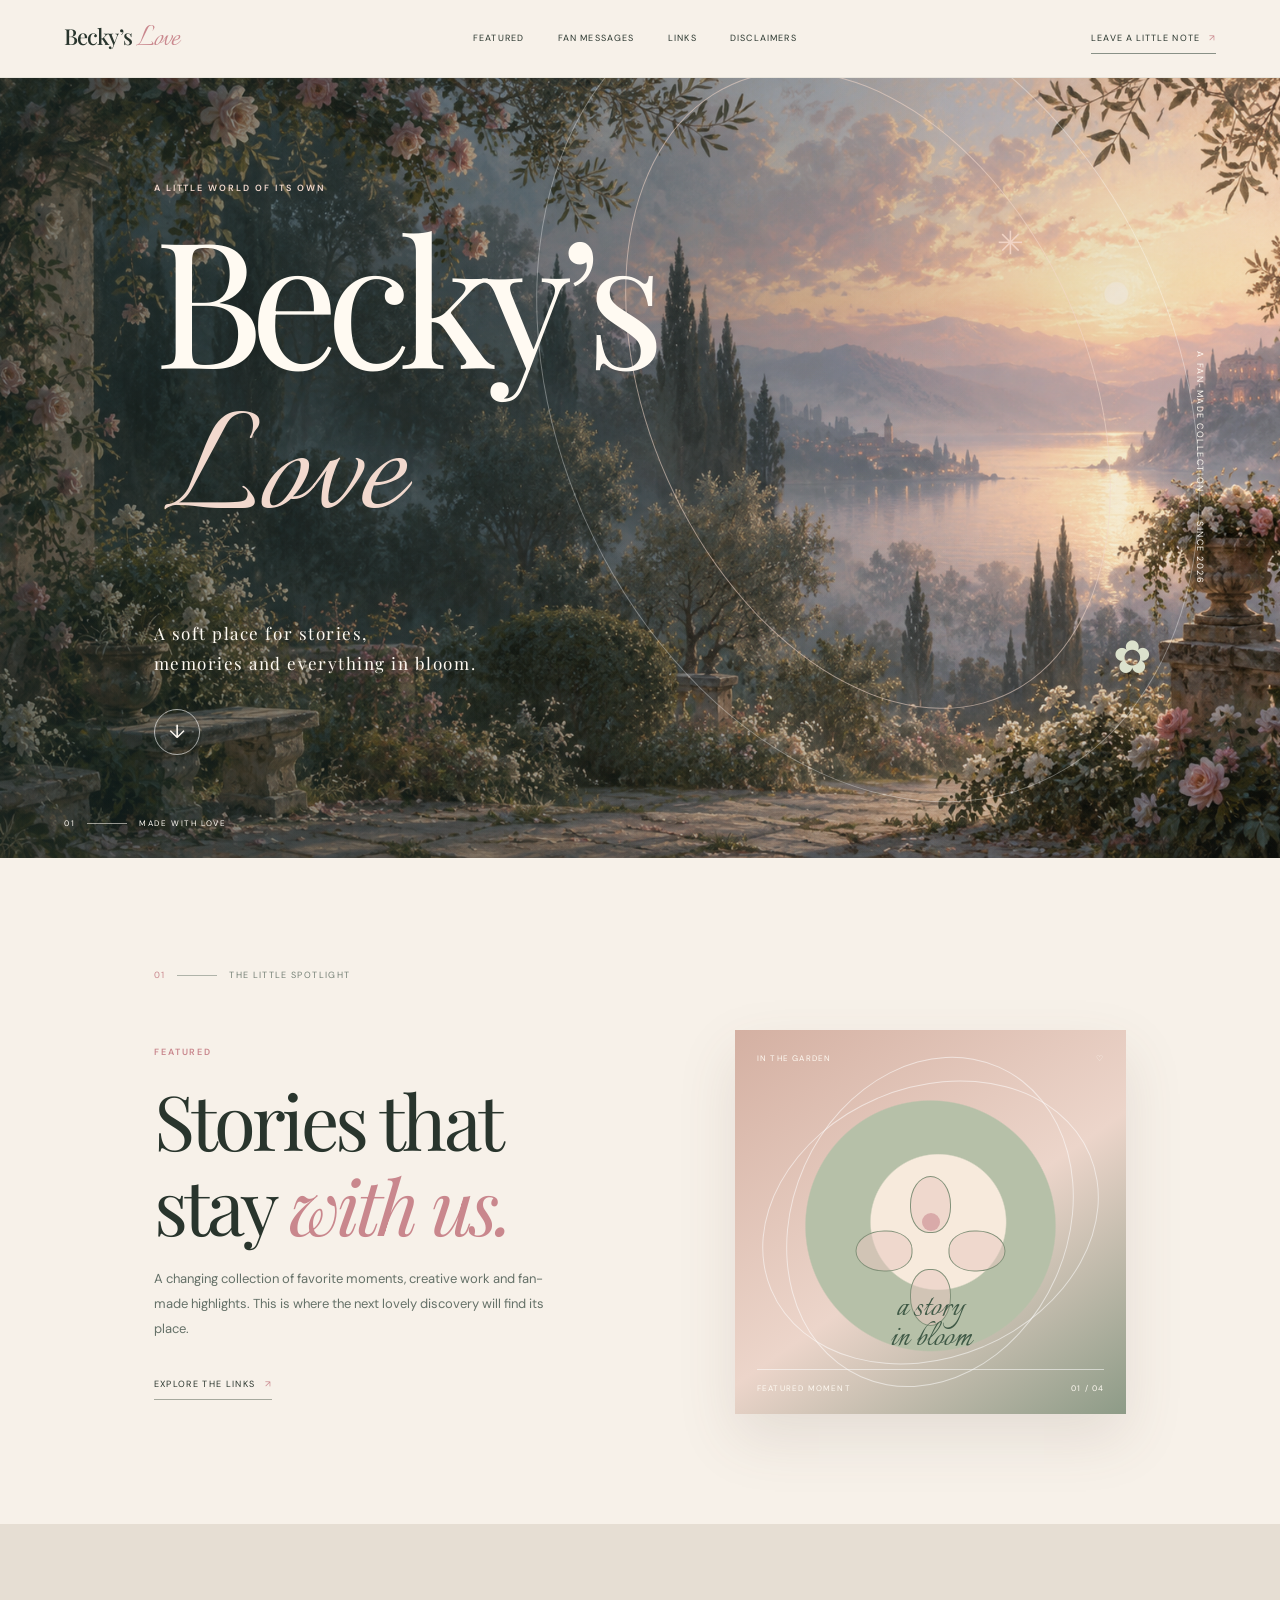
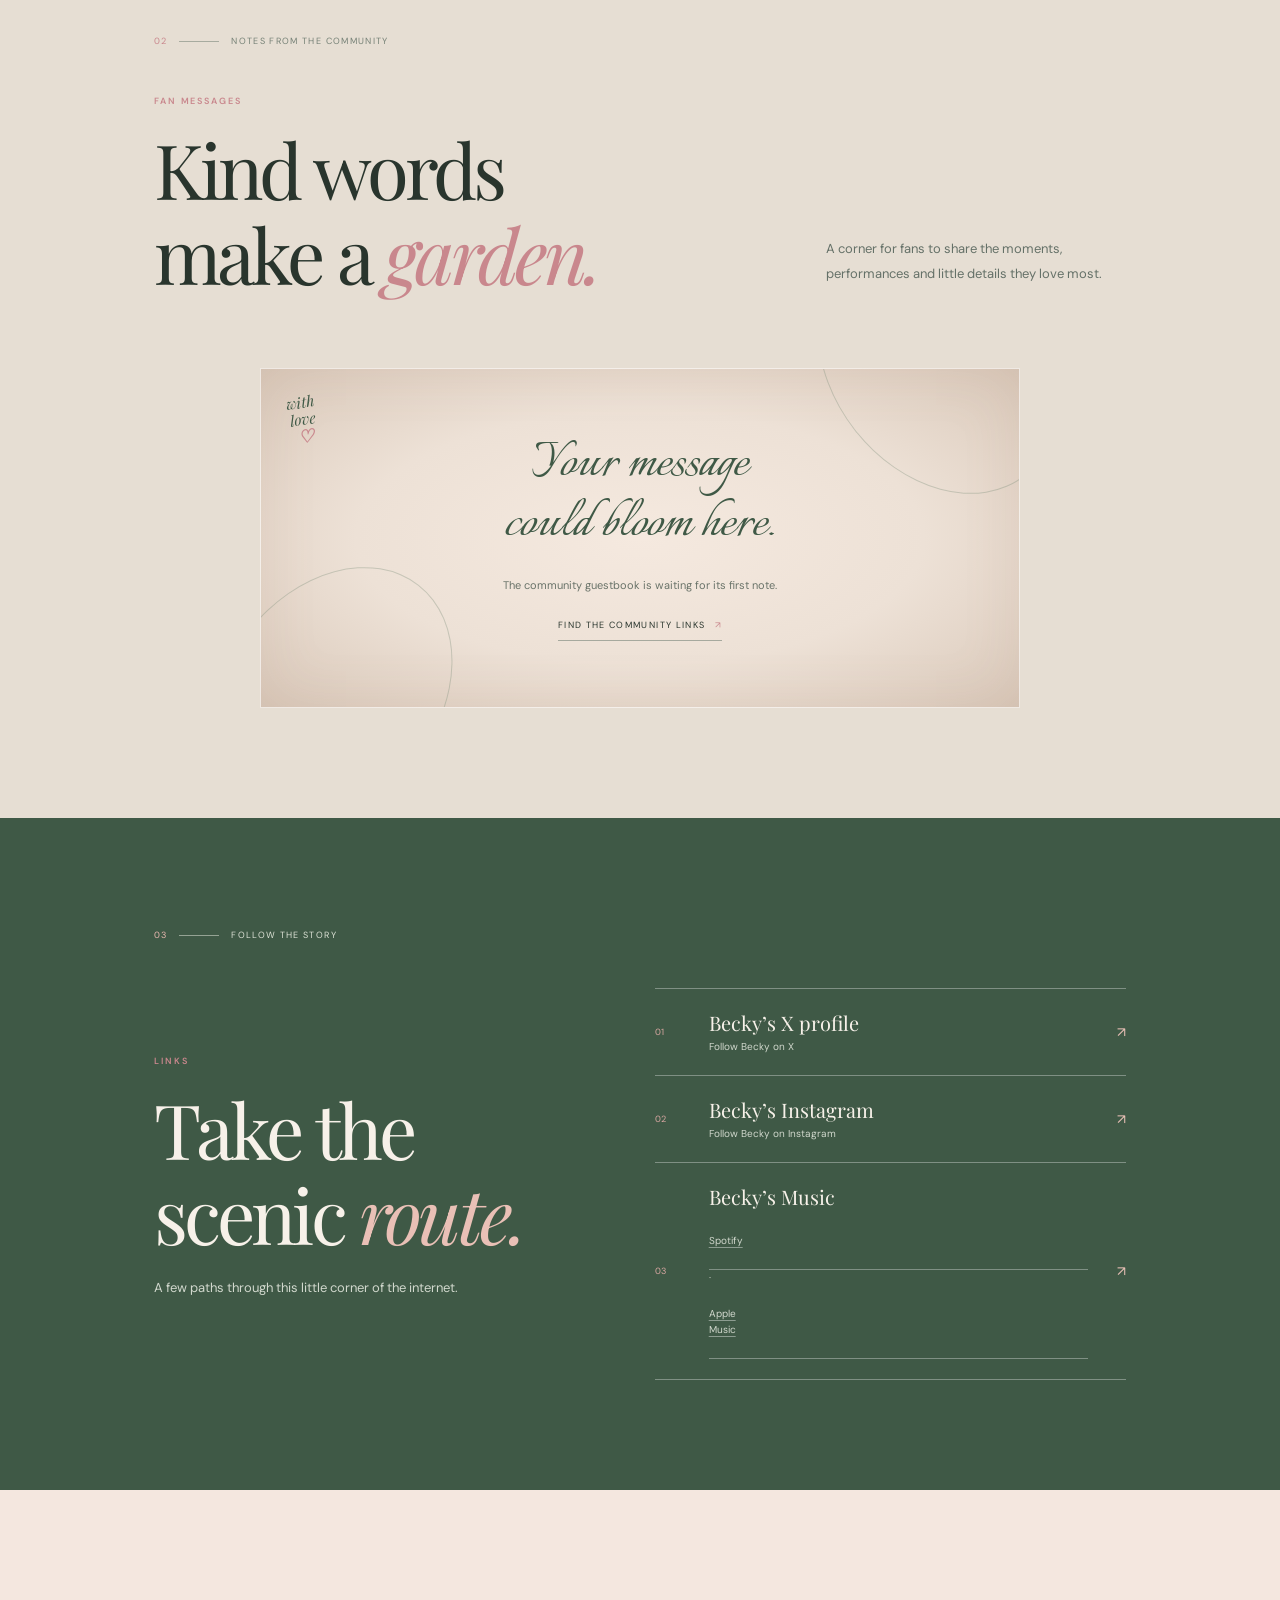
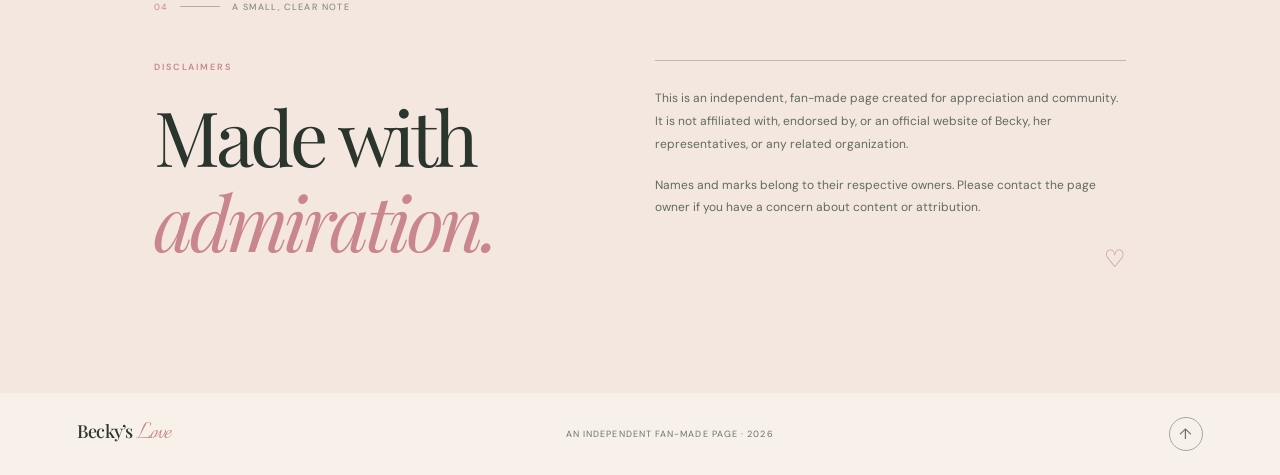
==== index.html @ cac10ea7 "Add Becky social and music links" ====
<!doctype html>
<html lang="en">
<head>
  <meta charset="utf-8">
  <meta name="viewport" content="width=device-width, initial-scale=1">
  <meta name="theme-color" content="#f7f1e9">
  <meta name="description" content="Becky’s Love — a fan-made space for stories, notes and lovely little discoveries.">
  <title>Becky’s Love — a little world of its own</title>
  <link rel="preconnect" href="https://fonts.googleapis.com">
  <link rel="preconnect" href="https://fonts.gstatic.com" crossorigin>
  <link href="https://fonts.googleapis.com/css2?family=DM+Sans:wght@400;500;600&family=Italianno&family=Playfair+Display:ital,wght@0,400;0,500;0,600;1,400;1,500&display=swap" rel="stylesheet">
  <link rel="stylesheet" href="styles.css">
</head>
<body>
  <header class="topbar">
    <a class="wordmark" href="#top" aria-label="Becky’s Love home">Becky’s <em>Love</em></a>
    <nav aria-label="Main navigation">
      <a href="#featured">Featured</a>
      <a href="#fan-messages">Fan Messages</a>
      <a href="#links">Links</a>
      <a href="#disclaimers">Disclaimers</a>
    </nav>
    <a class="top-note" href="#fan-messages">Leave a little note <span>↗</span></a>
  </header>

  <main id="top">
    <section class="hero" aria-labelledby="hero-title">
      <div class="hero-orbit orbit-one"></div><div class="hero-orbit orbit-two"></div>
      <div class="hero-spark spark-one">✳</div><div class="hero-spark spark-two">✿</div>
      <div class="hero-content">
        <p class="eyebrow">A little world of its own</p>
        <h1 id="hero-title">Becky’s<br><em>Love</em></h1>
        <p class="hero-line">A soft place for stories,<br>memories and everything in bloom.</p>
        <a class="circle-link" href="#featured" aria-label="Explore featured stories">↓</a>
      </div>
      <p class="hero-side">A fan-made collection <span>·</span> Since 2026</p>
      <div class="hero-bottom"><span>01</span><i></i><span>Made with Love</span></div>
    </section>

    <section class="featured section" id="featured">
      <div class="section-kicker"><span>01</span><i></i> The little spotlight</div>
      <div class="featured-layout">
        <div class="featured-copy">
          <p class="eyebrow">Featured</p>
          <h2>Stories that<br>stay <em>with us.</em></h2>
          <p class="body-copy">A changing collection of favorite moments, creative work and fan-made highlights. This is where the next lovely discovery will find its place.</p>
          <a class="under-link" href="#links">Explore the links <span>↗</span></a>
        </div>
        <article class="feature-card">
          <div class="feature-card-top"><span>In the garden</span><span>♡</span></div>
          <div class="flower-mark" aria-hidden="true"><i></i><i></i><i></i><i></i><b></b></div>
          <p class="feature-script">a story<br>in bloom</p>
          <div class="feature-card-foot"><span>Featured moment</span><span>01 / 04</span></div>
        </article>
      </div>
    </section>

    <section class="messages section" id="fan-messages">
      <div class="section-kicker"><span>02</span><i></i> Notes from the community</div>
      <div class="messages-heading">
        <div><p class="eyebrow">Fan Messages</p><h2>Kind words<br>make a <em>garden.</em></h2></div>
        <p class="body-copy">A corner for fans to share the moments, performances and little details they love most.</p>
      </div>
      <div class="message-board">
        <div class="message-stamp">with<br>love <b>♡</b></div>
        <p class="message-empty">Your message<br>could bloom here.</p>
        <p class="message-caption">The community guestbook is waiting for its first note.</p>
        <a class="message-link" href="#links">Find the community links <span>↗</span></a>
      </div>
    </section>

    <section class="links-section section" id="links">
      <div class="section-kicker"><span>03</span><i></i> Follow the story
      </div>
      <div class="links-layout">
        <div><p class="eyebrow">Links</p><h2>Take the<br>scenic <em>route.</em></h2><p class="body-copy">A few paths through this little corner of the internet.</p></div>
        <div class="link-list">
          <a href="https://x.com/AngelssBecky" target="_blank" rel="noopener noreferrer"><span class="link-number">01</span><span><b>Becky’s X profile</b><small>Follow Becky on X</small></span><i>↗</i></a>
          <a href="https://www.instagram.com/beccca/" target="_blank" rel="noopener noreferrer"><span class="link-number">02</span><span><b>Becky’s Instagram</b><small>Follow Becky on Instagram</small></span><i>↗</i></a>
          <div class="music-row"><span class="link-number">03</span><span><b>Becky’s Music</b><small class="music-links"><a href="https://open.spotify.com/artist/2ePmGYViXoQ3Ku4z7Pk78y" target="_blank" rel="noopener noreferrer">Spotify</a><span> · </span><a href="https://music.apple.com/us/artist/rebecca-armstrong/1895955953" target="_blank" rel="noopener noreferrer">Apple Music</a></small></span><i>↗</i></div>
        </div>
      </div>
    </section>

    <section class="disclaimers section" id="disclaimers">
      <div class="section-kicker"><span>04</span><i></i> A small, clear note</div>
      <div class="disclaimer-layout">
        <div><p class="eyebrow">Disclaimers</p><h2>Made with<br><em>admiration.</em></h2></div>
        <div class="disclaimer-copy">
          <p>This is an independent, fan-made page created for appreciation and community. It is not affiliated with, endorsed by, or an official website of Becky, her representatives, or any related organization.</p>
          <p>Names and marks belong to their respective owners. Please contact the page owner if you have a concern about content or attribution.</p>
          <span class="disclaimer-heart">♡</span>
        </div>
      </div>
    </section>
  </main>

  <footer><a class="wordmark" href="#top">Becky’s <em>Love</em></a><span>An independent fan-made page · 2026</span><a class="back-top" href="#top" aria-label="Back to top">↑</a></footer>
</body>
</html>
---- styles.css ----
:root{--cream:#f7f1e9;--paper:#eee6db;--ink:#29352d;--green:#3f5946;--rose:#c9878d;--blush:#e9c9c2;--blue:#6d8791;--serif:'Playfair Display',Georgia,serif;--sans:'DM Sans',Arial,sans-serif;--script:'Italianno',cursive}*{box-sizing:border-box}html{scroll-behavior:smooth;scroll-padding-top:82px}body{margin:0;background:var(--cream);color:var(--ink);font:14px/1.6 var(--sans)}a{color:inherit;text-decoration:none}.topbar{height:78px;padding:0 5vw;display:flex;align-items:center;justify-content:space-between;gap:24px;background:var(--cream);position:sticky;top:0;z-index:10;border-bottom:1px solid #3f594614}.wordmark{font:500 22px var(--serif);letter-spacing:-.04em;white-space:nowrap}.wordmark em{font:400 34px var(--script);color:var(--rose)}.topbar nav{display:flex;gap:clamp(14px,2.6vw,38px);text-transform:uppercase;letter-spacing:.13em;font-size:9px}.topbar nav a,.top-note,.under-link,.message-link{transition:color .2s}.topbar nav a:hover,.top-note:hover,.under-link:hover,.message-link:hover{color:var(--rose)}.top-note{text-transform:uppercase;letter-spacing:.12em;font-size:9px;border-bottom:1px solid #899187;padding:8px 0;white-space:nowrap}.top-note span,.under-link span,.message-link span{color:var(--rose);margin-left:6px}.hero{min-height:min(780px,calc(100svh - 78px));position:relative;overflow:hidden;display:flex;align-items:center;background:linear-gradient(125deg,#26353255,#26353208 80%),url("ethereal-garden.png") center/cover no-repeat;color:#fffaf2}.hero:after{content:"";position:absolute;inset:0;background:linear-gradient(90deg,#172b2a65,transparent 76%),linear-gradient(0deg,#2635322b,transparent 42%);pointer-events:none}.hero-content{position:relative;z-index:2;margin-left:12%;padding:80px 0}.eyebrow{margin:0;color:var(--rose);font-size:9px;font-weight:600;letter-spacing:.22em;text-transform:uppercase}.hero .eyebrow{color:#f2d9ce}.hero h1{font:400 clamp(86px,14vw,176px)/.78 var(--serif);letter-spacing:-.075em;margin:33px 0 32px}.hero h1 em{font:400 1em var(--script);letter-spacing:0;margin-left:.06em;color:#f2d9ce}.hero-line{font:400 17px/1.8 var(--serif);letter-spacing:.09em}.circle-link{margin-top:30px;width:46px;height:46px;border:1px solid #fff9;border-radius:50%;display:grid;place-items:center;font-size:19px;transition:background .2s,color .2s}.circle-link:hover{background:#fff;color:var(--green)}.hero-orbit{position:absolute;z-index:1;border:1px solid #fff5;border-radius:50%;transform:rotate(-24deg)}.orbit-one{width:min(52vw,620px);height:min(73vw,850px);right:8%;top:-14%}.orbit-two{width:min(38vw,440px);height:min(58vw,670px);right:15%;top:-3%;border-color:#f4d9ca8c}.hero-spark{position:absolute;z-index:2;color:#f1d3c4}.spark-one{right:20%;top:18%;font-size:32px}.spark-two{right:10%;bottom:21%;font-size:46px;color:#dbe1cc}.hero-side{position:absolute;z-index:2;right:5%;top:50%;writing-mode:vertical-rl;transform:translateY(-50%);font-size:9px;text-transform:uppercase;letter-spacing:.17em}.hero-side span{margin:9px 0}.hero-bottom{position:absolute;z-index:2;bottom:28px;left:5%;display:flex;align-items:center;gap:12px;font-size:8px;letter-spacing:.2em;text-transform:uppercase}.hero-bottom i,.section-kicker i{display:block;width:40px;height:1px;background:currentColor;opacity:.55}.section{padding:110px 12vw}.section-kicker{display:flex;align-items:center;gap:12px;color:#758176;font-size:9px;letter-spacing:.15em;text-transform:uppercase}.section-kicker span{color:var(--rose)}.featured{background:var(--cream)}.featured-layout{display:grid;grid-template-columns:1.1fr .9fr;gap:8vw;align-items:center;margin-top:48px}.featured-copy h2,.messages h2,.links-section h2,.disclaimers h2{font:400 clamp(42px,6.3vw,76px)/1.12 var(--serif);letter-spacing:-.05em;margin:18px 0 20px}.featured-copy h2 em,.messages h2 em,.links-section h2 em,.disclaimers h2 em{color:var(--rose);font-weight:400}.body-copy{max-width:390px;color:#657168;font-size:13px;line-height:1.9}.under-link,.message-link{display:inline-block;margin-top:22px;padding-bottom:8px;border-bottom:1px solid #a6a99e;text-transform:uppercase;letter-spacing:.15em;font-size:9px}.feature-card{aspect-ratio:1.02;position:relative;overflow:hidden;background:radial-gradient(circle at 52% 50%,#f7eadc 0 24%,transparent 24.5%),radial-gradient(ellipse at 50% 51%,#b6c0a8 0 45%,transparent 45.5%),linear-gradient(145deg,#d4b0a2,#ecd5ca 54%,#8d9b87);display:flex;align-items:center;justify-content:center;color:#fffaf2;box-shadow:0 24px 55px #64524920}.feature-card:before,.feature-card:after{content:"";position:absolute;border:1px solid #fff8;border-radius:50%;width:70%;height:88%;transform:rotate(24deg)}.feature-card:after{width:88%;height:70%;transform:rotate(-23deg)}.feature-card-top,.feature-card-foot{position:absolute;left:22px;right:22px;display:flex;justify-content:space-between;align-items:center;text-transform:uppercase;letter-spacing:.15em;font-size:8px}.feature-card-top{top:22px}.feature-card-foot{bottom:20px;border-top:1px solid #fff8;padding-top:12px}.flower-mark{position:absolute;width:104px;height:104px;display:grid;place-items:center}.flower-mark i{position:absolute;width:41px;height:57px;border:1px solid #83927a;border-radius:50% 50% 45% 45%;background:#e9c9c288;transform-origin:50% 100%}.flower-mark i:nth-child(1){transform:translateY(-18px)}.flower-mark i:nth-child(2){transform:rotate(90deg) translateY(-18px)}.flower-mark i:nth-child(3){transform:rotate(180deg) translateY(-18px)}.flower-mark i:nth-child(4){transform:rotate(270deg) translateY(-18px)}.flower-mark b{width:18px;height:18px;border-radius:50%;background:#c9878d}.feature-script{position:relative;z-index:1;text-align:center;font:38px/.8 var(--script);color:var(--green);transform:translateY(102px);margin:0}.messages{background:#e6ded3}.messages-heading{display:flex;justify-content:space-between;align-items:end;gap:30px;margin-top:45px}.messages-heading .body-copy{max-width:300px;margin-bottom:30px}.message-board{margin:52px auto 0;max-width:760px;min-height:340px;position:relative;overflow:hidden;display:flex;flex-direction:column;align-items:center;justify-content:center;text-align:center;padding:48px 24px;background:radial-gradient(ellipse at center,#f5e9df 0,#ede1d6 53%,#d9c8b9 100%);border:1px solid #fff9;box-shadow:inset 0 0 60px #a6816b1c}.message-board:before,.message-board:after{content:"";position:absolute;width:210px;height:280px;border:1px solid #80907c5c;border-radius:50%;transform:rotate(38deg)}.message-board:before{left:-35px;bottom:-130px}.message-board:after{right:-25px;top:-145px;transform:rotate(-38deg)}.message-stamp{position:absolute;left:28px;top:25px;font:italic 15px/1.1 var(--serif);color:var(--green);transform:rotate(-9deg)}.message-stamp b{display:block;text-align:center;color:var(--rose);font-size:18px}.message-empty{font:400 clamp(42px,6vw,62px)/.96 var(--script);color:var(--green);margin:0 0 12px}.message-caption{font-size:11px;color:#697369}.message-link{margin-top:12px}.links-section{background:var(--green);color:var(--cream)}.links-section .section-kicker{color:#dce1d5}.links-section .section-kicker span{color:#eab8b0}.links-layout{display:grid;grid-template-columns:.9fr 1.1fr;gap:9vw;align-items:center;margin-top:45px}.links-section h2 em{color:#e9c0b6}.links-section .body-copy{color:#d1d8cd}.link-list{border-top:1px solid #fff5}.link-list a{display:grid;grid-template-columns:42px 1fr 26px;align-items:center;gap:12px;padding:20px 0;border-bottom:1px solid #fff5;transition:padding .2s,color .2s}.link-list a:hover{padding-left:8px;color:#f0c5bb}.link-list .music-row{display:grid;grid-template-columns:42px 1fr 26px;align-items:center;gap:12px;padding:20px 0;border-bottom:1px solid #fff5}.link-list .music-row>i{font-style:normal;text-align:right;color:#e9c0b6}.music-links a{color:#d1d8cd;text-decoration:underline;text-decoration-color:#ffffff66;text-underline-offset:3px}.music-links a:hover{color:#f0c5bb}.link-number{font-size:9px;color:#d9a7a2}.link-list b,.link-list small{display:block}.link-list b{font:400 20px var(--serif)}.link-list small{margin-top:3px;color:#d1d8cd;font-size:10px}.link-list i{font-style:normal;text-align:right;color:#e9c0b6}.disclaimers{background:#f4e7df}.disclaimer-layout{display:grid;grid-template-columns:.9fr 1.1fr;gap:9vw;align-items:start;margin-top:46px}.disclaimer-copy{position:relative;padding:8px 0 44px;max-width:550px;border-top:1px solid #c8b8aa;color:#606b62;font-size:12px;line-height:1.9}.disclaimer-copy p{margin:18px 0}.disclaimer-heart{position:absolute;right:0;bottom:0;color:var(--rose);font-size:24px}footer{min-height:82px;padding:18px 6vw;display:flex;align-items:center;justify-content:space-between;gap:16px;color:#697369;font-size:9px;letter-spacing:.12em;text-transform:uppercase}footer .wordmark{font-size:18px;color:var(--ink);letter-spacing:-.04em;text-transform:none}footer .wordmark em{font-size:28px}.back-top{width:34px;height:34px;border:1px solid #a6a99e;border-radius:50%;display:grid;place-items:center;font-size:15px}
@media(max-width:800px){.topbar{height:auto;min-height:68px;padding:12px 6vw;flex-wrap:wrap;gap:9px 20px}.topbar nav{order:3;width:100%;justify-content:space-between;gap:8px;font-size:8px}.top-note{font-size:8px}.hero{min-height:670px;min-height:82svh}.hero-content{margin-left:8%;padding:70px 0}.hero h1{font-size:clamp(82px,20vw,136px)}.hero-line{font-size:14px}.hero-side{right:4%;font-size:8px}.orbit-one{width:70vw;height:100vw;right:2%;top:2%}.orbit-two{width:58vw;height:86vw;right:8%;top:9%}.spark-one{right:18%;top:18%}.spark-two{right:10%;bottom:18%}.section{padding:78px 8vw}.featured-layout,.links-layout,.disclaimer-layout{grid-template-columns:1fr;gap:40px}.featured-layout{margin-top:36px}.feature-card{width:min(100%,520px);justify-self:center}.messages-heading{display:block;margin-top:36px}.messages-heading .body-copy{margin-top:18px;margin-bottom:0}.message-board{margin-top:36px;min-height:300px}.links-layout{margin-top:36px}.disclaimer-layout{margin-top:32px}.disclaimer-copy{max-width:none}.featured-copy h2,.messages h2,.links-section h2,.disclaimers h2{font-size:clamp(44px,11vw,66px)}}
@media(max-width:430px){.wordmark{font-size:19px}.wordmark em{font-size:29px}.top-note{letter-spacing:.07em}.topbar nav{letter-spacing:.08em}.hero{min-height:620px}.hero h1{font-size:82px}.hero-content{margin-left:7%}.section{padding:68px 7vw}.section-kicker{font-size:8px}.feature-card-top,.feature-card-foot{left:16px;right:16px}.message-stamp{left:16px;top:16px}footer{padding:18px 7vw;flex-wrap:wrap}footer>span{order:3;width:100%;font-size:8px}}
@media(prefers-reduced-motion:reduce){html{scroll-behavior:auto}*{transition:none!important}}
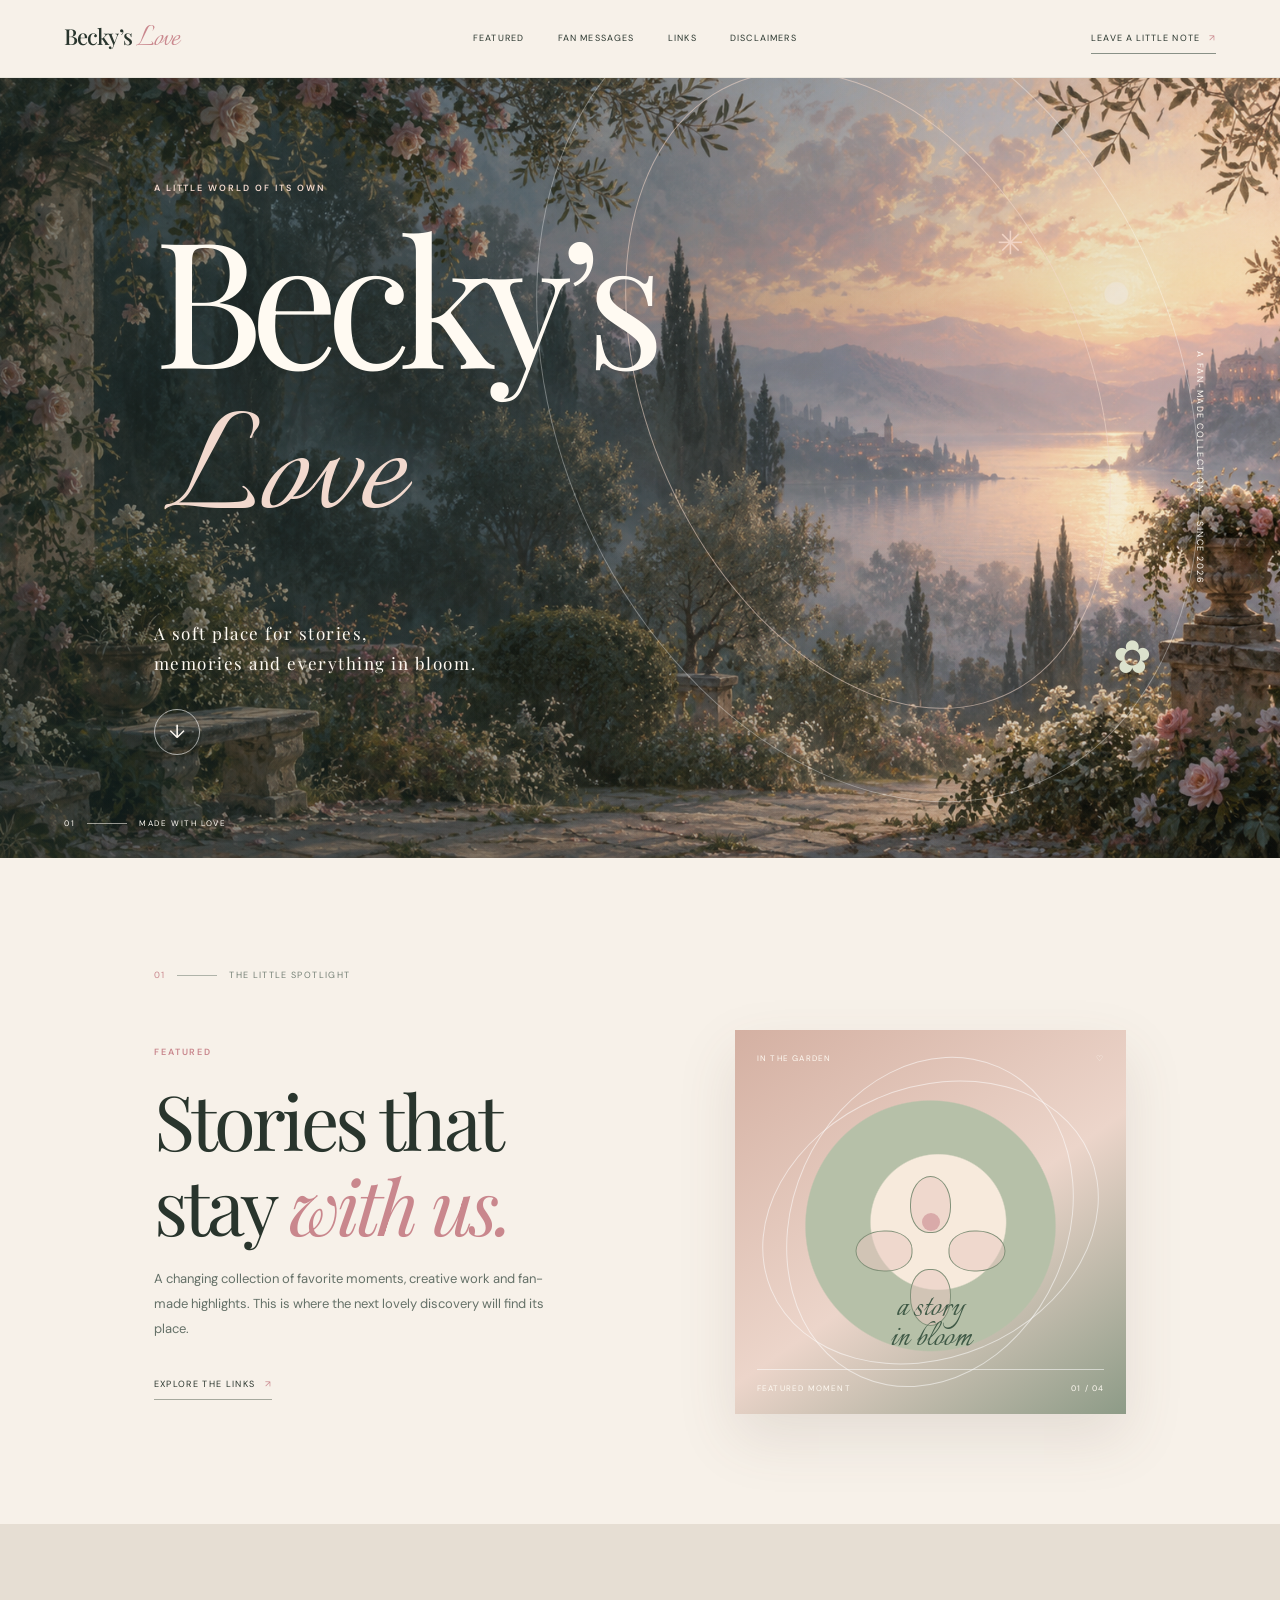
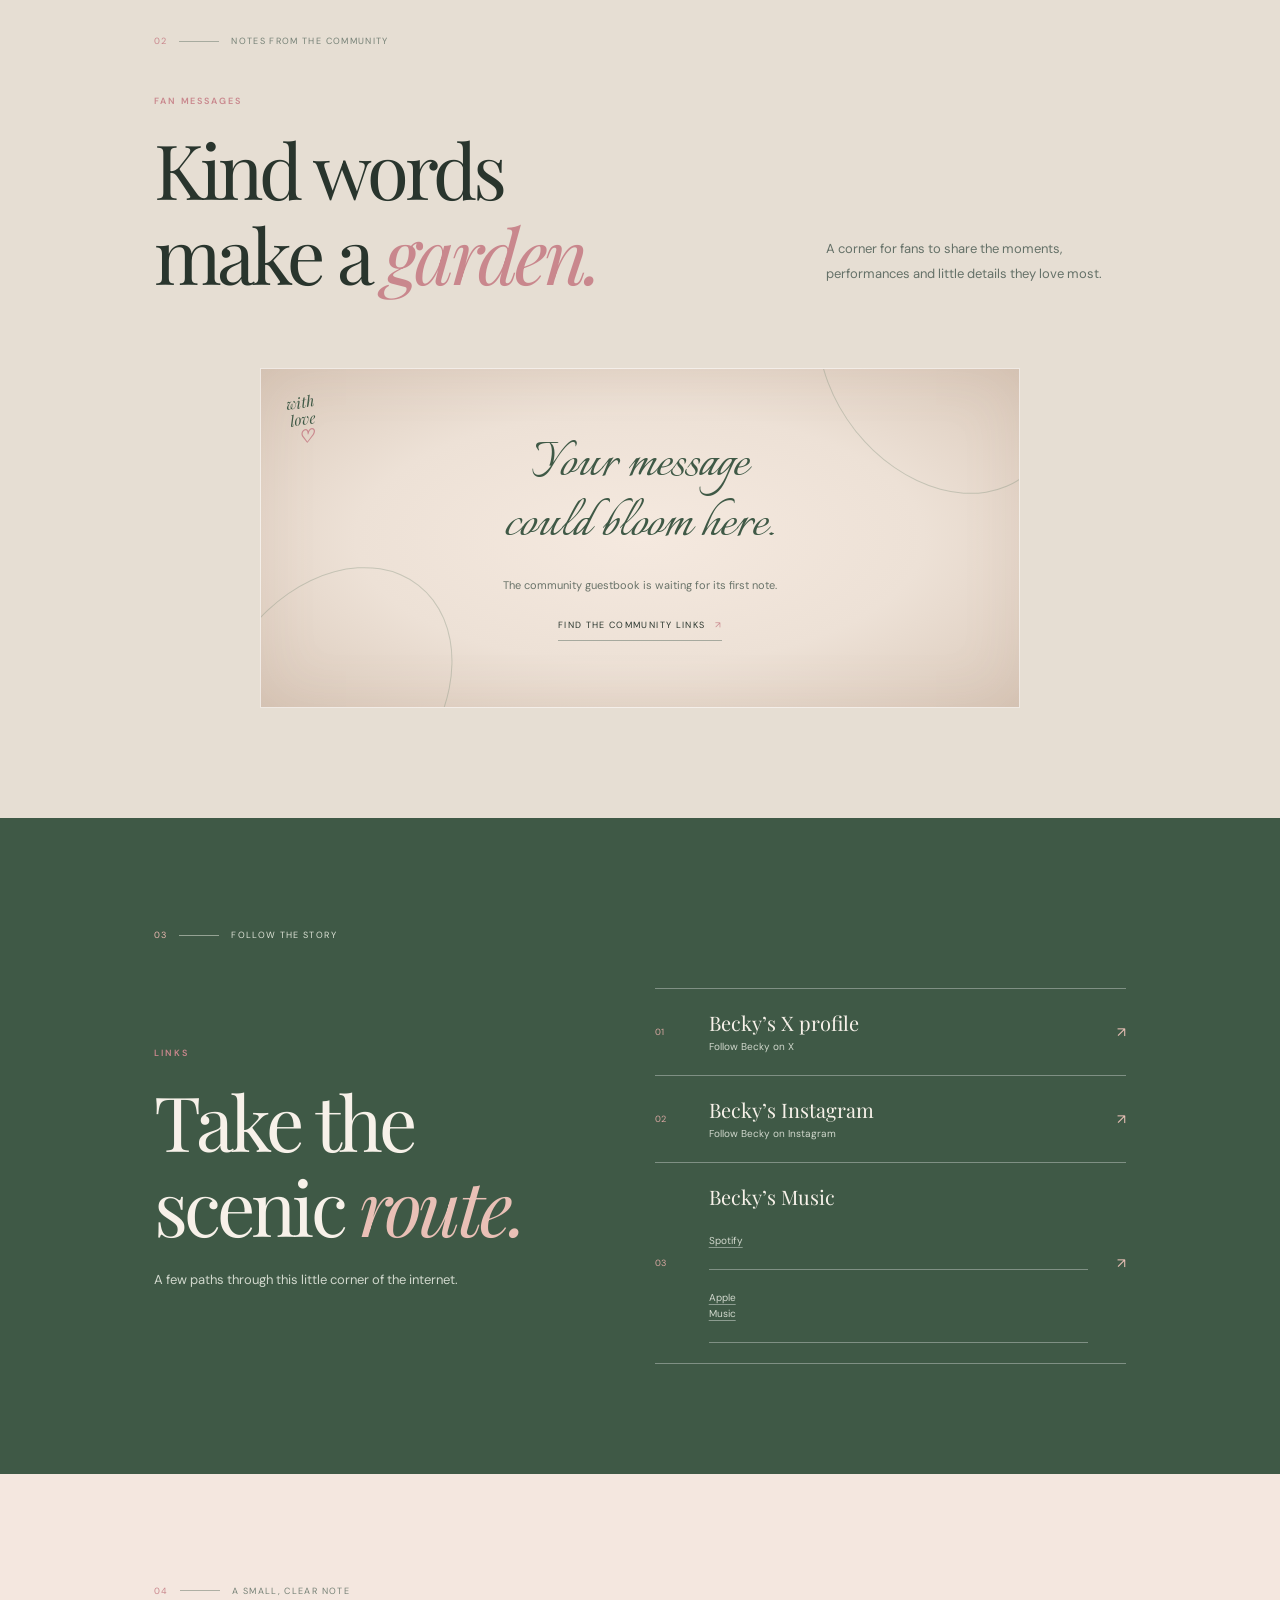
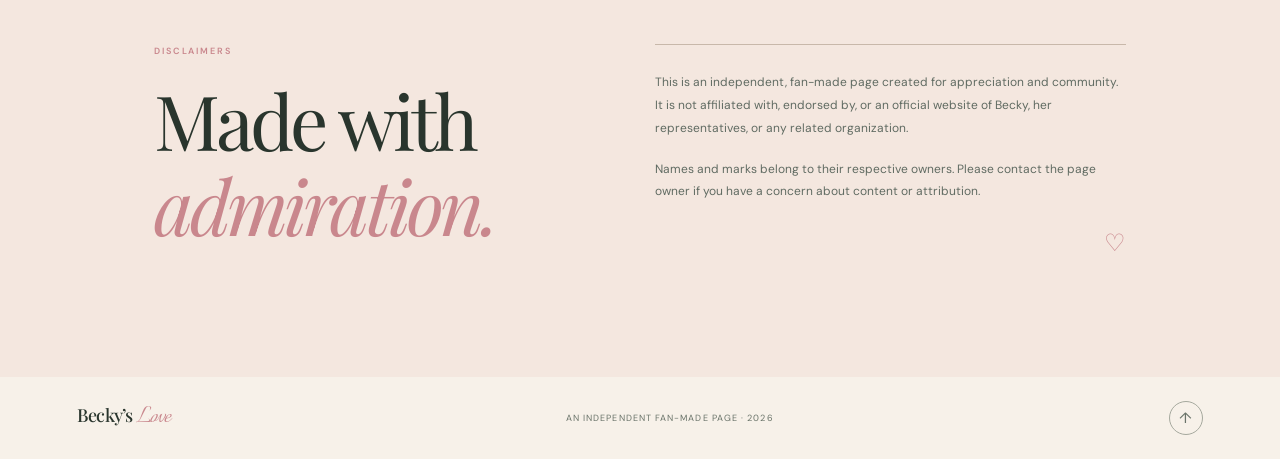
==== commit 2f813c42: "Remove separator between music links" ====
--- a/index.html
+++ b/index.html
@@ -77,7 +77,7 @@
         <div class="link-list">
           <a href="https://x.com/AngelssBecky" target="_blank" rel="noopener noreferrer"><span class="link-number">01</span><span><b>Becky’s X profile</b><small>Follow Becky on X</small></span><i>↗</i></a>
           <a href="https://www.instagram.com/beccca/" target="_blank" rel="noopener noreferrer"><span class="link-number">02</span><span><b>Becky’s Instagram</b><small>Follow Becky on Instagram</small></span><i>↗</i></a>
-          <div class="music-row"><span class="link-number">03</span><span><b>Becky’s Music</b><small class="music-links"><a href="https://open.spotify.com/artist/2ePmGYViXoQ3Ku4z7Pk78y" target="_blank" rel="noopener noreferrer">Spotify</a><span> · </span><a href="https://music.apple.com/us/artist/rebecca-armstrong/1895955953" target="_blank" rel="noopener noreferrer">Apple Music</a></small></span><i>↗</i></div>
+          <div class="music-row"><span class="link-number">03</span><span><b>Becky’s Music</b><small class="music-links"><a href="https://open.spotify.com/artist/2ePmGYViXoQ3Ku4z7Pk78y" target="_blank" rel="noopener noreferrer">Spotify</a> <a href="https://music.apple.com/us/artist/rebecca-armstrong/1895955953" target="_blank" rel="noopener noreferrer">Apple Music</a></small></span><i>↗</i></div>
         </div>
       </div>
     </section>
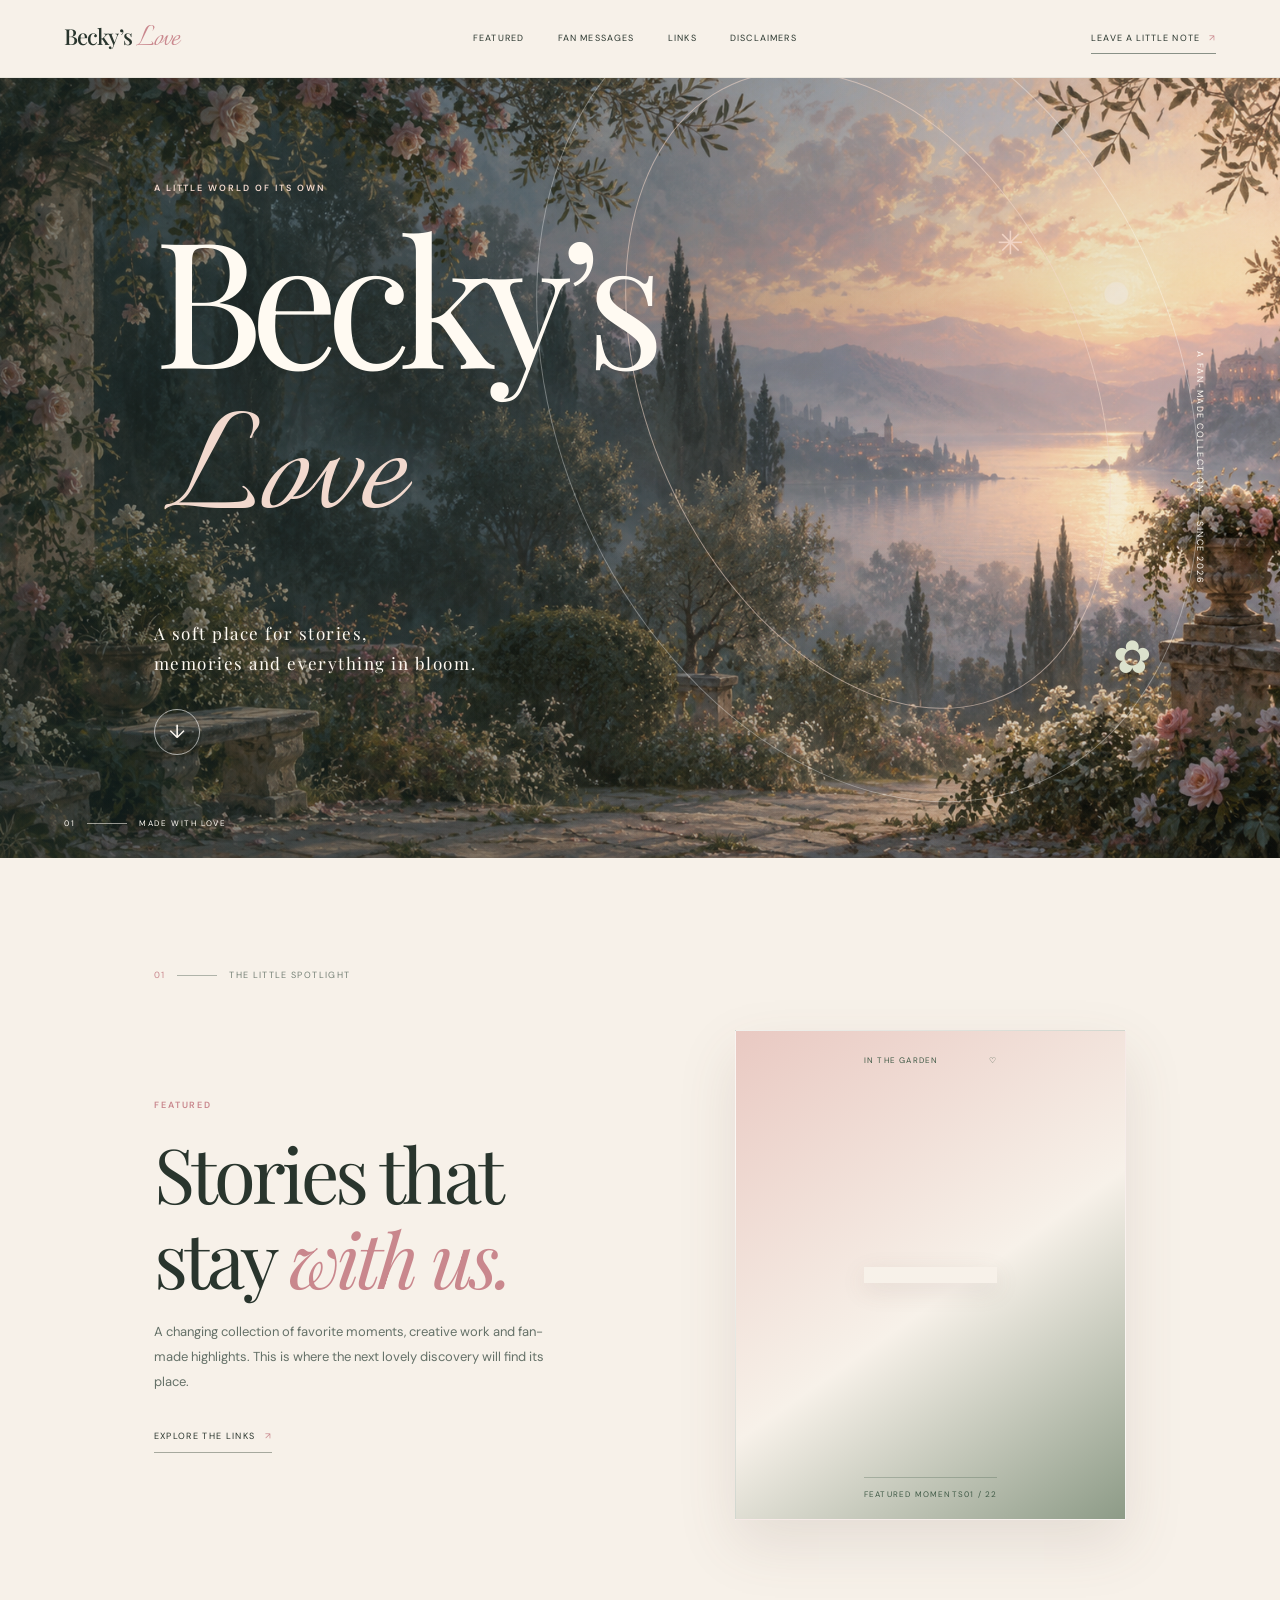
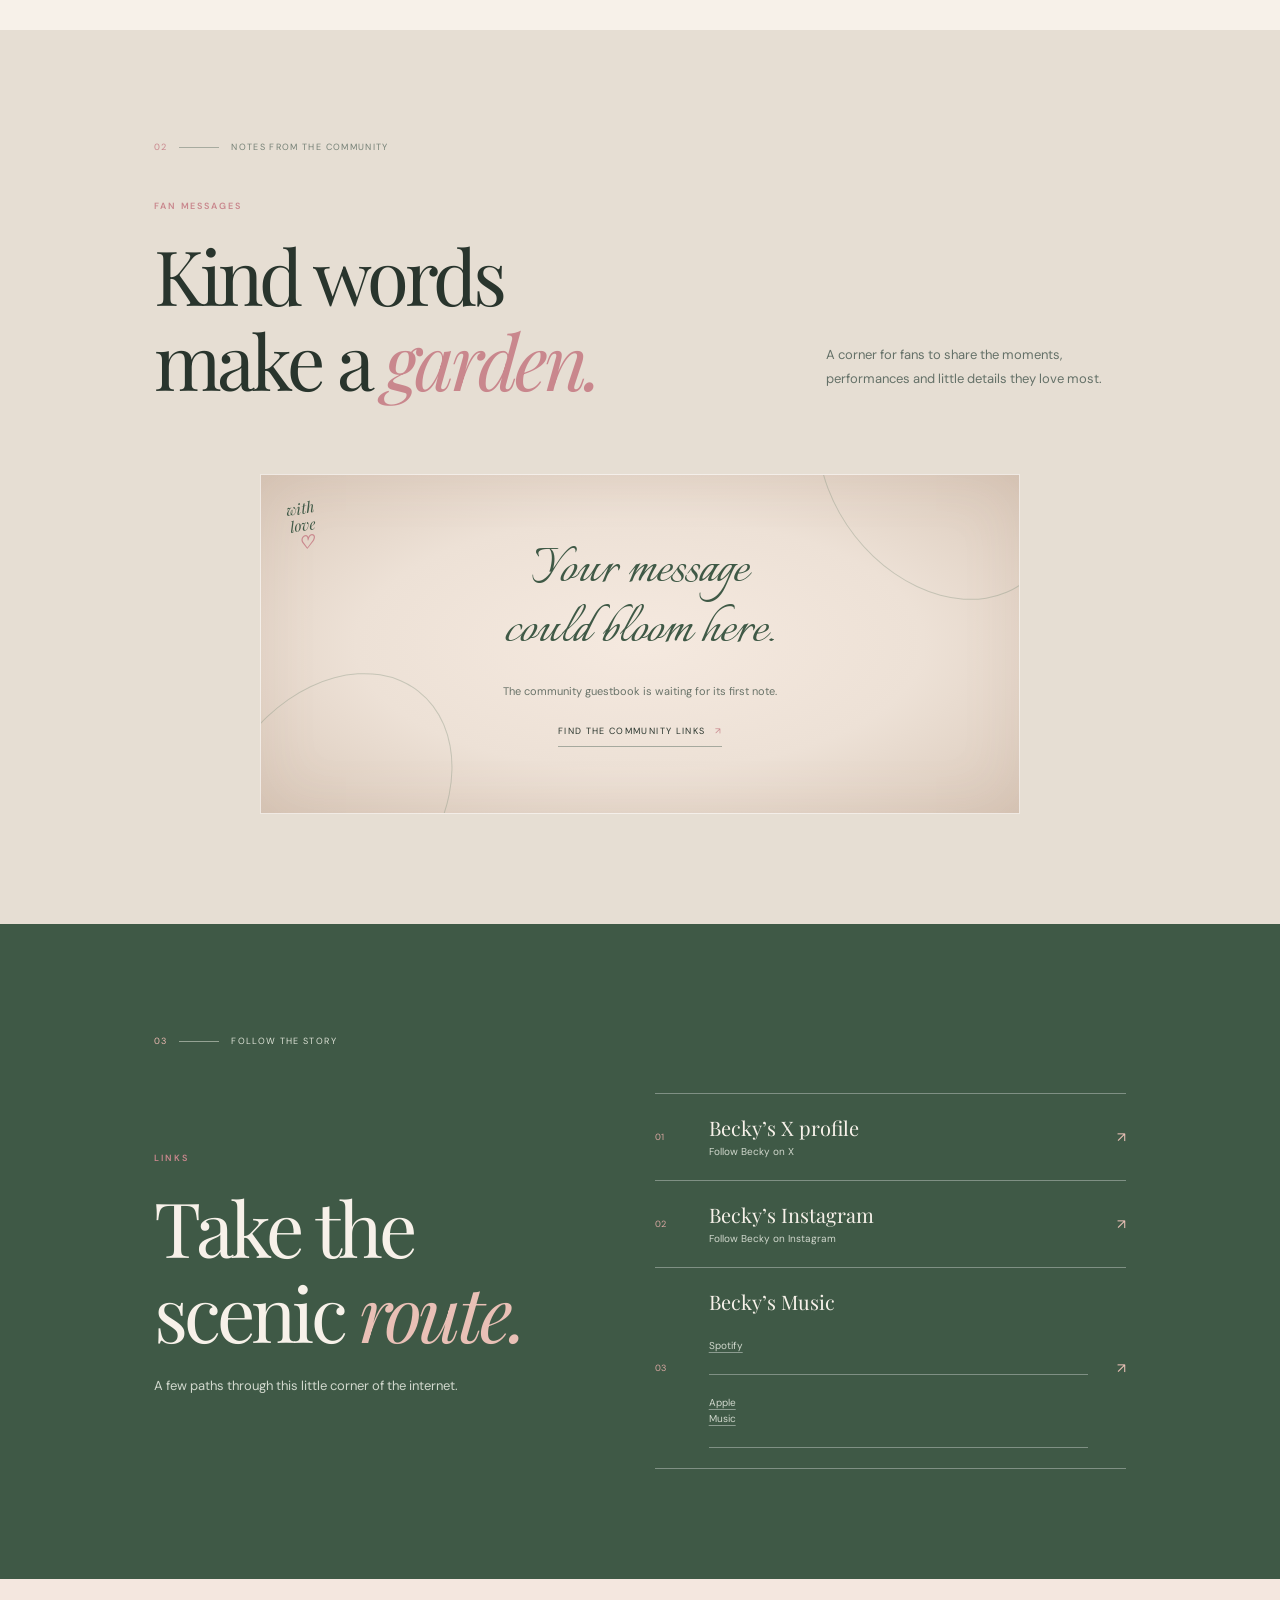
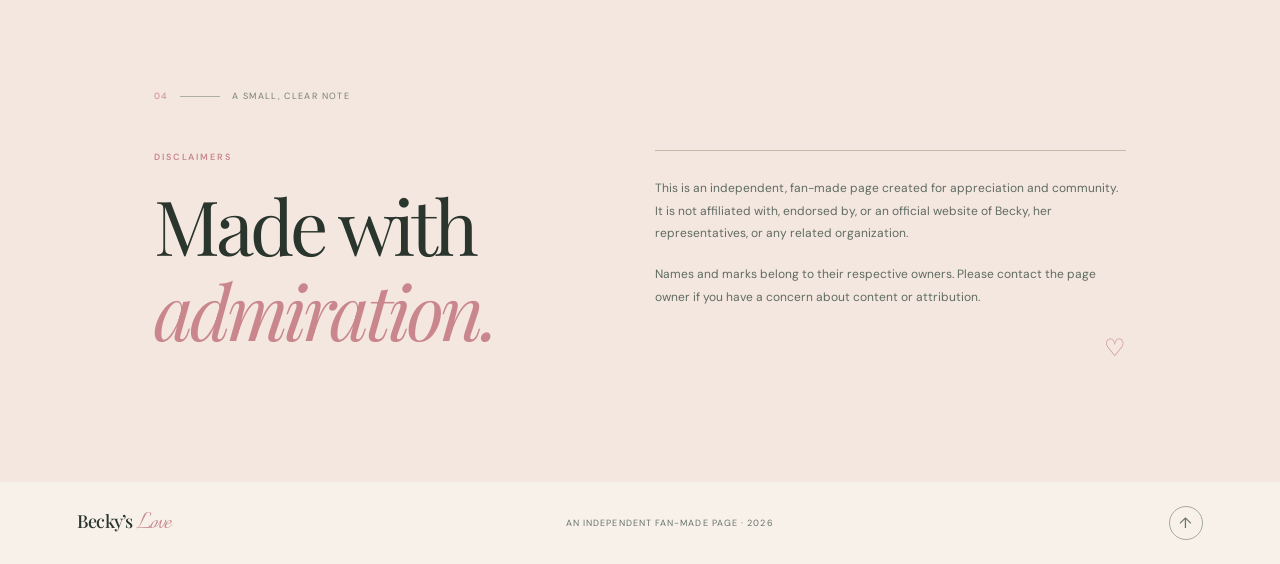
==== commit 60cb54b1: "Add three-second Featured slideshow" ====
--- a/index.html
+++ b/index.html
@@ -46,11 +46,33 @@
           <p class="body-copy">A changing collection of favorite moments, creative work and fan-made highlights. This is where the next lovely discovery will find its place.</p>
           <a class="under-link" href="#links">Explore the links <span>↗</span></a>
         </div>
-        <article class="feature-card">
-          <div class="feature-card-top"><span>In the garden</span><span>♡</span></div>
-          <div class="flower-mark" aria-hidden="true"><i></i><i></i><i></i><i></i><b></b></div>
-          <p class="feature-script">a story<br>in bloom</p>
-          <div class="feature-card-foot"><span>Featured moment</span><span>01 / 04</span></div>
+        <article class="feature-card slideshow" aria-label="Featured photos of Becky">
+          <div class="feature-card-top"><span>In the garden</span><span aria-hidden="true">♡</span></div>
+          <div class="slideshow-images" aria-live="off">
+            <img class="featured-slide is-active" src="assets/featured/Gy886LUaMAA3HQC.jpeg" alt="Becky, featured photo 1 of 22" loading="eager" fetchpriority="high">
+            <img class="featured-slide" src="assets/featured/HVDA9rBaYAAxuFL.jpeg" alt="Becky, featured photo 2 of 22" loading="lazy">
+            <img class="featured-slide" src="assets/featured/HL5JRjka4AAEzvA.jpeg" alt="Becky, featured photo 3 of 22" loading="lazy">
+            <img class="featured-slide" src="assets/featured/HQzYVXmakAAN_uZ.jpeg" alt="Becky, featured photo 4 of 22" loading="lazy">
+            <img class="featured-slide" src="assets/featured/HQzYVXsaEAAingG.jpeg" alt="Becky, featured photo 5 of 22" loading="lazy">
+            <img class="featured-slide" src="assets/featured/HT3mfaJaoAAIO18.jpeg" alt="Becky, featured photo 6 of 22" loading="lazy">
+            <img class="featured-slide" src="assets/featured/HT3mfaJbsAAiAHW.jpeg" alt="Becky, featured photo 7 of 22" loading="lazy">
+            <img class="featured-slide" src="assets/featured/HT8vEx2a0AENSa0.jpeg" alt="Becky, featured photo 8 of 22" loading="lazy">
+            <img class="featured-slide" src="assets/featured/HT8vEx3bsAAgXcB.jpeg" alt="Becky, featured photo 9 of 22" loading="lazy">
+            <img class="featured-slide" src="assets/featured/HT8vEx4a8AA5OMj.jpeg" alt="Becky, featured photo 10 of 22" loading="lazy">
+            <img class="featured-slide" src="assets/featured/HT8vEx9b0AE4xKl.jpeg" alt="Becky, featured photo 11 of 22" loading="lazy">
+            <img class="featured-slide" src="assets/featured/HTEXEEVWsAAU3lb.jpeg" alt="Becky, featured photo 12 of 22" loading="lazy">
+            <img class="featured-slide" src="assets/featured/HTEXEEWWoAE-dNx.jpeg" alt="Becky, featured photo 13 of 22" loading="lazy">
+            <img class="featured-slide" src="assets/featured/HTEXEEZWEAARXtl.jpeg" alt="Becky, featured photo 14 of 22" loading="lazy">
+            <img class="featured-slide" src="assets/featured/HTs9GIQaQAAW_ot.jpeg" alt="Becky, featured photo 15 of 22" loading="lazy">
+            <img class="featured-slide" src="assets/featured/HTs9GISbMAAQ2OU.jpeg" alt="Becky, featured photo 16 of 22" loading="lazy">
+            <img class="featured-slide" src="assets/featured/HTs9GITagAABnbT.jpeg" alt="Becky, featured photo 17 of 22" loading="lazy">
+            <img class="featured-slide" src="assets/featured/HTs9GIYacAAytfl.jpeg" alt="Becky, featured photo 18 of 22" loading="lazy">
+            <img class="featured-slide" src="assets/featured/HTzIx0CXcAAyG1T.jpeg" alt="Becky, featured photo 19 of 22" loading="lazy">
+            <img class="featured-slide" src="assets/featured/HTZO4L3bwAE0z7K.jpeg" alt="Becky, featured photo 20 of 22" loading="lazy">
+            <img class="featured-slide" src="assets/featured/HTZO4LzboAAonNG.jpeg" alt="Becky, featured photo 21 of 22" loading="lazy">
+            <img class="featured-slide" src="assets/featured/HUGSh18a4AAxdgQ.jpeg" alt="Becky, featured photo 22 of 22" loading="lazy">
+          </div>
+          <div class="feature-card-foot"><span>Featured moments</span><span class="slide-count">01 / 22</span></div>
         </article>
       </div>
     </section>
@@ -96,5 +118,22 @@
   </main>
 
   <footer><a class="wordmark" href="#top">Becky’s <em>Love</em></a><span>An independent fan-made page · 2026</span><a class="back-top" href="#top" aria-label="Back to top">↑</a></footer>
+
+  <script>
+    (() => {
+      const slides = Array.from(document.querySelectorAll('.featured-slide'));
+      const count = document.querySelector('.slide-count');
+      if (slides.length < 2 || !count) return;
+      let active = 0;
+      window.setInterval(() => {
+        if (document.hidden) return;
+        slides[active].classList.remove('is-active');
+        active = (active + 1) % slides.length;
+        slides[active].classList.add('is-active');
+        count.textContent = `${String(active + 1).padStart(2, '0')} / ${String(slides.length).padStart(2, '0')}`;
+      }, 3000);
+    })();
+  </script>
+
 </body>
 </html>
--- a/styles.css
+++ b/styles.css
@@ -2,3 +2,16 @@
 @media(max-width:800px){.topbar{height:auto;min-height:68px;padding:12px 6vw;flex-wrap:wrap;gap:9px 20px}.topbar nav{order:3;width:100%;justify-content:space-between;gap:8px;font-size:8px}.top-note{font-size:8px}.hero{min-height:670px;min-height:82svh}.hero-content{margin-left:8%;padding:70px 0}.hero h1{font-size:clamp(82px,20vw,136px)}.hero-line{font-size:14px}.hero-side{right:4%;font-size:8px}.orbit-one{width:70vw;height:100vw;right:2%;top:2%}.orbit-two{width:58vw;height:86vw;right:8%;top:9%}.spark-one{right:18%;top:18%}.spark-two{right:10%;bottom:18%}.section{padding:78px 8vw}.featured-layout,.links-layout,.disclaimer-layout{grid-template-columns:1fr;gap:40px}.featured-layout{margin-top:36px}.feature-card{width:min(100%,520px);justify-self:center}.messages-heading{display:block;margin-top:36px}.messages-heading .body-copy{margin-top:18px;margin-bottom:0}.message-board{margin-top:36px;min-height:300px}.links-layout{margin-top:36px}.disclaimer-layout{margin-top:32px}.disclaimer-copy{max-width:none}.featured-copy h2,.messages h2,.links-section h2,.disclaimers h2{font-size:clamp(44px,11vw,66px)}}
 @media(max-width:430px){.wordmark{font-size:19px}.wordmark em{font-size:29px}.top-note{letter-spacing:.07em}.topbar nav{letter-spacing:.08em}.hero{min-height:620px}.hero h1{font-size:82px}.hero-content{margin-left:7%}.section{padding:68px 7vw}.section-kicker{font-size:8px}.feature-card-top,.feature-card-foot{left:16px;right:16px}.message-stamp{left:16px;top:16px}footer{padding:18px 7vw;flex-wrap:wrap}footer>span{order:3;width:100%;font-size:8px}}
 @media(prefers-reduced-motion:reduce){html{scroll-behavior:auto}*{transition:none!important}}
+
+/* Featured photo carousel */
+.feature-card.slideshow{aspect-ratio:4/5;display:grid;grid-template-rows:auto minmax(0,1fr) auto;gap:12px;padding:18px;color:var(--green);background:linear-gradient(145deg,#e9c9c2,#f7f1e9 54%,#8d9b87);border:1px solid #fff9;box-shadow:0 24px 55px #64524920}
+.feature-card.slideshow:before,.feature-card.slideshow:after{content:none}
+.feature-card.slideshow .feature-card-top,.feature-card.slideshow .feature-card-foot{position:static;left:auto;right:auto;top:auto;bottom:auto;color:var(--green);font-size:8px;letter-spacing:.15em}
+.feature-card.slideshow .feature-card-top{min-height:23px}
+.feature-card.slideshow .feature-card-foot{border-top:1px solid #3f59464a;padding-top:10px}
+.slideshow-images{position:relative;min-height:0;overflow:hidden;background:#f7f1e9;border:8px solid #f7f1e9;box-shadow:0 7px 24px #64524920}
+.featured-slide{position:absolute;inset:0;width:100%;height:100%;object-fit:contain;opacity:0;transition:opacity .65s ease}
+.featured-slide.is-active{opacity:1}
+@media(max-width:800px){.feature-card.slideshow{width:min(100%,520px);aspect-ratio:4/5}}
+@media(max-width:430px){.feature-card.slideshow{padding:14px;gap:9px}.feature-card.slideshow .feature-card-top,.feature-card.slideshow .feature-card-foot{left:auto;right:auto}}
+@media(prefers-reduced-motion:reduce){.featured-slide{transition:none}}
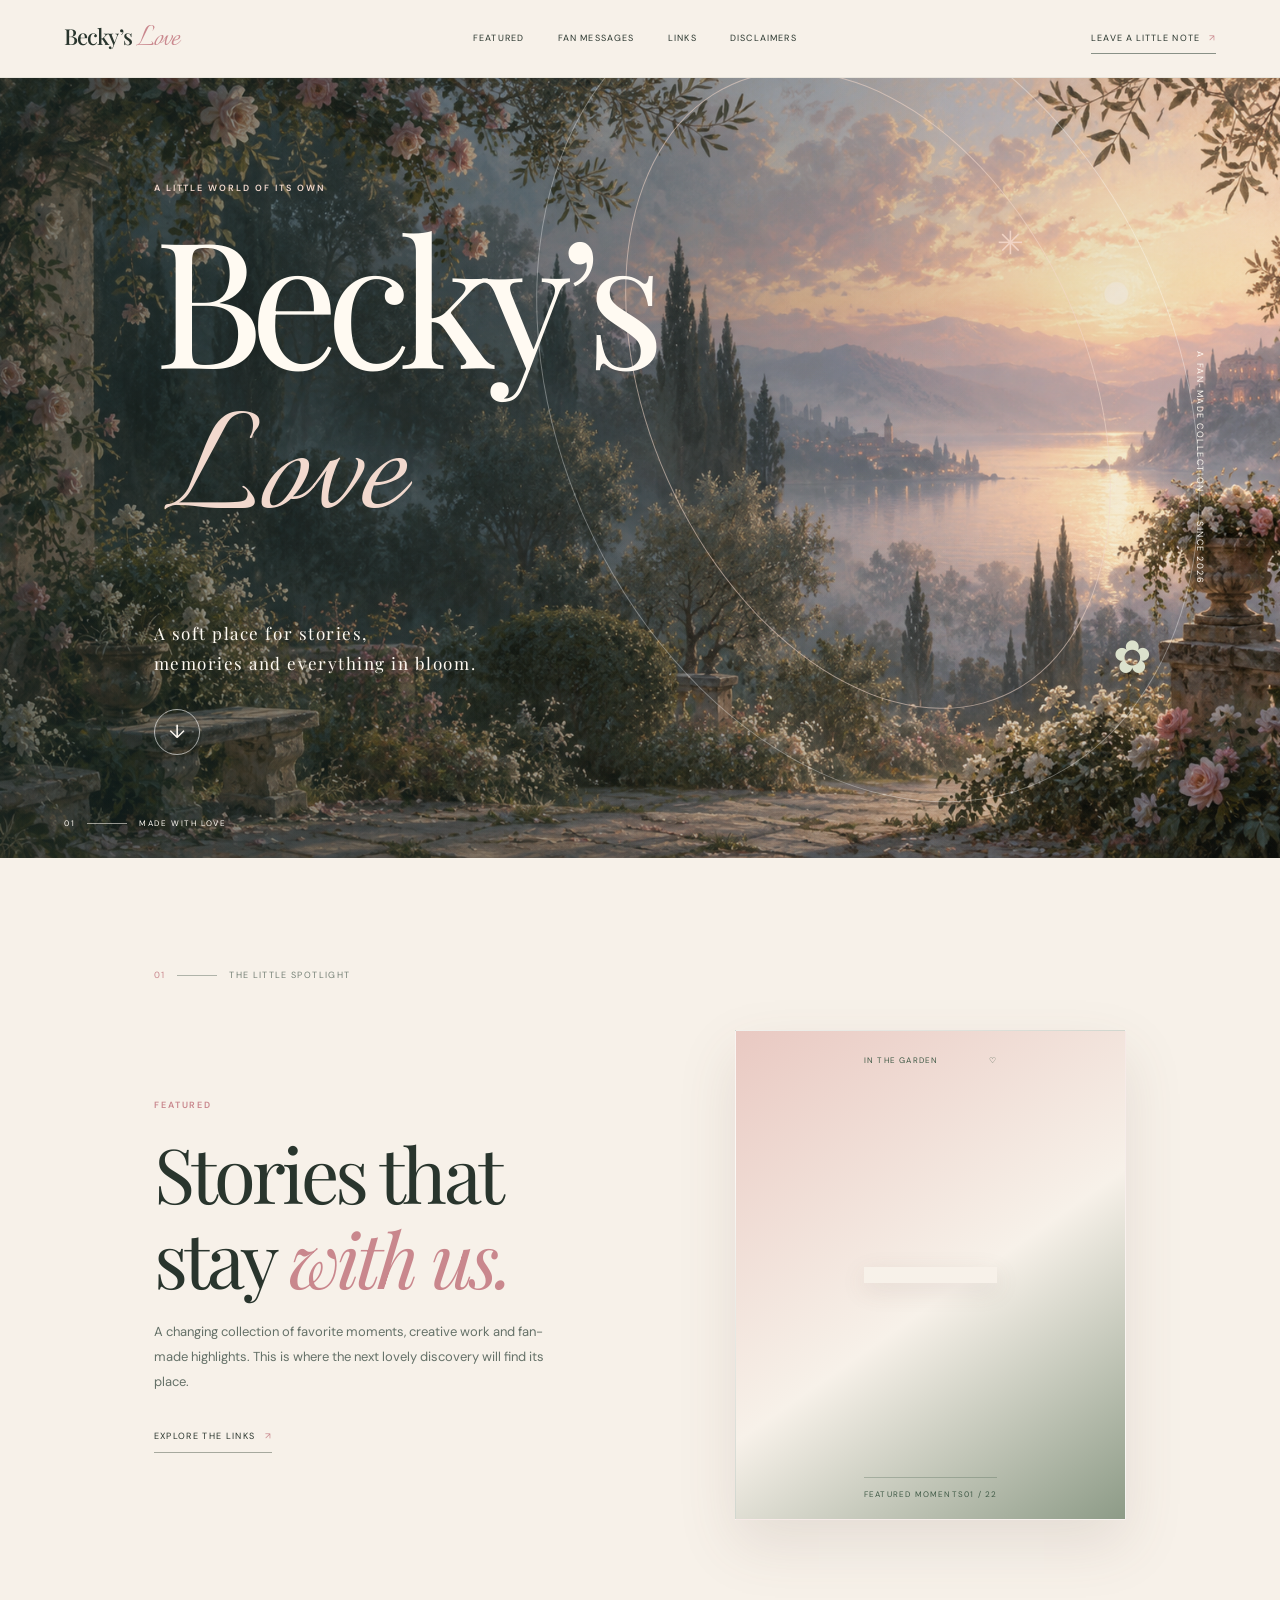
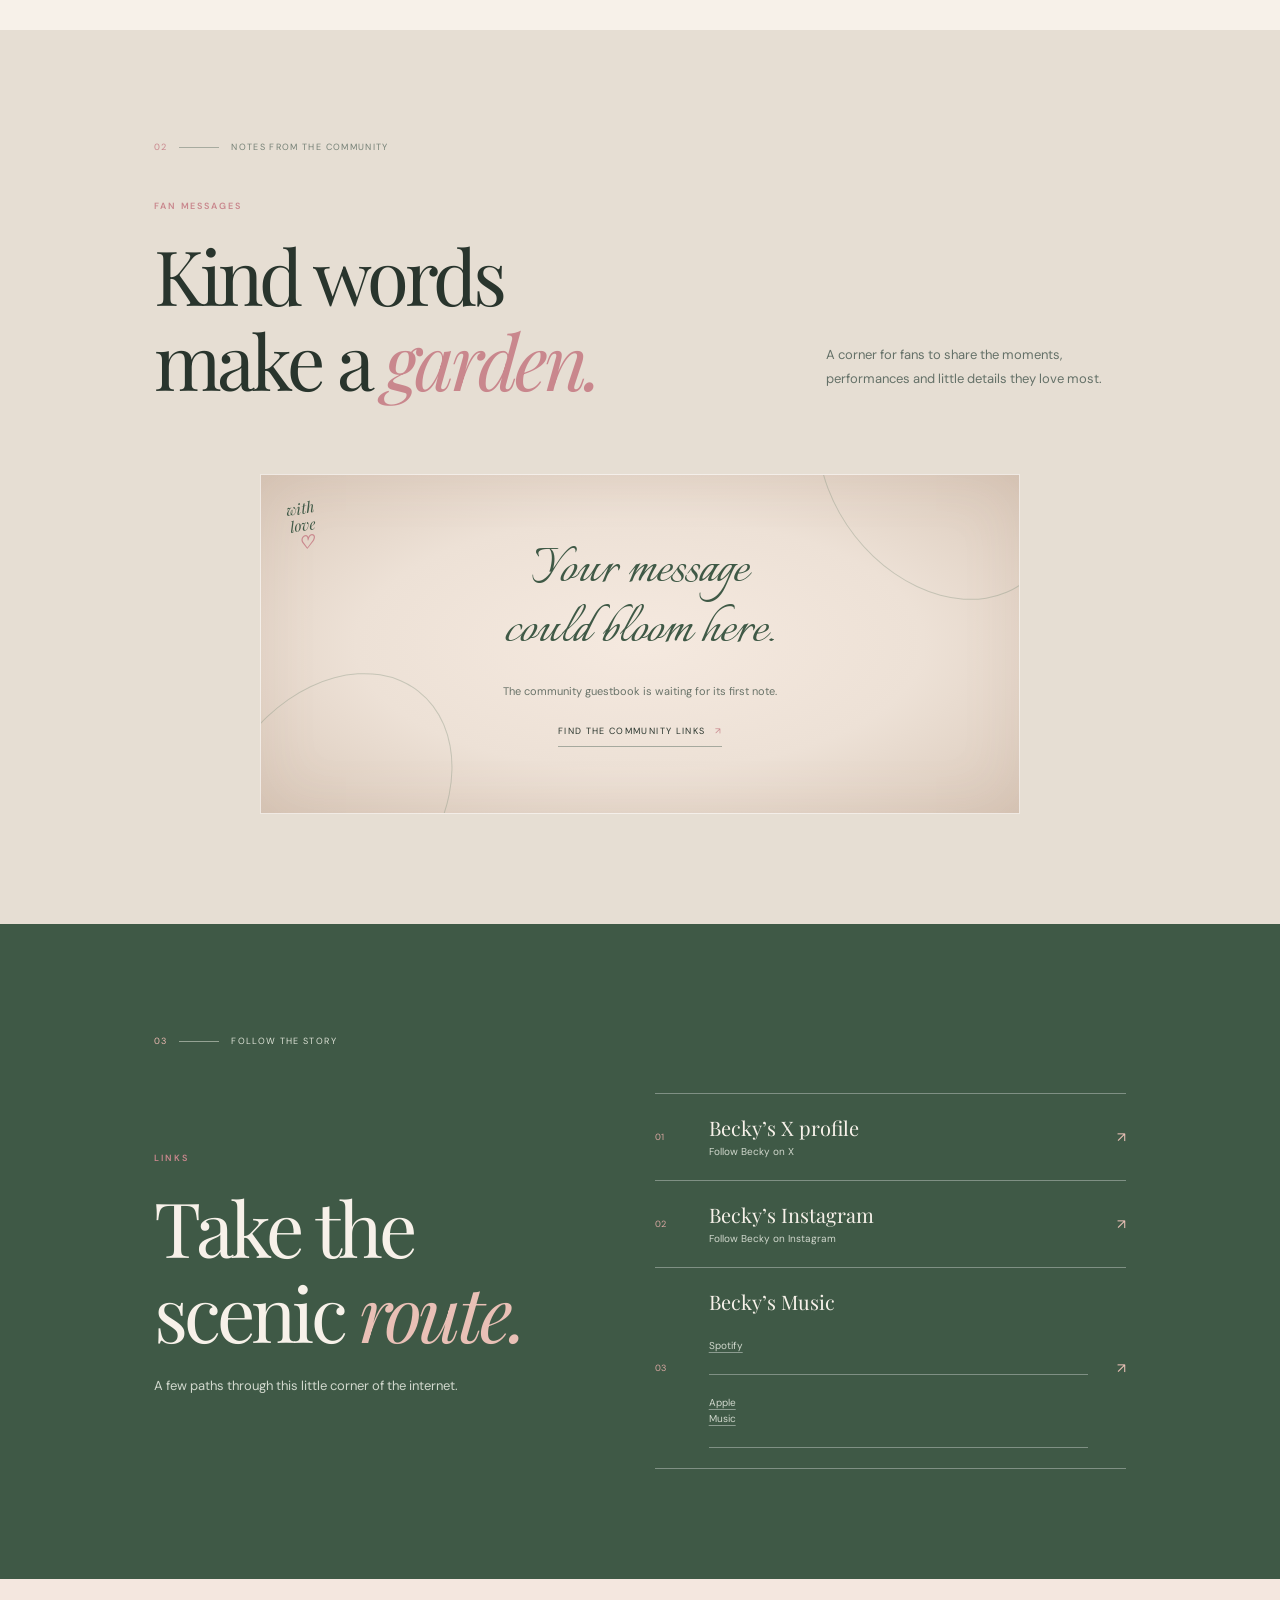
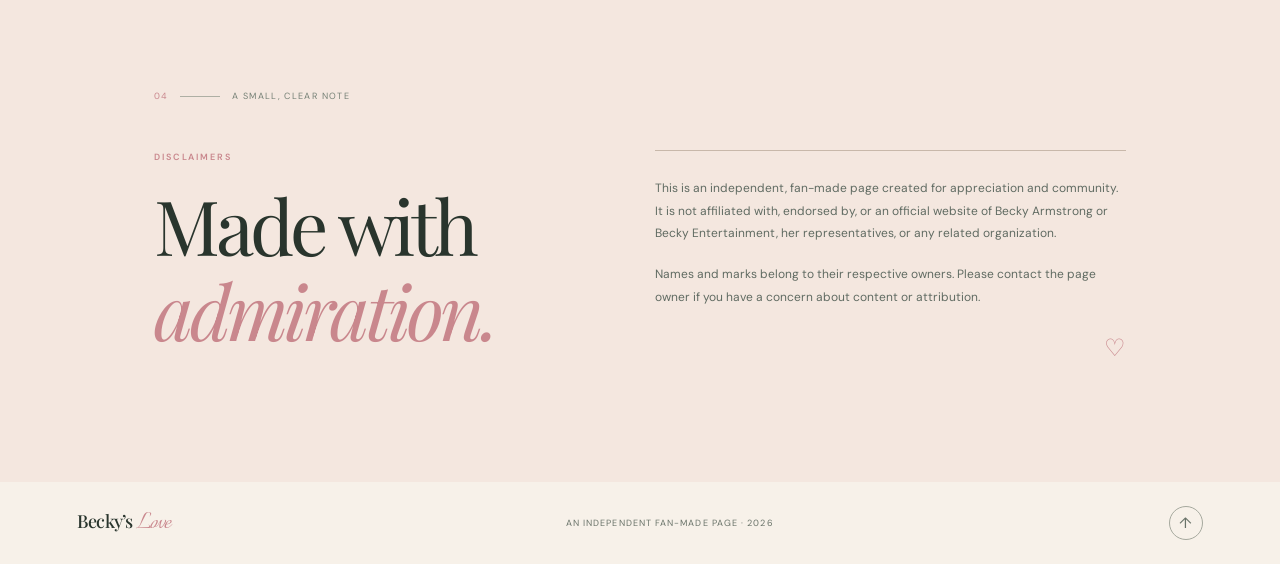
==== commit 69cf3ff0: "Clarify independent fan page disclaimer" ====
--- a/index.html
+++ b/index.html
@@ -109,7 +109,7 @@
       <div class="disclaimer-layout">
         <div><p class="eyebrow">Disclaimers</p><h2>Made with<br><em>admiration.</em></h2></div>
         <div class="disclaimer-copy">
-          <p>This is an independent, fan-made page created for appreciation and community. It is not affiliated with, endorsed by, or an official website of Becky, her representatives, or any related organization.</p>
+          <p>This is an independent, fan-made page created for appreciation and community. It is not affiliated with, endorsed by, or an official website of Becky Armstrong or Becky Entertainment, her representatives, or any related organization.</p>
           <p>Names and marks belong to their respective owners. Please contact the page owner if you have a concern about content or attribution.</p>
           <span class="disclaimer-heart">♡</span>
         </div>
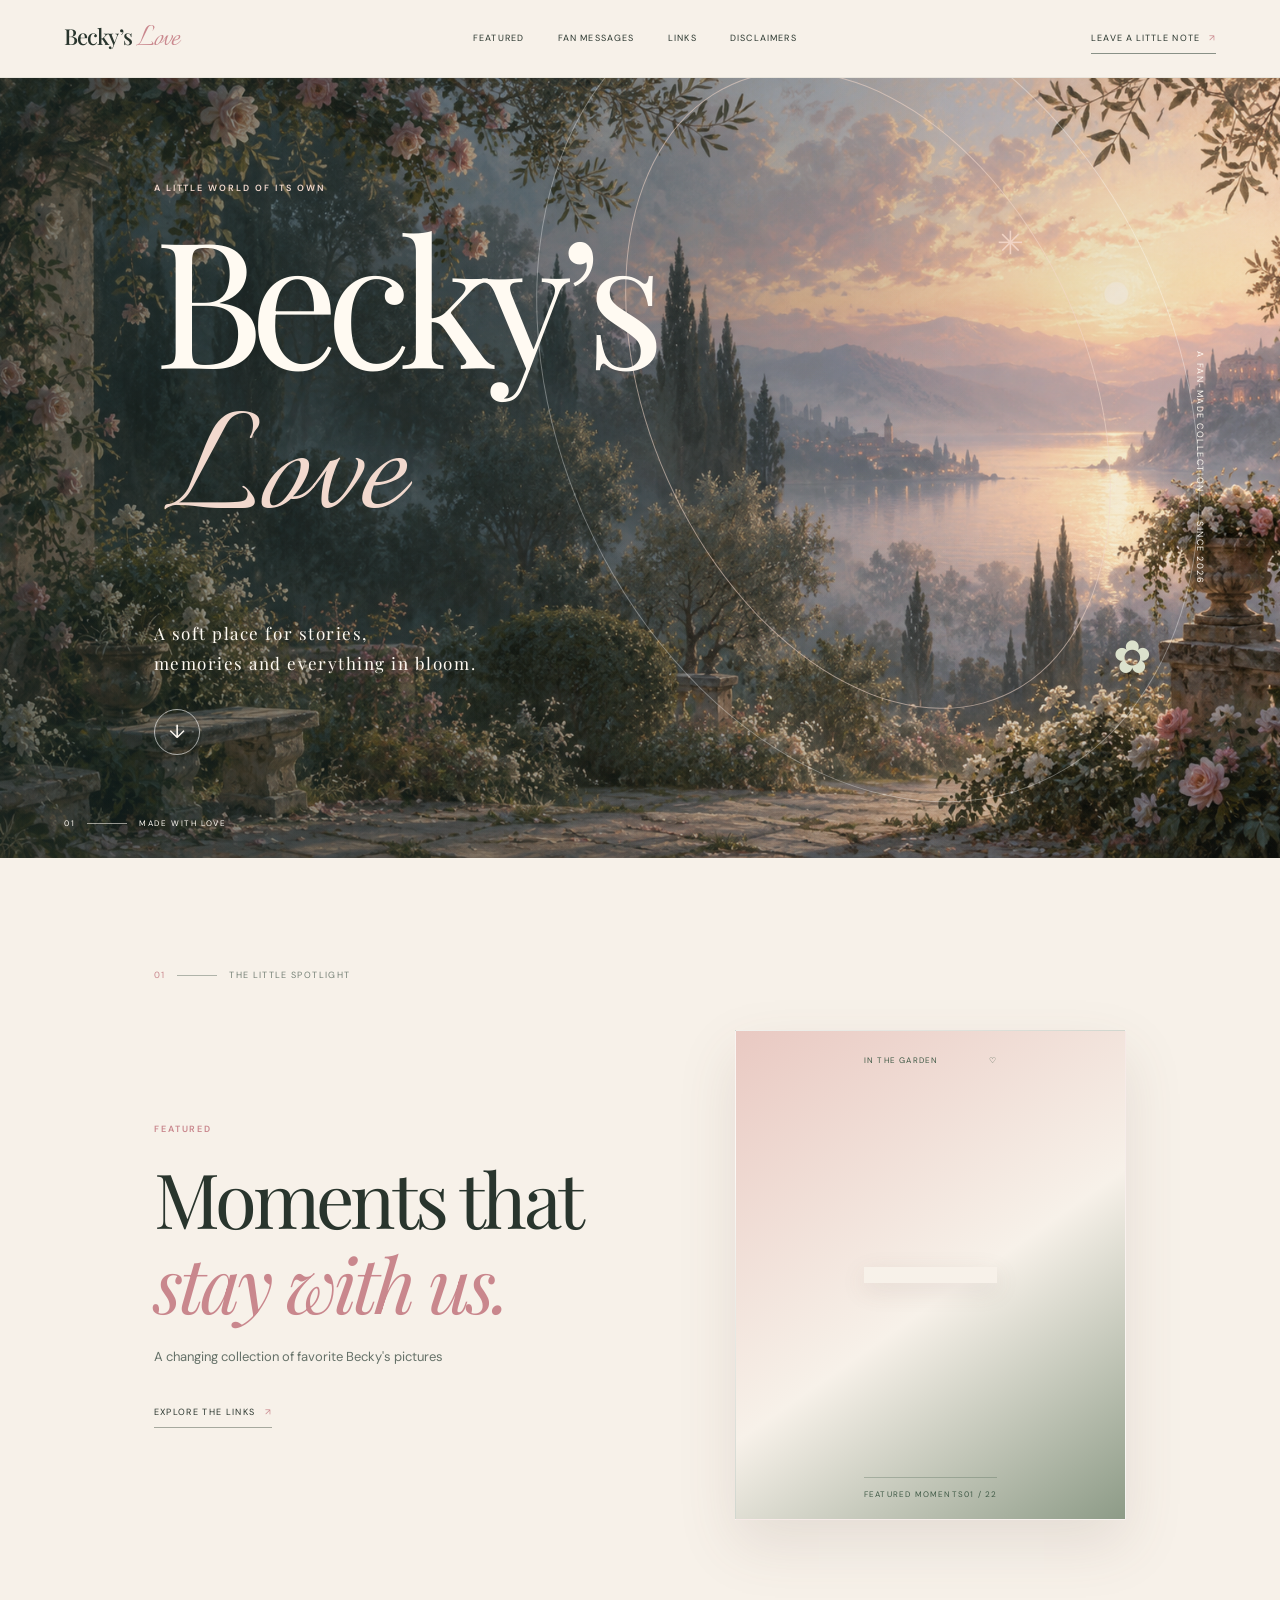
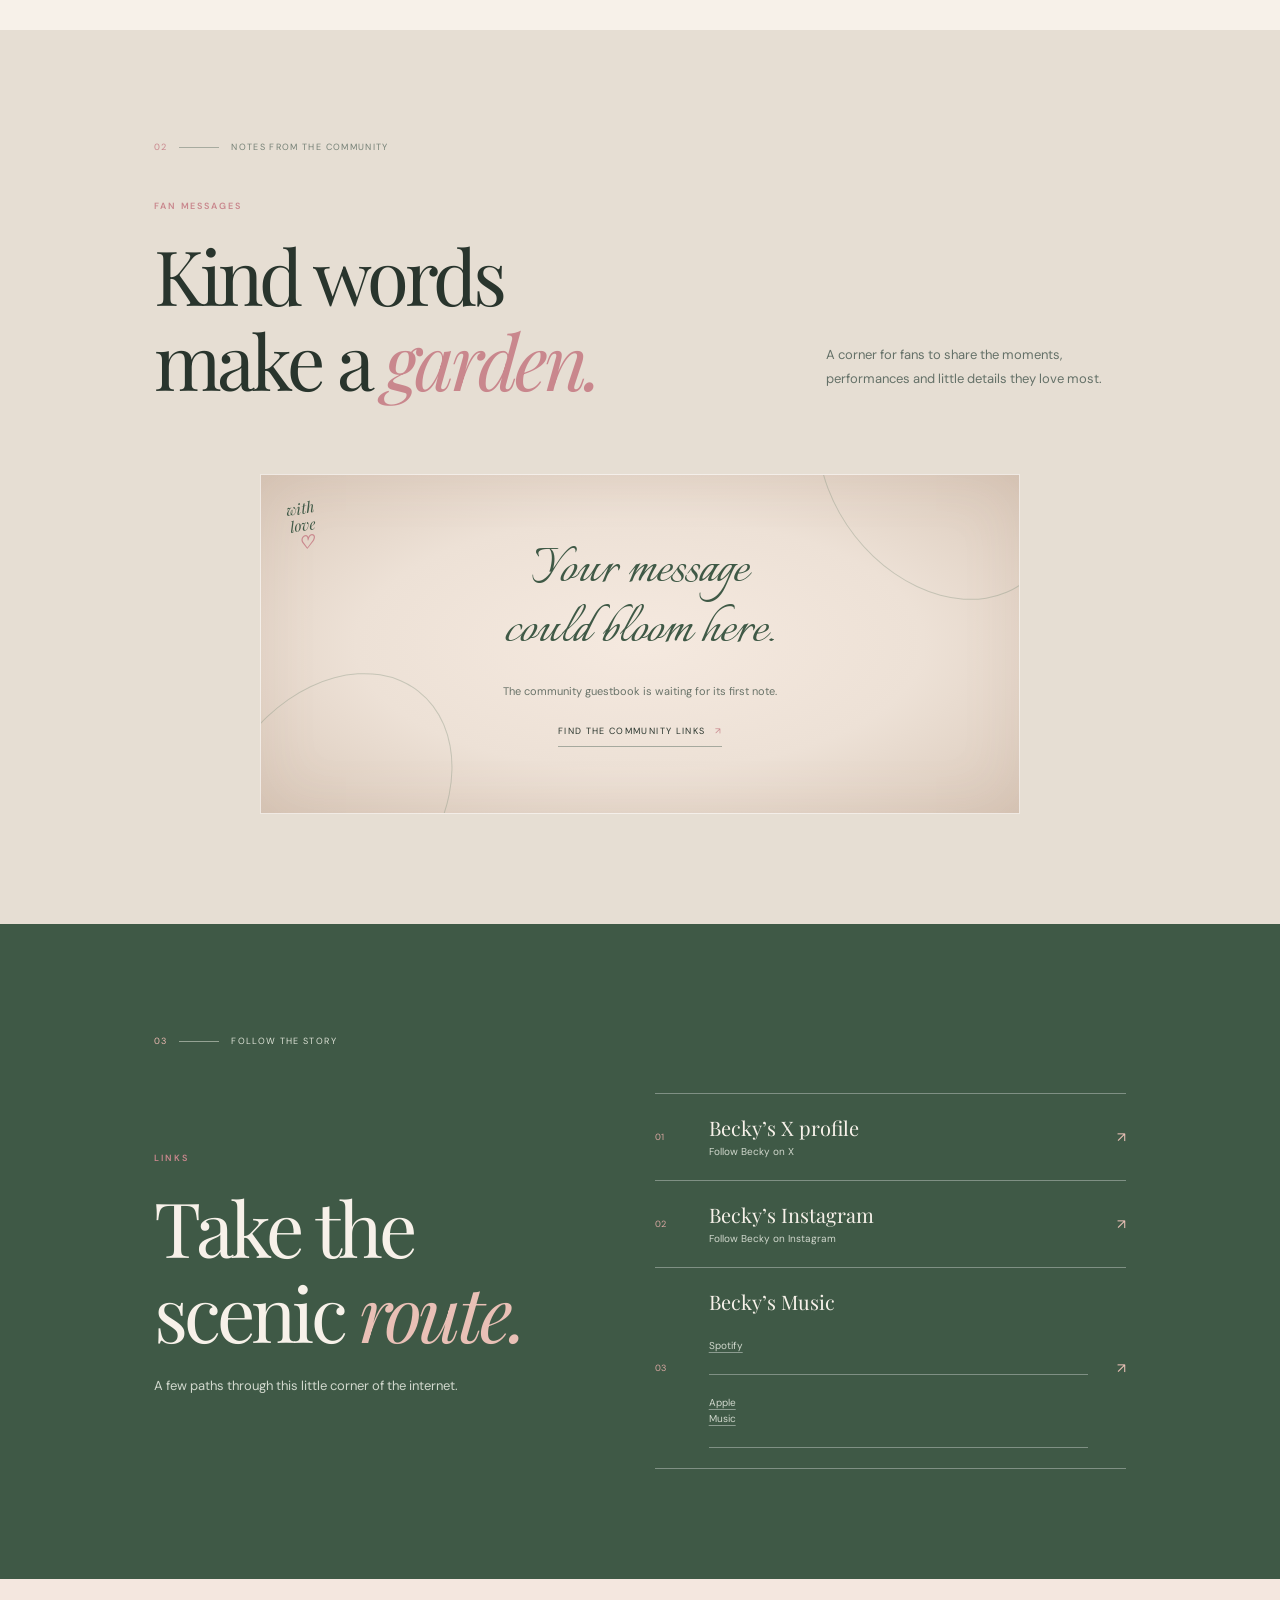
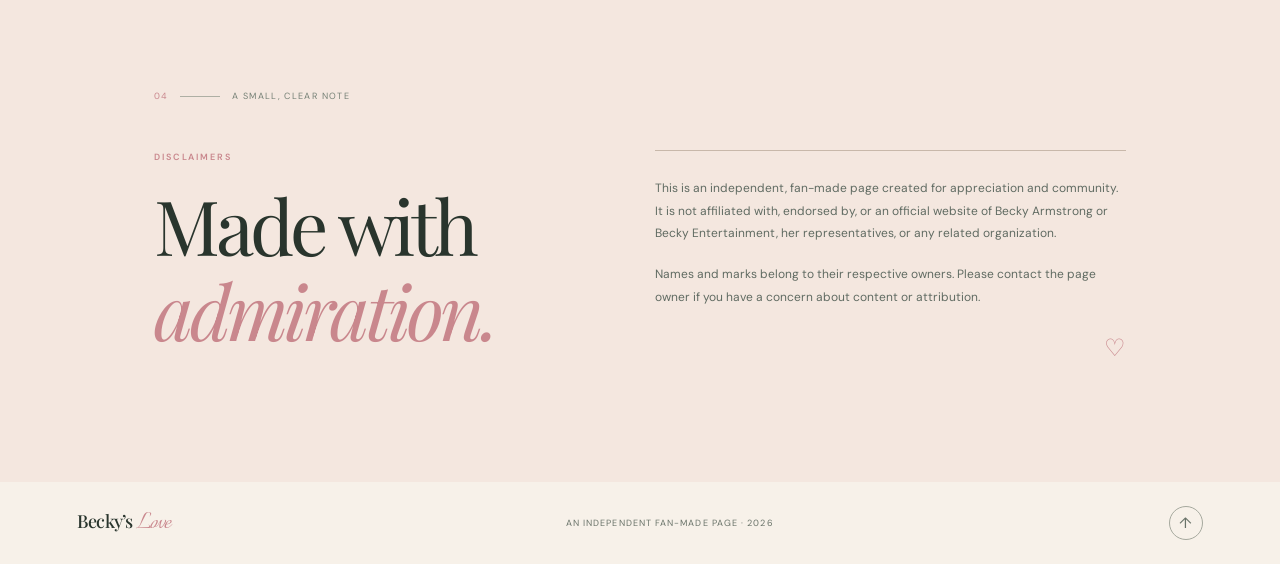
==== commit 719e60ee: "Update Featured heading and description" ====
--- a/index.html
+++ b/index.html
@@ -42,8 +42,8 @@
       <div class="featured-layout">
         <div class="featured-copy">
           <p class="eyebrow">Featured</p>
-          <h2>Stories that<br>stay <em>with us.</em></h2>
-          <p class="body-copy">A changing collection of favorite moments, creative work and fan-made highlights. This is where the next lovely discovery will find its place.</p>
+          <h2>Moments that<br><em>stay with us.</em></h2>
+          <p class="body-copy">A changing collection of favorite Becky's pictures</p>
           <a class="under-link" href="#links">Explore the links <span>↗</span></a>
         </div>
         <article class="feature-card slideshow" aria-label="Featured photos of Becky">
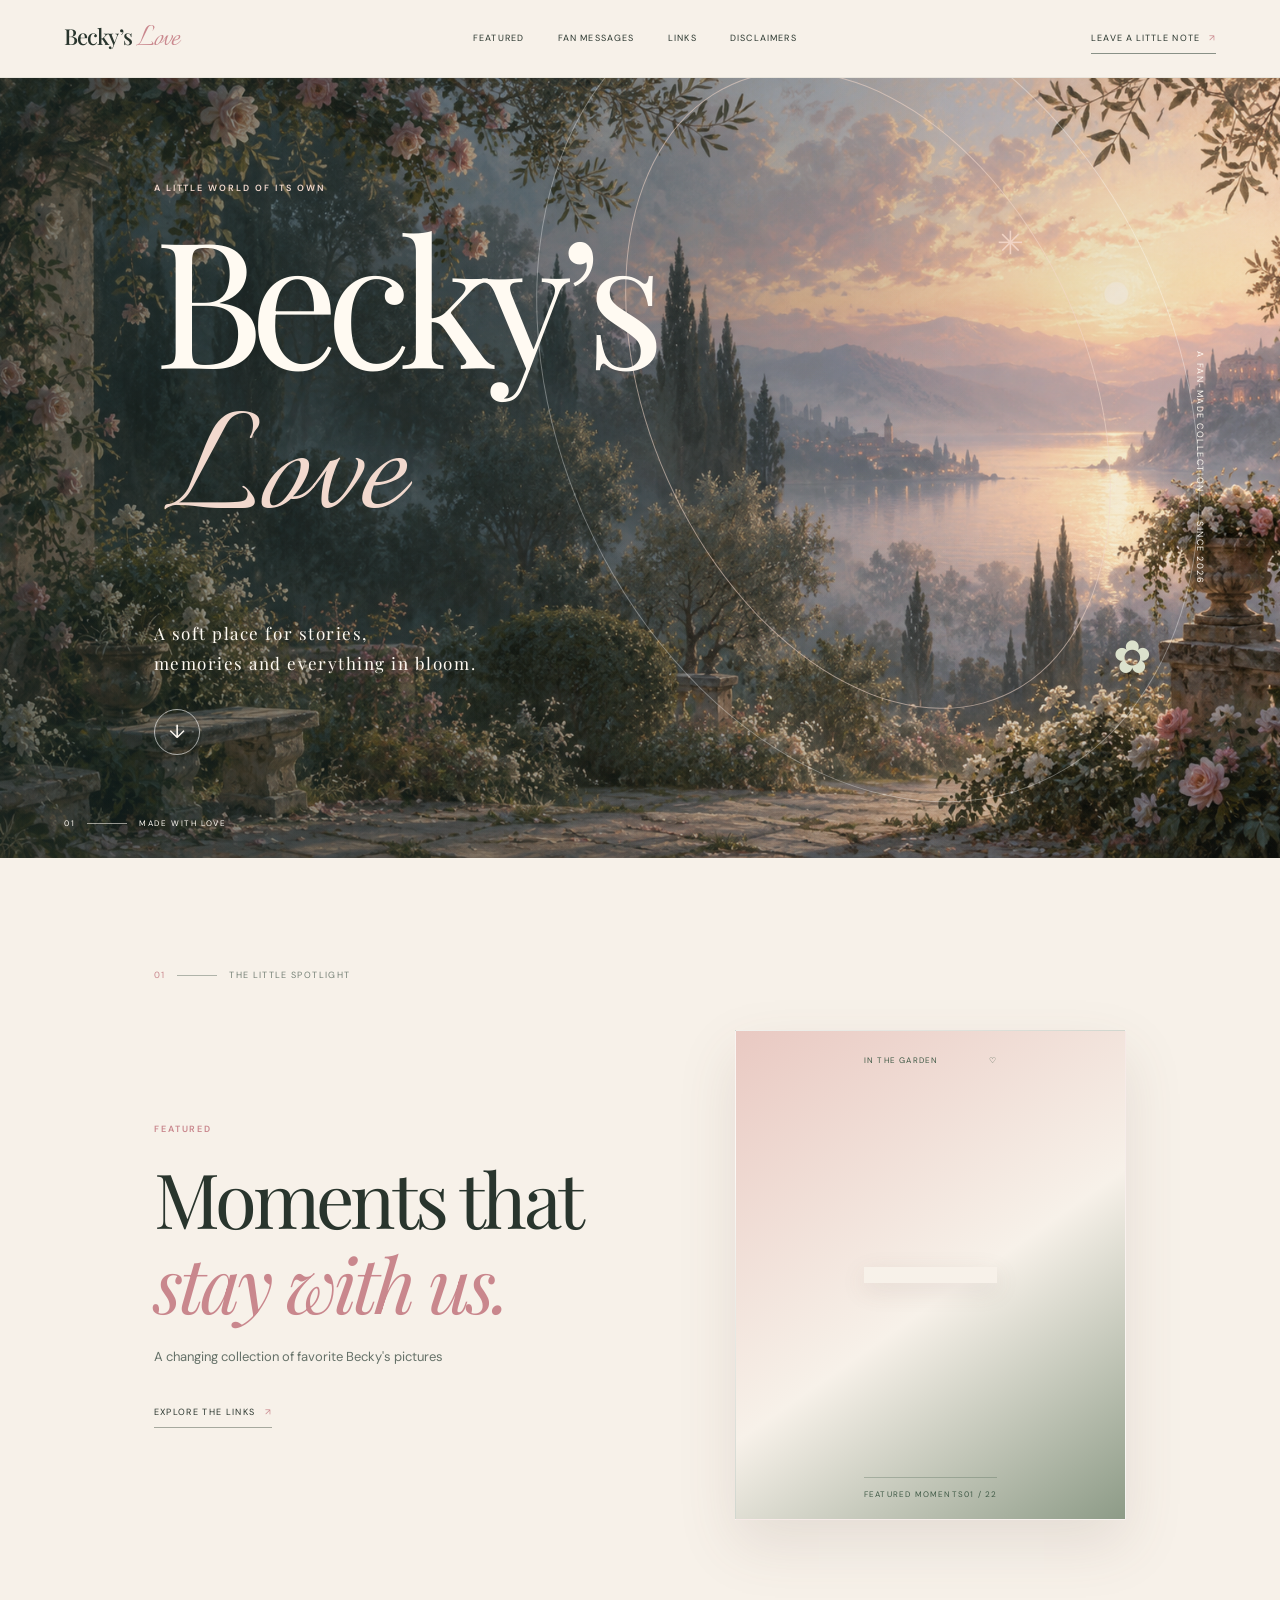
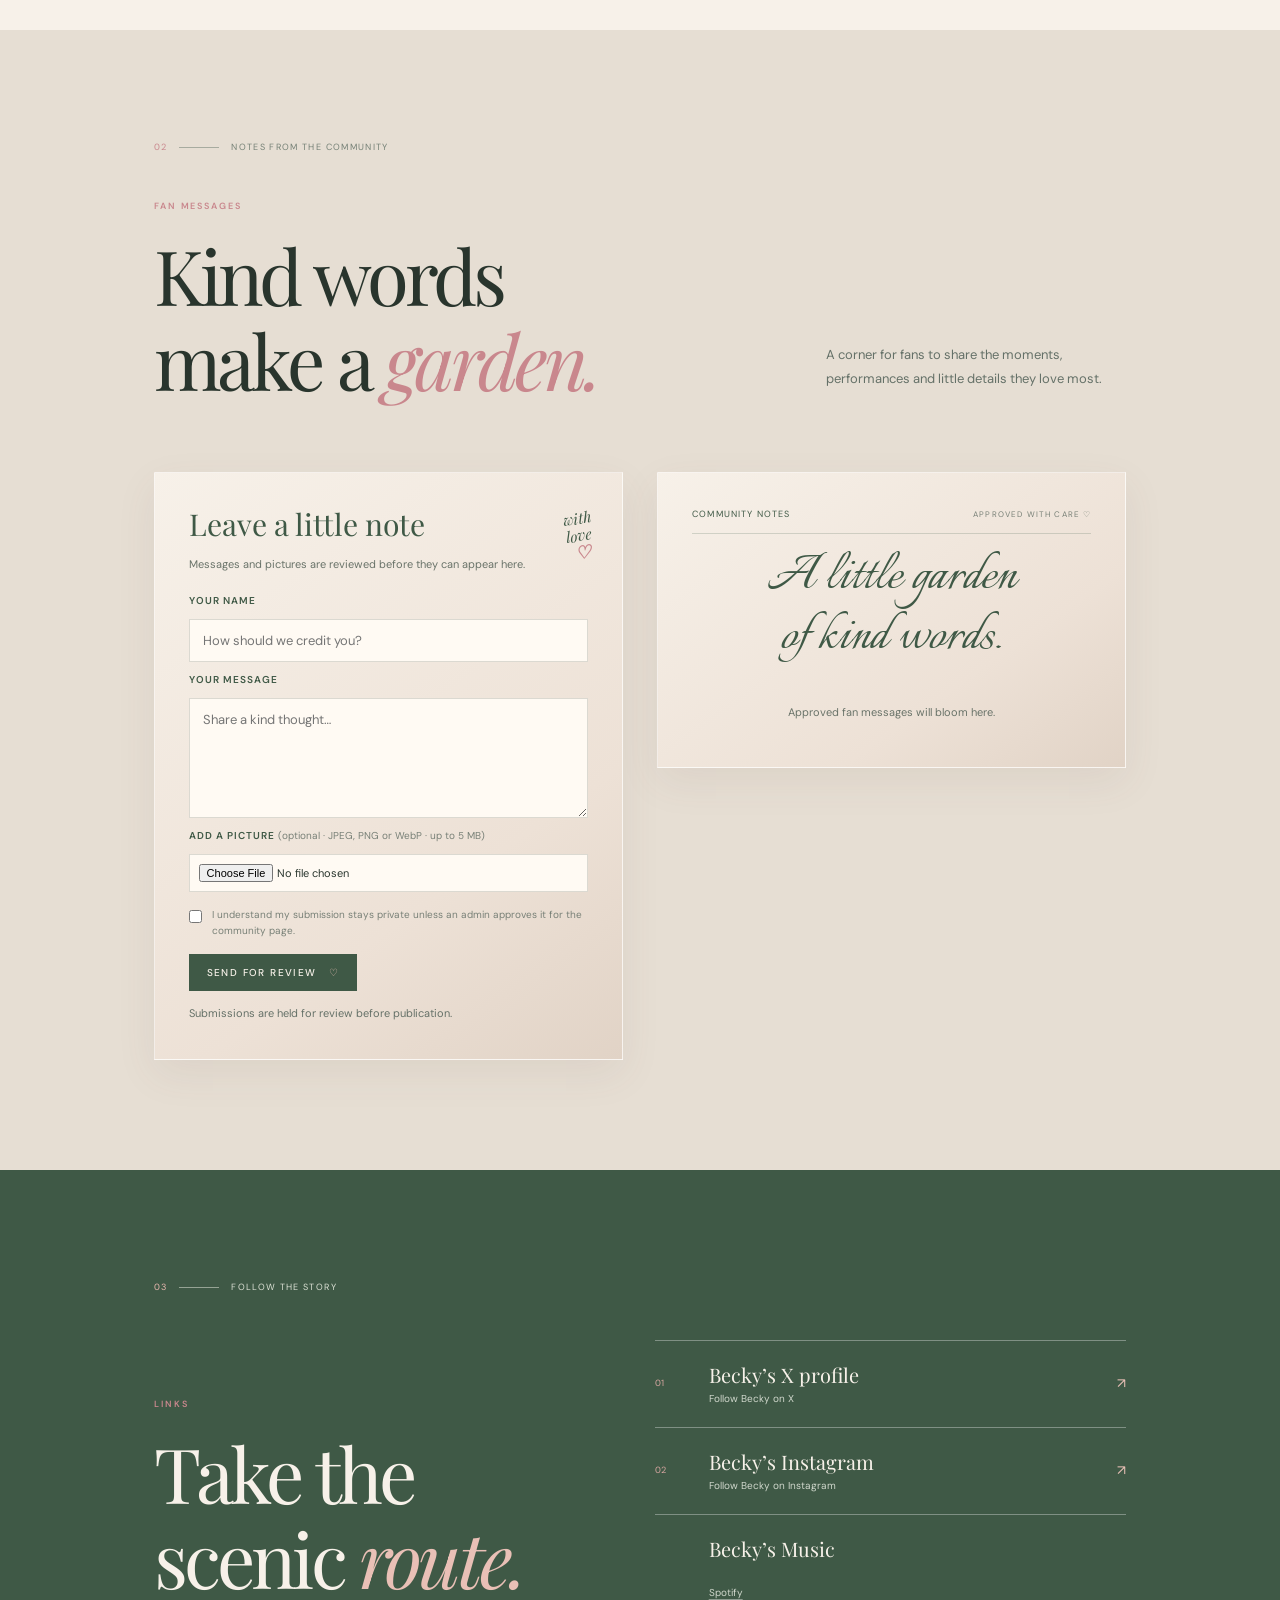
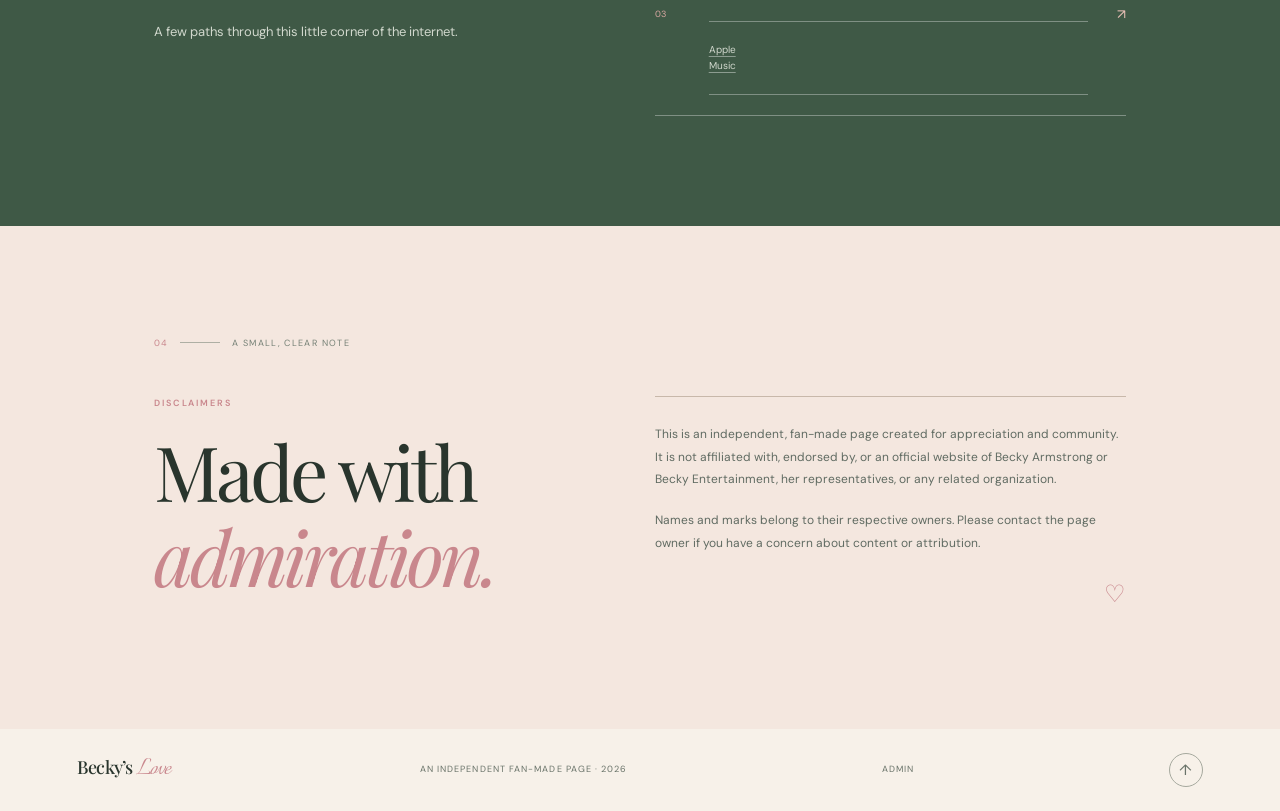
==== commit 7f094e2c: "Add private fan message moderation flow" ====
--- a/index.html
+++ b/index.html
@@ -83,11 +83,29 @@
         <div><p class="eyebrow">Fan Messages</p><h2>Kind words<br>make a <em>garden.</em></h2></div>
         <p class="body-copy">A corner for fans to share the moments, performances and little details they love most.</p>
       </div>
-      <div class="message-board">
-        <div class="message-stamp">with<br>love <b>♡</b></div>
-        <p class="message-empty">Your message<br>could bloom here.</p>
-        <p class="message-caption">The community guestbook is waiting for its first note.</p>
-        <a class="message-link" href="#links">Find the community links <span>↗</span></a>
+      <div class="community-grid">
+        <form class="message-form" id="fan-message-form">
+          <p class="message-stamp">with<br>love <b>♡</b></p>
+          <h3>Leave a little note</h3>
+          <p class="message-caption">Messages and pictures are reviewed before they can appear here.</p>
+          <label for="fan-name">Your name</label>
+          <input id="fan-name" name="name" maxlength="50" autocomplete="nickname" required placeholder="How should we credit you?">
+          <label for="fan-message">Your message</label>
+          <textarea id="fan-message" name="message" maxlength="700" rows="5" required placeholder="Share a kind thought…"></textarea>
+          <label for="fan-photo">Add a picture <span>(optional · JPEG, PNG or WebP · up to 5 MB)</span></label>
+          <input id="fan-photo" name="photo" type="file" accept="image/jpeg,image/png,image/webp">
+          <label class="consent"><input type="checkbox" name="consent" required><span>I understand my submission stays private unless an admin approves it for the community page.</span></label>
+          <button class="submit-message" type="submit">Send for review <span>♡</span></button>
+          <p class="form-status" id="fan-form-status" role="status" aria-live="polite">Submissions are held for review before publication.</p>
+          <input class="honey-field" type="text" name="website" tabindex="-1" autocomplete="off" aria-hidden="true">
+        </form>
+        <div class="community-posts-wrap">
+          <div class="community-posts-heading"><span>Community notes</span><span>Approved with care ♡</span></div>
+          <div class="community-posts" id="approved-messages" aria-live="polite">
+            <p class="message-empty">A little garden<br>of kind words.</p>
+            <p class="message-caption">Approved fan messages will bloom here.</p>
+          </div>
+        </div>
       </div>
     </section>
 
@@ -117,8 +135,10 @@
     </section>
   </main>
 
-  <footer><a class="wordmark" href="#top">Becky’s <em>Love</em></a><span>An independent fan-made page · 2026</span><a class="back-top" href="#top" aria-label="Back to top">↑</a></footer>
+  <footer><a class="wordmark" href="#top">Becky’s <em>Love</em></a><span>An independent fan-made page · 2026</span><a class="admin-link" href="admin.html">Admin</a><a class="back-top" href="#top" aria-label="Back to top">↑</a></footer>
 
+  <script src="supabase-config.js"></script>
+  <script type="module" src="community.js"></script>
   <script>
     (() => {
       const slides = Array.from(document.querySelectorAll('.featured-slide'));
--- a/styles.css
+++ b/styles.css
@@ -15,3 +15,59 @@
 @media(max-width:800px){.feature-card.slideshow{width:min(100%,520px);aspect-ratio:4/5}}
 @media(max-width:430px){.feature-card.slideshow{padding:14px;gap:9px}.feature-card.slideshow .feature-card-top,.feature-card.slideshow .feature-card-foot{left:auto;right:auto}}
 @media(prefers-reduced-motion:reduce){.featured-slide{transition:none}}
+
+/* Fan guestbook and private admin */
+.community-grid{display:grid;grid-template-columns:1fr 1fr;gap:34px;align-items:start;margin:50px auto 0;max-width:1050px}
+.message-form,.community-posts-wrap,.admin-panel{position:relative;padding:34px;background:linear-gradient(145deg,#f7f1e9,#ede1d6 68%,#e1d3c6);border:1px solid #fff9;box-shadow:0 14px 38px #64524914}
+.message-form{display:flex;flex-direction:column;gap:10px;overflow:hidden}
+.message-form .message-stamp{position:absolute;right:28px;left:auto;top:22px}
+.message-form h3,.admin-panel h2{margin:0 0 4px;color:var(--green);font:400 30px/1.15 var(--serif)}
+.message-form .message-caption{max-width:340px;margin:0 0 10px}
+.message-form label,.admin-login-form label{color:var(--green);font-size:10px;font-weight:600;letter-spacing:.1em;text-transform:uppercase}
+.message-form label span{color:#788077;font-weight:400;letter-spacing:0;text-transform:none}
+.message-form input:not([type=checkbox]),.message-form textarea,.admin-login-form input{width:100%;padding:12px 13px;border:1px solid #a6a99e66;background:#fffaf3;color:var(--ink);font:13px var(--sans);border-radius:0}
+.message-form textarea{resize:vertical;min-height:120px}
+.message-form input[type=file]{padding:9px;font-size:11px}
+.message-form input:focus,.message-form textarea:focus,.admin-login-form input:focus{outline:2px solid #c9878d88;outline-offset:1px}
+.consent{display:flex;align-items:flex-start;gap:10px;margin:5px 0;color:#657168!important;font-weight:400!important;letter-spacing:0!important;text-transform:none!important;line-height:1.6}
+.consent input{accent-color:var(--green);margin:3px 0 0}
+.submit-message,.approve-button{align-self:flex-start;padding:12px 18px;border:0;background:var(--green);color:var(--cream);font:500 10px var(--sans);letter-spacing:.14em;text-transform:uppercase;cursor:pointer;transition:background .2s,transform .2s}
+.submit-message:hover,.approve-button:hover{background:#2c4032;transform:translateY(-1px)}
+.submit-message:disabled,.approve-button:disabled,.quiet-button:disabled{opacity:.55;cursor:wait}
+.submit-message span{margin-left:8px;color:#e9c0b6}
+.form-status{min-height:20px;margin:4px 0 0;color:#657168;font-size:11px;line-height:1.6}
+.honey-field{position:absolute!important;width:1px!important;height:1px!important;overflow:hidden;clip:rect(0,0,0,0);white-space:nowrap}
+.community-posts-wrap{min-height:260px}
+.community-posts-heading,.admin-queue-heading{display:flex;justify-content:space-between;align-items:center;gap:18px;padding-bottom:12px;border-bottom:1px solid #3f594633;color:var(--green);font-size:9px;letter-spacing:.13em;text-transform:uppercase}
+.community-posts-heading span:last-child{color:#788077;font-size:8px}
+.community-posts{display:grid;gap:14px;padding-top:14px}
+.community-posts>.message-empty,.community-posts>.message-caption{text-align:center}
+.community-post{padding:18px;background:#fffaf3c7;border:1px solid #fff9;color:#59645b}
+.community-post p:first-of-type{margin:0;font:400 18px/1.5 var(--serif);white-space:pre-wrap;overflow-wrap:anywhere}
+.community-post .community-post-author{margin:12px 0 0;color:var(--rose);font-size:10px;letter-spacing:.1em;text-transform:uppercase}
+.community-post img,.admin-submission img{display:block;width:100%;max-height:360px;object-fit:contain;background:#eee6db;margin:0 0 14px}
+.admin-page{min-height:100vh;display:flex;flex-direction:column}
+.admin-topbar{position:relative}
+.admin-main{width:min(100% - 48px,980px);margin:72px auto 100px;flex:1}
+.admin-heading{display:grid;grid-template-columns:1fr 1fr;gap:44px;align-items:end;margin:38px 0 42px}
+.admin-heading h1{margin:16px 0 0;color:var(--green);font:400 clamp(48px,8vw,84px)/.98 var(--serif);letter-spacing:-.05em}
+.admin-heading h1 em{color:var(--rose);font-weight:400}
+.admin-heading .body-copy{margin:0 0 7px}
+.admin-panel{background:#eee6db;padding:clamp(24px,5vw,46px)}
+.admin-login-form{display:grid;gap:10px;max-width:420px;margin-top:24px}
+.admin-login-form button{margin-top:8px}
+.admin-queue-heading{align-items:flex-start;text-transform:none;letter-spacing:0}
+.admin-queue-heading h2{font-size:28px}
+.admin-queue-heading .message-caption{margin:5px 0 0}
+.quiet-button{padding:10px 14px;border:1px solid #3f594666;background:transparent;color:var(--green);font:500 9px var(--sans);letter-spacing:.12em;text-transform:uppercase;cursor:pointer}
+.quiet-button:hover{background:#f7f1e9}
+.admin-queue{display:grid;gap:14px;margin-top:18px}
+.admin-submission{padding:20px;background:#f7f1e9;border:1px solid #fff;color:#59645b}
+.admin-submission h3{margin:0;color:var(--green);font:400 20px var(--serif)}
+.admin-submission time{display:block;margin:4px 0 12px;color:#788077;font-size:10px}
+.admin-submission>p{white-space:pre-wrap;overflow-wrap:anywhere}
+.admin-actions{display:flex;gap:10px;margin-top:16px}
+.admin-link{padding:5px;color:#697369;font-size:9px;letter-spacing:.12em;text-transform:uppercase}
+.admin-link:hover{color:var(--rose)}
+@media(max-width:800px){.community-grid{grid-template-columns:1fr;max-width:560px;margin-top:36px}.admin-main{margin:52px auto 72px}.admin-heading{grid-template-columns:1fr;gap:10px;margin:28px 0 30px}.admin-heading .body-copy{max-width:520px}.message-form,.community-posts-wrap{padding:26px}}
+@media(max-width:430px){.community-posts-heading{align-items:flex-start;flex-direction:column;gap:5px}.message-form .message-stamp{right:18px;top:16px}.admin-main{width:min(100% - 28px,980px)}.admin-panel{padding:20px}.admin-queue-heading{flex-direction:column}.admin-queue-heading>.quiet-button{align-self:flex-start}}
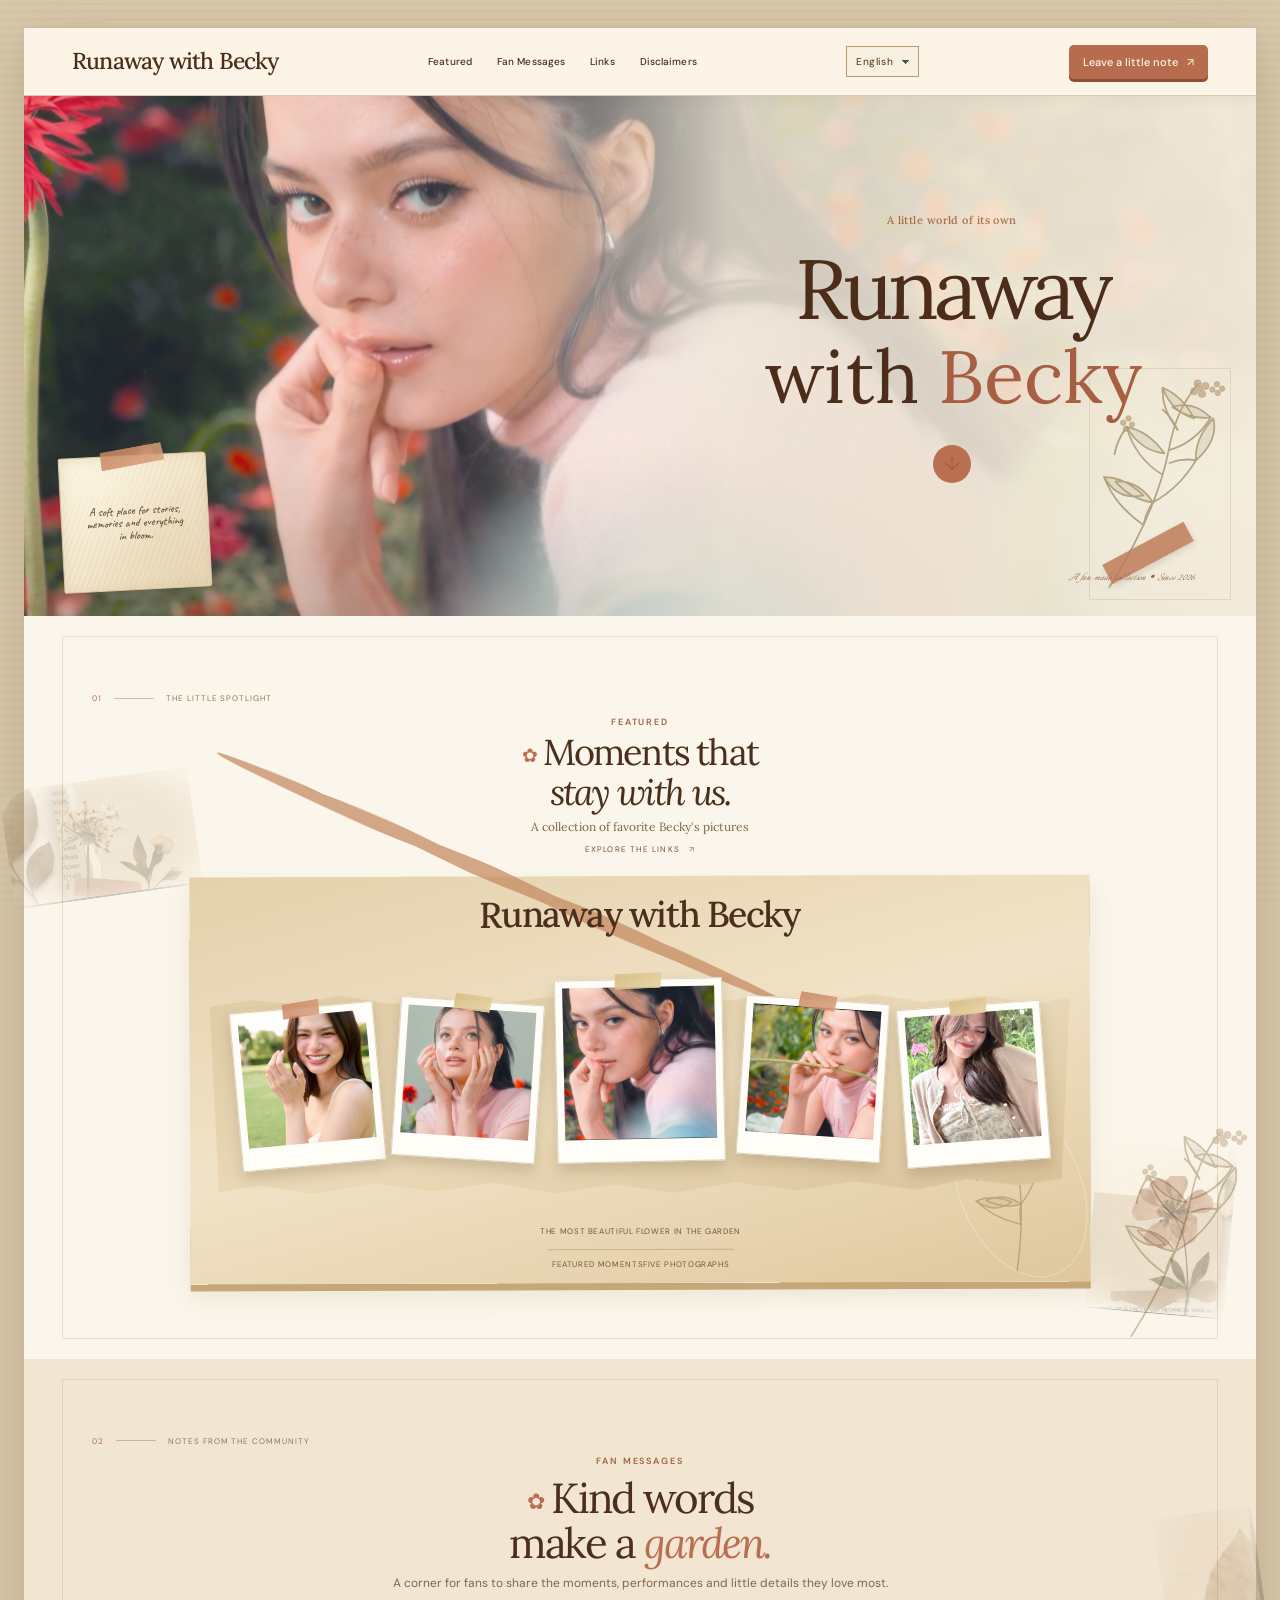
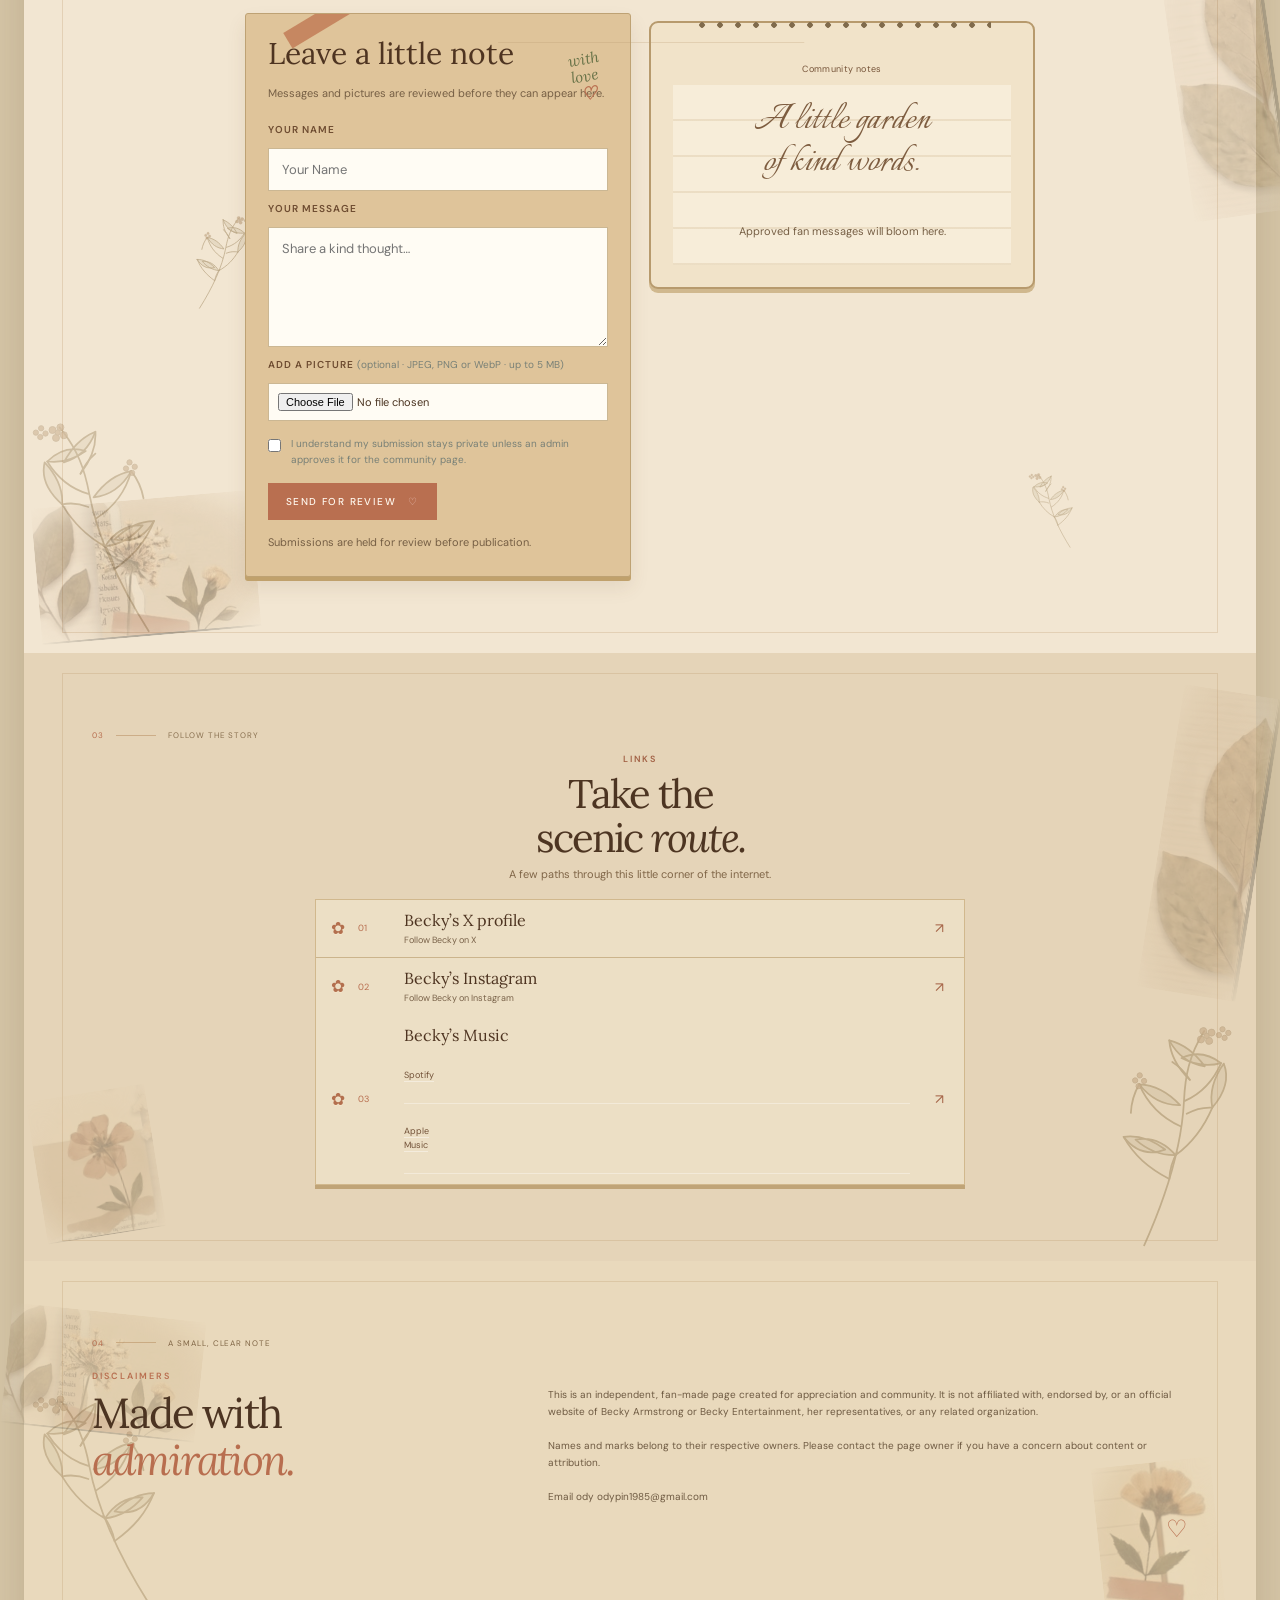
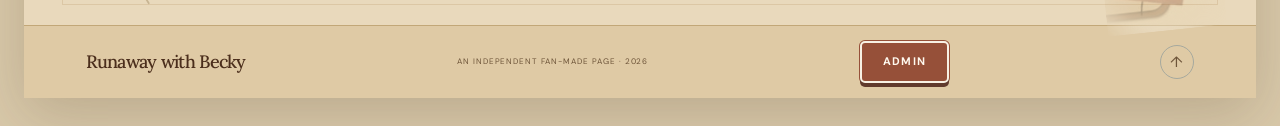
==== commit f37181a2: "Publish current Runaway with Becky design" ====
--- a/index.html
+++ b/index.html
@@ -4,80 +4,75 @@
   <meta charset="utf-8">
   <meta name="viewport" content="width=device-width, initial-scale=1">
   <meta name="theme-color" content="#f7f1e9">
-  <meta name="description" content="Becky’s Love — a fan-made space for stories, notes and lovely little discoveries.">
-  <title>Becky’s Love — a little world of its own</title>
+  <meta name="description" content="Runaway with Becky — a fan-made space for stories, notes and lovely little discoveries.">
+  <title>Runaway with Becky — a little world of its own</title>
   <link rel="preconnect" href="https://fonts.googleapis.com">
   <link rel="preconnect" href="https://fonts.gstatic.com" crossorigin>
-  <link href="https://fonts.googleapis.com/css2?family=DM+Sans:wght@400;500;600&family=Italianno&family=Playfair+Display:ital,wght@0,400;0,500;0,600;1,400;1,500&display=swap" rel="stylesheet">
+  <link href="https://fonts.googleapis.com/css2?family=Caveat:wght@400;500;600&family=DM+Sans:wght@400;500;600&family=Italianno&family=Lora:ital,wght@0,400;0,500;0,600;1,400;1,500;1,600&display=swap" rel="stylesheet">
   <link rel="stylesheet" href="styles.css">
+  <link rel="stylesheet" href="reference-theme.css">
 </head>
 <body>
   <header class="topbar">
-    <a class="wordmark" href="#top" aria-label="Becky’s Love home">Becky’s <em>Love</em></a>
+    <a class="wordmark" href="#top" aria-label="Runaway with Becky home">Runaway with Becky</a>
     <nav aria-label="Main navigation">
       <a href="#featured">Featured</a>
       <a href="#fan-messages">Fan Messages</a>
       <a href="#links">Links</a>
       <a href="#disclaimers">Disclaimers</a>
     </nav>
+    <label class="language-picker"><span class="visually-hidden" data-i18n="languageLabel">Language</span><select id="language-select" aria-label="Language"><option value="en">English</option><option value="es">Español</option><option value="th">ไทย</option></select></label>
     <a class="top-note" href="#fan-messages">Leave a little note <span>↗</span></a>
   </header>
 
   <main id="top">
     <section class="hero" aria-labelledby="hero-title">
+      <img class="botanical-photo botanical-hero-sprig" src="assets/botanical-paper-sprig.png" alt="" aria-hidden="true">
       <div class="hero-orbit orbit-one"></div><div class="hero-orbit orbit-two"></div>
       <div class="hero-spark spark-one">✳</div><div class="hero-spark spark-two">✿</div>
+      <div class="memory-board hero-photo-frame">
+        <img class="hero-photo" src="assets/featured/becky-garden-hero.jpg" alt="Becky Armstrong in a flower garden">
+      </div>
+      <div class="hero-photo-note"><p class="hero-line">A soft place for stories,<br>memories and everything in bloom.</p></div>
+      <span class="hero-photo-tape" aria-hidden="true"></span>
       <div class="hero-content">
         <p class="eyebrow">A little world of its own</p>
-        <h1 id="hero-title">Becky’s<br><em>Love</em></h1>
-        <p class="hero-line">A soft place for stories,<br>memories and everything in bloom.</p>
+        <h1 id="hero-title">Runaway<br><em>with <span class="hero-title-becky">Becky</span></em></h1>
         <a class="circle-link" href="#featured" aria-label="Explore featured stories">↓</a>
       </div>
       <p class="hero-side">A fan-made collection <span>·</span> Since 2026</p>
-      <div class="hero-bottom"><span>01</span><i></i><span>Made with Love</span></div>
+      <img class="botanical-photo botanical-hero-leaves" src="assets/botanical-dried-leaves.png" alt="" aria-hidden="true">
     </section>
 
     <section class="featured section" id="featured">
+      <img class="botanical-photo botanical-feature-sprig" src="assets/botanical-paper-sprig.png" alt="" aria-hidden="true">
+      <img class="botanical-photo botanical-feature-flower" src="assets/botanical-flower-terracotta.png" alt="" aria-hidden="true">
       <div class="section-kicker"><span>01</span><i></i> The little spotlight</div>
       <div class="featured-layout">
         <div class="featured-copy">
           <p class="eyebrow">Featured</p>
           <h2>Moments that<br><em>stay with us.</em></h2>
-          <p class="body-copy">A changing collection of favorite Becky's pictures</p>
+          <p class="body-copy">A collection of favorite Becky's pictures</p>
           <a class="under-link" href="#links">Explore the links <span>↗</span></a>
         </div>
         <article class="feature-card slideshow" aria-label="Featured photos of Becky">
-          <div class="feature-card-top"><span>In the garden</span><span aria-hidden="true">♡</span></div>
+          <div class="feature-card-top"><span>The most beautiful flower in the garden</span><span aria-hidden="true">♡</span></div>
+          <div class="feature-brand">Runaway with Becky</div>
           <div class="slideshow-images" aria-live="off">
-            <img class="featured-slide is-active" src="assets/featured/Gy886LUaMAA3HQC.jpeg" alt="Becky, featured photo 1 of 22" loading="eager" fetchpriority="high">
-            <img class="featured-slide" src="assets/featured/HVDA9rBaYAAxuFL.jpeg" alt="Becky, featured photo 2 of 22" loading="lazy">
-            <img class="featured-slide" src="assets/featured/HL5JRjka4AAEzvA.jpeg" alt="Becky, featured photo 3 of 22" loading="lazy">
-            <img class="featured-slide" src="assets/featured/HQzYVXmakAAN_uZ.jpeg" alt="Becky, featured photo 4 of 22" loading="lazy">
-            <img class="featured-slide" src="assets/featured/HQzYVXsaEAAingG.jpeg" alt="Becky, featured photo 5 of 22" loading="lazy">
-            <img class="featured-slide" src="assets/featured/HT3mfaJaoAAIO18.jpeg" alt="Becky, featured photo 6 of 22" loading="lazy">
-            <img class="featured-slide" src="assets/featured/HT3mfaJbsAAiAHW.jpeg" alt="Becky, featured photo 7 of 22" loading="lazy">
-            <img class="featured-slide" src="assets/featured/HT8vEx2a0AENSa0.jpeg" alt="Becky, featured photo 8 of 22" loading="lazy">
-            <img class="featured-slide" src="assets/featured/HT8vEx3bsAAgXcB.jpeg" alt="Becky, featured photo 9 of 22" loading="lazy">
-            <img class="featured-slide" src="assets/featured/HT8vEx4a8AA5OMj.jpeg" alt="Becky, featured photo 10 of 22" loading="lazy">
-            <img class="featured-slide" src="assets/featured/HT8vEx9b0AE4xKl.jpeg" alt="Becky, featured photo 11 of 22" loading="lazy">
-            <img class="featured-slide" src="assets/featured/HTEXEEVWsAAU3lb.jpeg" alt="Becky, featured photo 12 of 22" loading="lazy">
-            <img class="featured-slide" src="assets/featured/HTEXEEWWoAE-dNx.jpeg" alt="Becky, featured photo 13 of 22" loading="lazy">
-            <img class="featured-slide" src="assets/featured/HTEXEEZWEAARXtl.jpeg" alt="Becky, featured photo 14 of 22" loading="lazy">
-            <img class="featured-slide" src="assets/featured/HTs9GIQaQAAW_ot.jpeg" alt="Becky, featured photo 15 of 22" loading="lazy">
-            <img class="featured-slide" src="assets/featured/HTs9GISbMAAQ2OU.jpeg" alt="Becky, featured photo 16 of 22" loading="lazy">
-            <img class="featured-slide" src="assets/featured/HTs9GITagAABnbT.jpeg" alt="Becky, featured photo 17 of 22" loading="lazy">
-            <img class="featured-slide" src="assets/featured/HTs9GIYacAAytfl.jpeg" alt="Becky, featured photo 18 of 22" loading="lazy">
-            <img class="featured-slide" src="assets/featured/HTzIx0CXcAAyG1T.jpeg" alt="Becky, featured photo 19 of 22" loading="lazy">
-            <img class="featured-slide" src="assets/featured/HTZO4L3bwAE0z7K.jpeg" alt="Becky, featured photo 20 of 22" loading="lazy">
-            <img class="featured-slide" src="assets/featured/HTZO4LzboAAonNG.jpeg" alt="Becky, featured photo 21 of 22" loading="lazy">
-            <img class="featured-slide" src="assets/featured/HUGSh18a4AAxdgQ.jpeg" alt="Becky, featured photo 22 of 22" loading="lazy">
+            <div class="polaroid-frame polaroid-one"><img class="featured-slide" src="assets/featured/Gy886LUaMAA3HQC.jpeg" alt="Becky Armstrong — featured moment 1"></div>
+            <div class="polaroid-frame polaroid-two"><img class="featured-slide featured-slide-fill" src="assets/featured/becky-flower-garden-1.jpg" alt="Becky Armstrong among soft garden flowers"></div>
+            <div class="polaroid-frame polaroid-three"><img class="featured-slide featured-slide-fill featured-slide-focus-left" src="assets/featured/becky-garden-feature-center.jpg" alt="Becky Armstrong in a flower garden"></div>
+            <div class="polaroid-frame polaroid-four"><img class="featured-slide featured-slide-fill" src="assets/featured/becky-flower-garden-2.jpg" alt="Becky Armstrong holding a flower in a garden"></div>
+            <div class="polaroid-frame polaroid-five"><img class="featured-slide" src="assets/featured/HQzYVXsaEAAingG.jpeg" alt="Becky Armstrong — featured moment 5"></div>
           </div>
-          <div class="feature-card-foot"><span>Featured moments</span><span class="slide-count">01 / 22</span></div>
+          <div class="feature-card-foot"><span>Featured moments</span><span>Five photographs</span></div>
         </article>
       </div>
     </section>
 
     <section class="messages section" id="fan-messages">
+      <img class="botanical-photo botanical-message-leaves" src="assets/botanical-dried-leaves.png" alt="" aria-hidden="true">
+      <img class="botanical-photo botanical-message-sprig" src="assets/botanical-paper-sprig.png" alt="" aria-hidden="true">
       <div class="section-kicker"><span>02</span><i></i> Notes from the community</div>
       <div class="messages-heading">
         <div><p class="eyebrow">Fan Messages</p><h2>Kind words<br>make a <em>garden.</em></h2></div>
@@ -89,7 +84,7 @@
           <h3>Leave a little note</h3>
           <p class="message-caption">Messages and pictures are reviewed before they can appear here.</p>
           <label for="fan-name">Your name</label>
-          <input id="fan-name" name="name" maxlength="50" autocomplete="nickname" required placeholder="How should we credit you?">
+          <input id="fan-name" name="name" maxlength="50" autocomplete="nickname" required placeholder="Your Name">
           <label for="fan-message">Your message</label>
           <textarea id="fan-message" name="message" maxlength="700" rows="5" required placeholder="Share a kind thought…"></textarea>
           <label for="fan-photo">Add a picture <span>(optional · JPEG, PNG or WebP · up to 5 MB)</span></label>
@@ -110,6 +105,8 @@
     </section>
 
     <section class="links-section section" id="links">
+      <img class="botanical-photo botanical-link-flower" src="assets/botanical-flower-terracotta.png" alt="" aria-hidden="true">
+      <img class="botanical-photo botanical-link-leaves" src="assets/botanical-dried-leaves.png" alt="" aria-hidden="true">
       <div class="section-kicker"><span>03</span><i></i> Follow the story
       </div>
       <div class="links-layout">
@@ -123,37 +120,25 @@
     </section>
 
     <section class="disclaimers section" id="disclaimers">
+      <img class="botanical-photo botanical-disclaimer-sprig" src="assets/botanical-paper-sprig.png" alt="" aria-hidden="true">
+      <img class="botanical-photo botanical-disclaimer-flower" src="assets/botanical-flower-pressed.png" alt="" aria-hidden="true">
       <div class="section-kicker"><span>04</span><i></i> A small, clear note</div>
       <div class="disclaimer-layout">
         <div><p class="eyebrow">Disclaimers</p><h2>Made with<br><em>admiration.</em></h2></div>
         <div class="disclaimer-copy">
           <p>This is an independent, fan-made page created for appreciation and community. It is not affiliated with, endorsed by, or an official website of Becky Armstrong or Becky Entertainment, her representatives, or any related organization.</p>
           <p>Names and marks belong to their respective owners. Please contact the page owner if you have a concern about content or attribution.</p>
+          <p>Email <a href="mailto:odypin1985@gmail.com">ody odypin1985@gmail.com</a></p>
           <span class="disclaimer-heart">♡</span>
         </div>
       </div>
     </section>
   </main>
 
-  <footer><a class="wordmark" href="#top">Becky’s <em>Love</em></a><span>An independent fan-made page · 2026</span><a class="admin-link" href="admin.html">Admin</a><a class="back-top" href="#top" aria-label="Back to top">↑</a></footer>
+  <footer><a class="wordmark" href="#top">Runaway with Becky</a><span>An independent fan-made page · 2026</span><a class="admin-link" href="admin.html">Admin</a><a class="back-top" href="#top" aria-label="Back to top">↑</a></footer>
 
   <script src="supabase-config.js"></script>
+  <script src="translations.js"></script>
   <script type="module" src="community.js"></script>
-  <script>
-    (() => {
-      const slides = Array.from(document.querySelectorAll('.featured-slide'));
-      const count = document.querySelector('.slide-count');
-      if (slides.length < 2 || !count) return;
-      let active = 0;
-      window.setInterval(() => {
-        if (document.hidden) return;
-        slides[active].classList.remove('is-active');
-        active = (active + 1) % slides.length;
-        slides[active].classList.add('is-active');
-        count.textContent = `${String(active + 1).padStart(2, '0')} / ${String(slides.length).padStart(2, '0')}`;
-      }, 3000);
-    })();
-  </script>
-
 </body>
 </html>
--- a/styles.css
+++ b/styles.css
@@ -4,17 +4,201 @@
 @media(prefers-reduced-motion:reduce){html{scroll-behavior:auto}*{transition:none!important}}
 
 /* Featured photo carousel */
-.feature-card.slideshow{aspect-ratio:4/5;display:grid;grid-template-rows:auto minmax(0,1fr) auto;gap:12px;padding:18px;color:var(--green);background:linear-gradient(145deg,#e9c9c2,#f7f1e9 54%,#8d9b87);border:1px solid #fff9;box-shadow:0 24px 55px #64524920}
+.feature-card.slideshow{aspect-ratio:4/5;display:block;padding:0;color:var(--green);background:linear-gradient(145deg,#e9c9c2,#f7f1e9 54%,#8d9b87);border:1px solid #fff9;box-shadow:0 24px 55px #64524920}
 .feature-card.slideshow:before,.feature-card.slideshow:after{content:none}
-.feature-card.slideshow .feature-card-top,.feature-card.slideshow .feature-card-foot{position:static;left:auto;right:auto;top:auto;bottom:auto;color:var(--green);font-size:8px;letter-spacing:.15em}
-.feature-card.slideshow .feature-card-top{min-height:23px}
-.feature-card.slideshow .feature-card-foot{border-top:1px solid #3f59464a;padding-top:10px}
-.slideshow-images{position:relative;min-height:0;overflow:hidden;background:#f7f1e9;border:8px solid #f7f1e9;box-shadow:0 7px 24px #64524920}
+.feature-card.slideshow .feature-card-top,.feature-card.slideshow .feature-card-foot{position:absolute;left:22px;right:22px;color:var(--green);font-size:8px;letter-spacing:.15em}
+.feature-card.slideshow .feature-card-top{top:18px}
+.feature-card.slideshow .feature-card-foot{bottom:18px;border-top:1px solid #3f59464a;padding-top:10px}
+.slideshow-images{position:absolute;inset:54px 18px 58px;overflow:hidden;background:#f7f1e9;border:8px solid #f7f1e9;box-shadow:0 7px 24px #64524920}
 .featured-slide{position:absolute;inset:0;width:100%;height:100%;object-fit:contain;opacity:0;transition:opacity .65s ease}
 .featured-slide.is-active{opacity:1}
 @media(max-width:800px){.feature-card.slideshow{width:min(100%,520px);aspect-ratio:4/5}}
-@media(max-width:430px){.feature-card.slideshow{padding:14px;gap:9px}.feature-card.slideshow .feature-card-top,.feature-card.slideshow .feature-card-foot{left:auto;right:auto}}
+@media(max-width:430px){.feature-card.slideshow .feature-card-top,.feature-card.slideshow .feature-card-foot{left:16px;right:16px}.slideshow-images{inset:48px 12px 54px}}
 @media(prefers-reduced-motion:reduce){.featured-slide{transition:none}}
+.featured-slide{opacity:.82}
+.featured-slide.is-active{z-index:3;opacity:1;transform:translateY(-15px) scale(1.07) rotate(0deg);box-shadow:0 16px 26px #60482a50}
+.featured-slide{object-fit:contain;background:#f4ead8}
+
+/* The uploaded hero stays still; the five Polaroids stay still as well. */
+.hero{position:relative;isolation:isolate;background:transparent}
+.hero:after{z-index:1;background:linear-gradient(90deg,#26332112 0%,#f6eddc22 38%,#f6eddccf 57%,#f6eddcf2 100%),linear-gradient(0deg,#3325153b 0%,transparent 33%);pointer-events:none}
+.hero .memory-board.hero-photo-frame{position:absolute;z-index:0;inset:0;width:100%;height:100%;border:0;outline:0;box-shadow:none;transform:none;background:transparent;pointer-events:none}
+.hero-photo{width:100%;height:100%;object-fit:cover;object-position:center center;filter:saturate(.95)}
+.hero-photo-frame:before,.hero-photo-frame:after{content:none}
+.hero-photo-note{position:absolute;z-index:2;left:5%;bottom:8%;width:17%;height:38%;padding:14px 12px;background:repeating-linear-gradient(to bottom,#f5e9cf 0 22px,#a98a5d58 23px,#f5e9cf 24px);border:1px solid #dfcaa6;box-shadow:0 8px 18px #49321f3d;transform:rotate(-5deg)}
+.hero-photo-note:before{content:"";position:absolute;top:-11px;left:40%;width:29px;height:29px;border-radius:50%;background:radial-gradient(circle at 35% 28%,#f2cf69,#bb8840 68%,#84602e);box-shadow:0 2px 4px #442d183f}
+.hero-photo-note span{display:block;height:1px;margin:13px 0;background:#b49a7052}
+.hero-photo-tape{position:absolute;z-index:2;right:5%;bottom:10%;width:92px;height:22px;background:#bd7956d1;transform:rotate(-28deg);box-shadow:0 3px 6px #49321f24}
+.hero-content{position:relative;z-index:3}
+.hero-side,.hero-bottom{z-index:3}
+.featured-slide{opacity:1}
+
+/* Refine the scrapbook page to match the supplied desktop composition */
+html{min-height:100%;background-color:#dacbad;background-image:repeating-linear-gradient(0deg,#9c82581a 0 1px,transparent 1px 7px),linear-gradient(115deg,#e8ddc9,#d6c5a6 58%,#e7dac2);background-attachment:fixed}
+body{width:calc(100% - 48px);max-width:1080px;min-height:calc(100vh - 56px);margin:28px auto;background:#fbf6e9;box-shadow:0 16px 55px #46331f35;color:#4b2e1c}
+.topbar{position:sticky;top:0;z-index:10;min-height:68px;padding:10px clamp(22px,4vw,48px);gap:22px;background:#fbf4e6f5;border-bottom:1px solid #a4865a66;box-shadow:0 4px 12px #5a3a1c0d}
+.wordmark{font:500 clamp(17px,1.8vw,23px)/1.15 var(--serif);letter-spacing:-.035em;color:#4c2d1a}.wordmark em{font:inherit;color:inherit}
+.topbar nav{gap:clamp(12px,2vw,25px);font:500 10px var(--sans);letter-spacing:.01em;text-transform:none;white-space:nowrap}
+.topbar nav a{padding:8px 0;border-bottom:1px solid transparent}.topbar nav a:hover{border-color:#ad7153;color:#9c5f42}
+.language-picker select{max-width:95px;padding:8px 22px 8px 9px;background-color:#f8f0e1;border-color:#b99b72;color:#65442e}
+.top-note{padding:10px 14px;border-radius:5px;background:#b66c4d;color:#fff7e9;box-shadow:0 3px 0 #8d5035;font:500 11px var(--sans);letter-spacing:0;text-transform:none;white-space:nowrap}
+.hero{min-height:clamp(410px,42vw,520px);padding:42px clamp(30px,5vw,60px) 58px;grid-template-columns:minmax(0,1.08fr) minmax(280px,.92fr);gap:clamp(24px,4vw,50px);background-color:#f6eddd;background-image:linear-gradient(100deg,#d6c5a52c,#fff9eb 48%,#e8d9bd);}
+.hero:before{inset:0;border:0;border-bottom:1px solid #b4926740}
+.hero:after{inset:0;background:radial-gradient(ellipse at 2% 98%,#b9904c27,transparent 30%),radial-gradient(ellipse at 98% 12%,#cda9802a,transparent 31%);pointer-events:none}
+.hero-orbit,.hero-spark{display:none}
+.hero .memory-board.hero-photo-frame{width:100%;height:clamp(320px,37vw,420px);justify-self:stretch;overflow:hidden;transform:rotate(-.8deg);border:9px solid #fffaf0;outline:1px solid #b89b70;box-shadow:0 13px 27px #4d352522;background:#e7dbc5}
+.hero-photo{display:block;width:100%;height:100%;object-fit:cover;object-position:center 35%;filter:saturate(.88) sepia(.07)}
+.hero-photo-frame:before{content:"";position:absolute;z-index:2;top:13px;left:20px;width:76px;height:22px;background:#b96f50c9;transform:rotate(-37deg);box-shadow:0 2px 4px #40241435}
+.hero-photo-frame:after{content:"";position:absolute;z-index:2;right:-8%;bottom:-16%;width:56%;height:40%;border:1px solid #eadcb8b0;border-radius:50%;transform:rotate(-20deg);box-shadow:0 -7px 0 -6px #eadcb8b0,0 -14px 0 -13px #eadcb8b0}
+.hero-photo-note{position:absolute;z-index:3;left:7%;bottom:5%;width:27%;height:37%;padding:14px 10px;background:repeating-linear-gradient(to bottom,#f5e9cf 0 22px,#a98a5d58 23px,#f5e9cf 24px);border:1px solid #dfcaa6;box-shadow:0 8px 18px #49321f3d;transform:rotate(-7deg)}
+.hero-photo-note:before{content:"";position:absolute;top:-11px;left:40%;width:29px;height:29px;border-radius:50%;background:radial-gradient(circle at 35% 28%,#f2cf69,#bb8840 68%,#84602e);box-shadow:0 2px 4px #442d183f}
+.hero-photo-note span{display:block;height:1px;margin:13px 0;background:#b49a7052}
+.hero-photo-tape{position:absolute;z-index:3;right:5%;bottom:12%;width:92px;height:22px;background:#bd7956d1;transform:rotate(-28deg);box-shadow:0 3px 6px #49321f24}
+.hero-content{grid-column:2;grid-row:1;text-align:center;padding:20px 0;margin:0;z-index:3}
+.hero .eyebrow{color:#a66a49;font:500 11px var(--serif);letter-spacing:.04em;text-transform:none}
+.hero h1{margin:22px 0 18px;color:#4c2d1a;font-size:clamp(54px,7vw,84px);line-height:.95;letter-spacing:-.06em}
+.hero h1 em{font-family:var(--serif);font-style:normal;color:#4c2d1a}
+.hero-line{max-width:340px;margin:0 auto;color:#765439;font:400 clamp(14px,1.35vw,17px)/1.65 var(--serif);letter-spacing:0}
+.circle-link{margin:22px auto 0;width:38px;height:38px;border-color:#b8805f;color:#a26042}
+.hero-side{top:auto;right:5%;bottom:19px;color:#8a6746;font:italic 12px var(--script);letter-spacing:.02em}
+.hero-bottom{bottom:18px;left:5%;gap:9px;color:#8a6746;font-size:8px}
+.section{padding:clamp(52px,6vw,76px) clamp(26px,6vw,68px)}
+.section-kicker{color:#917754;font-size:8px;letter-spacing:.12em}
+.featured{background:#fbf6e9;background-image:radial-gradient(ellipse at 2% 40%,#e4d2ad35,transparent 24%),radial-gradient(ellipse at 98% 68%,#e4d2ad35,transparent 24%)}
+.featured:before,.messages:before,.links-section:before,.disclaimers:before{inset:12px 14px;border-color:#b9936735}
+.featured-layout{gap:8px;margin-top:10px}
+.featured-copy{text-align:center}
+.featured-copy .eyebrow{margin:0;color:#a26145;font-size:9px}
+.featured-copy h2{margin:4px 0 6px;font-size:clamp(24px,3vw,36px);line-height:1.1;color:#4b2e1c}
+.featured-copy h2 em{color:#4b2e1c}
+.featured-copy .body-copy{margin:0 auto;font:12px/1.5 var(--serif);color:#806648}
+.featured-copy .under-link{margin:5px 0 0;padding:0;border:0;font-size:8px}
+.feature-card.slideshow{margin:9px auto 0;padding:13px 20px 12px;max-width:900px;background:linear-gradient(165deg,#e4d1ac,#f1e3c7 48%,#dfc79d);box-shadow:0 7px 0 #c5a778,0 13px 24px #624b2c1a;transform:rotate(-.2deg)}
+.feature-card.slideshow:before{inset:-5px 0 auto;height:15px;background:#c68b62;opacity:.74}
+.feature-card.slideshow .feature-card-top,.feature-card.slideshow .feature-card-foot{color:#745137;font-size:8px}
+.feature-card.slideshow .feature-card-top{min-height:19px}
+.feature-card.slideshow .feature-card-foot{margin-top:8px;padding:8px 4px 0;font-size:8px}
+.feature-brand{margin:7px 0 5px;font-size:clamp(26px,3.2vw,36px);line-height:1;color:#4b2e1c}
+.slideshow-images{min-height:clamp(145px,18vw,210px);padding:8px 14px 12px;gap:clamp(9px,1.8vw,20px)}
+.featured-slide{aspect-ratio:.78;border-width:7px;border-bottom-width:27px;opacity:.9;object-fit:contain;background:#eee2ca;box-shadow:0 5px 12px #60482a32}
+.featured-slide:nth-child(2){transform:rotate(3deg) translateY(6px)}.featured-slide:nth-child(3){transform:rotate(-2deg) translateY(-2px)}.featured-slide:nth-child(4){transform:rotate(4deg) translateY(6px)}.featured-slide:nth-child(5){transform:rotate(-3deg)}
+.featured-slide.is-active{z-index:3;opacity:1;transform:translateY(-10px) scale(1.055) rotate(0deg);box-shadow:0 13px 22px #60482a4a}
+.messages{background:#f8f0e2;background-image:radial-gradient(ellipse at 1% 40%,#d6c39c2c,transparent 25%),radial-gradient(ellipse at 99% 58%,#d6c39c2c,transparent 25%)}
+.messages-heading{display:block;margin-top:7px;text-align:center}
+.messages-heading>div{width:100%}
+.messages-heading h2{margin:7px 0 8px;color:#4b2e1c;font-size:clamp(29px,4vw,42px);line-height:1.08}
+.messages-heading .eyebrow{margin:0;color:#a26145;font-size:9px}
+.messages-heading .body-copy{max-width:530px;margin:0 auto 18px;color:#806648;font:12px/1.55 var(--serif)}
+.community-grid{max-width:790px;margin:20px auto 0;gap:18px;grid-template-columns:1fr 1fr}
+.message-form,.community-posts-wrap{padding:22px;background:#e4c99c;border:1px solid #bea274;box-shadow:0 4px 0 #c0a16c,0 10px 19px #60482a1a}
+.message-form{background:#dfc49a}
+.message-form:before{left:9%;right:auto;top:-7px;width:96px;height:18px;transform:rotate(-31deg);background:#c17a55d1}
+.community-posts-wrap{margin-top:8px;padding-top:39px;background:#f1e3c9;border-radius:9px;border:2px solid #b79a6d;box-shadow:0 4px 0 #d0b88e}
+.community-posts-wrap:before{content:"";position:absolute;z-index:2;left:50%;right:auto;top:-3px;width:78%;height:16px;transform:translateX(-50%);background:radial-gradient(circle,#806b4c 0 2.5px,transparent 3px) 0 0/18px 10px repeat-x}
+.community-posts-wrap:after{content:"";position:absolute;left:0;right:0;top:19px;height:1px;background:#b3946840}
+.community-posts-heading{position:relative;z-index:1;justify-content:center;text-align:center;padding-bottom:9px;border:0;color:#765439;font-size:9px;letter-spacing:.04em;text-transform:none}
+.community-posts-heading span:last-child{display:none}
+.community-posts{min-height:180px;padding:15px 10px 10px;background:repeating-linear-gradient(to bottom,#f7edd9 0 34px,#b3946845 35px,#f7edd9 36px);border:0}
+.message-empty{font-size:clamp(30px,4vw,43px)}
+.links-section{background:#f7f0e1;color:#4d3522;background-image:radial-gradient(ellipse at 1% 50%,#d6c39c2c,transparent 24%),radial-gradient(ellipse at 99% 50%,#d6c39c2c,transparent 24%)}
+.links-section .section-kicker{color:#8a7151}.links-layout{grid-template-columns:1fr;gap:14px;margin-top:10px}
+.links-layout>div:first-child{text-align:center}
+.links-layout .eyebrow{margin:0;color:#a26145;font-size:9px}
+.links-layout h2{margin:6px 0 5px;font-size:clamp(27px,3.6vw,40px);line-height:1.08}
+.links-layout .body-copy{margin:0 auto;font-size:11px}
+.link-list{max-width:650px;width:100%;margin:0 auto;gap:0;background:#ecdfc5;border:1px solid #d1b88d;box-shadow:0 4px 0 #c0a477}
+.link-list>a,.link-list .music-row{clip-path:none;grid-template-columns:34px 1fr 22px;padding:10px 20px 10px 42px;background:transparent;border:0;border-bottom:1px solid #cbb48c;box-shadow:none}
+.link-list>a:before,.link-list .music-row:before{left:15px;font-size:15px;color:#b36f4e}
+.link-list>a:last-of-type,.link-list .music-row{border-bottom:0}
+.link-list b{font-size:16px}.link-list small{font-size:9px}
+.disclaimers{background:#e9d9bc}.disclaimers .section-kicker{color:#806646}
+.disclaimer-layout{grid-template-columns:.8fr 1.2fr;gap:30px;margin-top:20px}
+.disclaimers h2{margin:6px 0;font-size:clamp(28px,4vw,42px)}
+.disclaimer-copy{max-width:none;padding:0 0 25px;border:0;font-size:10px;line-height:1.65}
+.featured,.messages,.links-section,.disclaimers{isolation:isolate}
+.featured:after,.messages:after,.links-section:after,.disclaimers:after{content:"";position:absolute;z-index:-1;right:4px;bottom:8px;width:clamp(64px,9vw,112px);height:clamp(125px,17vw,190px);background:url("assets/pressed-botanical.svg") center/contain no-repeat;opacity:.38;pointer-events:none}
+.messages:after{left:4px;right:auto;bottom:10px;transform:scaleX(-1);opacity:.32}
+.links-section:after{right:6px;bottom:4px;transform:rotate(-8deg);opacity:.3}
+.disclaimers:after{left:4px;right:auto;bottom:0;transform:scaleX(-1);opacity:.34}
+.feature-card.slideshow{display:flex;flex-direction:column}
+.feature-card.slideshow .feature-brand{order:0}
+.feature-card.slideshow .slideshow-images{order:1}
+.feature-card.slideshow .feature-card-top{order:2;justify-content:center}
+.feature-card.slideshow .feature-card-foot{order:3}
+.feature-card.slideshow .feature-card-top span:last-child{display:none}
+footer{min-height:68px;padding:15px 5%;background:#dfcaa5;color:#6d5439;border-top:1px solid #c2a778;font-size:8px}
+@media(max-width:800px){
+ body{width:calc(100% - 28px);max-width:620px;margin:14px auto;min-height:calc(100vh - 28px)}
+ .topbar{gap:9px 14px;padding:11px 18px}.topbar nav{order:4;width:100%;justify-content:space-between;gap:8px;font-size:9px}.top-note{margin-left:auto}.language-picker{margin-left:0}
+ .hero{min-height:0;padding:28px 7vw 46px;grid-template-columns:1fr;gap:13px}.hero .memory-board.hero-photo-frame{grid-column:1;grid-row:2;width:100%;height:clamp(250px,64vw,370px)}.hero-content{grid-column:1;grid-row:1;text-align:center;padding:10px 0 7px}.hero h1{font-size:clamp(52px,12vw,76px);margin:13px 0 10px}.hero-line{font-size:14px}.hero-side{display:none}.hero-bottom{left:7vw;bottom:11px}
+ .section{padding:48px 6vw}.featured-copy h2{font-size:clamp(23px,6vw,33px)}.feature-card.slideshow{padding:12px 10px}.slideshow-images{gap:8px;min-height:clamp(140px,35vw,210px);padding:7px 4px 11px}.featured-slide{border-width:5px;border-bottom-width:22px}.community-grid{max-width:540px;grid-template-columns:1fr;gap:16px}.community-posts-wrap{margin-top:0}.disclaimer-layout{grid-template-columns:1fr;gap:8px}
+}
+@media(max-width:520px){
+ body{width:100%;margin:0;box-shadow:none}.topbar{padding:10px 5vw}.topbar nav{font-size:8px}.wordmark{font-size:18px}.top-note{font-size:9px;padding:8px 10px}.hero{padding:24px 6vw 42px}.hero .memory-board.hero-photo-frame{height:clamp(230px,72vw,320px);border-width:6px}.hero-photo-note{width:30%;height:34%;padding:8px}.hero-photo-tape{width:65px;height:17px}.hero h1{font-size:clamp(49px,13vw,68px)}.section{padding:42px 6vw}.feature-brand{font-size:25px}.slideshow-images{gap:5px;min-height:138px;padding-inline:2px}.featured-slide{border-width:3px;border-bottom-width:17px}.featured-slide.is-active{transform:translateY(-6px) scale(1.035)}.messages-heading h2{font-size:29px}.message-form,.community-posts-wrap{padding:22px 18px}.community-posts-wrap{padding-top:39px}.link-list>a,.link-list .music-row{grid-template-columns:26px 1fr 17px;padding:10px 10px 10px 34px}.link-list>a:before,.link-list .music-row:before{left:10px}.link-list b{font-size:14px}footer{flex-wrap:wrap;gap:10px}footer>span{order:3;width:100%;font-size:7px}
+}
+
+/* Closer to the warm, collected scrapbook reference */
+body{background-color:#f2e8d5;background-image:radial-gradient(ellipse at 12% 16%,#fffaf0 0 2px,transparent 3px),radial-gradient(ellipse at 88% 34%,#dfceb0 0 2px,transparent 3px),repeating-linear-gradient(0deg,#8b6b3f05 0 1px,transparent 1px 5px);background-size:29px 31px,37px 35px,auto}
+.topbar{padding-inline:clamp(20px,4vw,58px);background:#f8f0e2f2}
+.hero{min-height:clamp(500px,55vw,650px);padding:46px 8vw 60px;grid-template-columns:minmax(0,1.15fr) minmax(300px,.85fr);gap:2vw}
+.hero:before{inset:14px 2vw;border-color:#a17a4a55}
+.hero-content{text-align:left;padding:35px 0 35px 2vw}
+.hero .eyebrow{color:#a86647;letter-spacing:.14em}
+.hero h1{font-size:clamp(64px,8.4vw,112px);line-height:.91;letter-spacing:-.065em;margin:24px 0 22px}
+.hero h1 em{font-size:.88em;font-style:normal}
+.hero-line{max-width:350px;color:#76583c;font-size:16px}
+.circle-link{margin:24px 0 0;background:#b96f50;color:#fff9ed;border:0}
+.hero-side{top:30px;right:6vw;font:italic 13px var(--serif);text-transform:none;letter-spacing:.02em;color:#8a6746}
+.hero-bottom{left:8vw;color:#8a6746}
+.memory-board{width:min(100%,620px);height:clamp(330px,38vw,430px);background:radial-gradient(ellipse at 18% 92%,#a88c5070,transparent 22%),radial-gradient(ellipse at 85% 15%,#d1a47752,transparent 24%),linear-gradient(135deg,#f6edda,#e8d6b7);box-shadow:0 12px 28px #654b2b20;transform:rotate(-1.6deg)}
+.memory-board:before{top:13%;left:0;right:0;height:1px;transform:rotate(-11deg);box-shadow:0 4px 0 #fff8e8}
+.memory-board:after{bottom:17%;left:0;right:0;height:1px;transform:rotate(9deg)}
+.memory-note{background:repeating-linear-gradient(to bottom,#f4e8ce 0 21px,#a98a5d55 22px,#f4e8ce 23px);border-color:#d8c4a3}
+.memory-frame{padding:9px 9px 38px;box-shadow:0 7px 15px #5a402532}
+.memory-frame span{background:linear-gradient(145deg,#f7f0e5,#e8dcc8)}
+.feature-brand{position:relative;z-index:1;text-align:center;color:#4a3020;font:500 clamp(29px,4vw,44px)/1.05 var(--serif);letter-spacing:-.04em;margin:24px 0 10px}
+.featured-layout{gap:14px}
+.featured-copy{display:block;text-align:center}
+.featured-copy h2{font-size:clamp(36px,5vw,58px);margin:7px 0 10px}
+.featured-copy .body-copy{max-width:560px;margin:0 auto}
+.featured-copy .under-link{margin-top:10px}
+.feature-card.slideshow{margin-top:0;padding:16px 26px 18px;max-width:1000px;background:linear-gradient(170deg,#e7d5b4,#f3e8d3 48%,#dfc8a2);box-shadow:0 9px 0 #c9ae7d,0 15px 25px #6646211c;transform:rotate(-.2deg)}
+.slideshow-images{min-height:clamp(185px,23vw,270px);padding:8px 18px 14px;gap:clamp(12px,2.2vw,28px)}
+.featured-slide{border-width:8px;border-bottom-width:32px;box-shadow:0 6px 12px #60482a2b}
+.featured-slide:nth-child(2){transform:rotate(4deg) translateY(7px)}
+.featured-slide:nth-child(3){transform:rotate(-2deg) translateY(-2px)}
+.featured-slide:nth-child(4){transform:rotate(3deg) translateY(8px)}
+.featured-slide:nth-child(5){transform:rotate(-4deg)}
+.featured-slide{opacity:.82;transition:transform .6s ease,box-shadow .6s ease,opacity .6s ease}
+.featured-slide.is-active{z-index:3;opacity:1;transform:translateY(-15px) scale(1.07) rotate(0deg);box-shadow:0 16px 26px #60482a50}
+.messages{background:#f5eddf}
+.messages-heading{justify-content:center;text-align:center}
+.messages-heading>div{width:100%}
+.messages-heading h2{margin-bottom:8px}
+.messages-heading .body-copy{max-width:560px;margin:0 auto}
+.community-grid{margin-top:28px;gap:24px}
+.message-form,.community-posts-wrap{border-radius:3px;background:#e6d0ab;border:1px solid #c7aa78;box-shadow:0 5px 0 #c1a270,0 13px 22px #654b2b17}
+.message-form{background:#dfc49a}
+.community-posts-wrap{padding-top:43px;background:#f1e3c8}
+.community-posts-wrap:after{content:"";position:absolute;left:50%;top:12px;width:80%;height:18px;transform:translateX(-50%);background:radial-gradient(circle,#8d7250 0 3px,transparent 3.5px) 0 0/22px 10px repeat-x}
+.community-posts{background:repeating-linear-gradient(to bottom,#f5e9d1 0 37px,#b3946848 38px,#f5e9d1 39px);border-color:#ccb78f}
+.links-layout{grid-template-columns:1fr;gap:18px}
+.links-layout>div:first-child{text-align:center}
+.link-list{max-width:760px;width:100%;margin:auto}
+.link-list>a,.link-list .music-row{clip-path:none;border:0;border-bottom:1px solid #cbb48c;box-shadow:none;background:#eee0c5;padding:12px 20px}
+.link-list>a:before,.link-list .music-row:before{content:"✿";position:absolute;left:10px;color:#ad6848}
+.link-list>a,.link-list .music-row{padding-left:40px}
+.disclaimers{background:#f8f0e2}
+footer{background:#e6d4b5;border-top:1px solid #c7ad84}
+@media(max-width:800px){.hero{grid-template-columns:1fr;padding:32px 8vw 64px}.hero-content{grid-column:1;grid-row:1;padding:18px 0 4px;text-align:center}.hero-line{margin-inline:auto}.circle-link{margin-inline:auto}.memory-board{grid-column:1;grid-row:2}.hero-side{display:none}.hero-bottom{left:8vw}.feature-brand{margin:18px 0 8px}.slideshow-images{min-height:clamp(150px,39vw,230px);padding:7px 5px 12px}.featured-slide{border-width:6px;border-bottom-width:24px}.messages-heading{text-align:center}.messages-heading>div{width:auto}.messages-heading .body-copy{margin:0 auto}.community-posts-wrap{padding-top:40px}}
+@media(max-width:520px){.hero{padding-inline:6vw}.hero h1{font-size:clamp(58px,15vw,78px)}.memory-board{height:260px}.memory-frame{padding:7px 7px 30px}.feature-card.slideshow{padding:13px 10px}.slideshow-images{gap:7px;min-height:145px;padding-inline:3px}.featured-slide{border-width:4px;border-bottom-width:18px}.feature-card.slideshow .feature-card-foot{margin-top:10px}.community-grid{margin-top:22px}}
+
+/* Header language selector */
+.language-picker{display:flex;align-items:center}
+.language-picker select{appearance:none;max-width:105px;padding:9px 24px 9px 10px;border:1px solid #89918766;border-radius:0;background-color:transparent;background-image:linear-gradient(45deg,transparent 50%,#3f5946 50%),linear-gradient(135deg,#3f5946 50%,transparent 50%);background-position:calc(100% - 12px) 13px,calc(100% - 8px) 13px;background-size:4px 4px,4px 4px;background-repeat:no-repeat;color:var(--green);font:500 9px var(--sans);letter-spacing:.04em;cursor:pointer}
+.language-picker select:focus{outline:2px solid #c9878d88;outline-offset:2px}
+.visually-hidden{position:absolute;width:1px;height:1px;padding:0;margin:-1px;overflow:hidden;clip:rect(0,0,0,0);white-space:nowrap;border:0}
+@media(max-width:800px){.language-picker{margin-left:auto}.language-picker select{max-width:100px}}
 
 /* Fan guestbook and private admin */
 .community-grid{display:grid;grid-template-columns:1fr 1fr;gap:34px;align-items:start;margin:50px auto 0;max-width:1050px}
@@ -48,7 +232,7 @@
 .community-post img,.admin-submission img{display:block;width:100%;max-height:360px;object-fit:contain;background:#eee6db;margin:0 0 14px}
 .admin-page{min-height:100vh;display:flex;flex-direction:column}
 .admin-topbar{position:relative}
-.admin-main{width:min(100% - 48px,980px);margin:72px auto 100px;flex:1}
+.admin-main{width:calc(100% - 48px);max-width:980px;margin:72px auto 100px;flex:1}
 .admin-heading{display:grid;grid-template-columns:1fr 1fr;gap:44px;align-items:end;margin:38px 0 42px}
 .admin-heading h1{margin:16px 0 0;color:var(--green);font:400 clamp(48px,8vw,84px)/.98 var(--serif);letter-spacing:-.05em}
 .admin-heading h1 em{color:var(--rose);font-weight:400}
@@ -70,4 +254,79 @@
 .admin-link{padding:5px;color:#697369;font-size:9px;letter-spacing:.12em;text-transform:uppercase}
 .admin-link:hover{color:var(--rose)}
 @media(max-width:800px){.community-grid{grid-template-columns:1fr;max-width:560px;margin-top:36px}.admin-main{margin:52px auto 72px}.admin-heading{grid-template-columns:1fr;gap:10px;margin:28px 0 30px}.admin-heading .body-copy{max-width:520px}.message-form,.community-posts-wrap{padding:26px}}
-@media(max-width:430px){.community-posts-heading{align-items:flex-start;flex-direction:column;gap:5px}.message-form .message-stamp{right:18px;top:16px}.admin-main{width:min(100% - 28px,980px)}.admin-panel{padding:20px}.admin-queue-heading{flex-direction:column}.admin-queue-heading>.quiet-button{align-self:flex-start}}
+@media(max-width:430px){.community-posts-heading{align-items:flex-start;flex-direction:column;gap:5px}.message-form .message-stamp{right:18px;top:16px}.admin-main{width:calc(100% - 28px);max-width:980px}.admin-panel{padding:20px}.admin-queue-heading{flex-direction:column}.admin-queue-heading>.quiet-button{align-self:flex-start}}
+
+/* Pressed-flower scrapbook theme */
+:root{--cream:#f8f1e4;--paper:#eee0c8;--ink:#49321f;--green:#687348;--rose:#bf7959;--blush:#e4c1a4;--blue:#829087}
+body{background:#f3ead9;color:var(--ink);background-image:radial-gradient(ellipse at 8% 15%,#e1d0b336 0 1px,transparent 2px),radial-gradient(ellipse at 91% 48%,#d5c39e2e 0 1px,transparent 2px);background-size:23px 27px,31px 33px}
+.topbar{height:auto;min-height:78px;padding:12px clamp(20px,5vw,72px);background:#fbf5e9ee;border-bottom:1px solid #9b785344;box-shadow:0 5px 18px #5e47200d;gap:20px}
+.wordmark{font-size:clamp(18px,2vw,24px);color:#4a3020}.wordmark em{color:#b86e4f}
+.topbar nav{gap:clamp(12px,2vw,30px);font-family:var(--serif);font-size:10px;letter-spacing:.05em;text-transform:none}
+.topbar nav a{padding:8px 0;border-bottom:1px solid transparent}.topbar nav a:hover{border-color:#b86e4f;color:#8d4e37}
+.language-picker select{border-color:#a67b5b80;background-color:#fbf5e9;color:#65442e;font:500 10px var(--sans)}
+.top-note{padding:10px 15px;border:0;border-radius:4px;background:#b96f50;color:#fff9ee;text-transform:none;letter-spacing:.02em;font:500 11px var(--serif);box-shadow:0 3px 0 #8d543d}.top-note span{color:#ffe5c9}
+.hero{min-height:clamp(540px,68vw,720px);padding:56px 9vw 72px;display:grid;grid-template-columns:minmax(0,1.05fr) minmax(330px,.95fr);align-items:center;gap:3vw;overflow:hidden;background-color:#f6eddd;background-image:linear-gradient(135deg,#fff9ed 0%,#f2e4ce 100%);color:var(--ink)}
+.hero:before{content:"";position:absolute;inset:18px 3vw;border:1px solid #b18b614a;pointer-events:none}
+.hero:after{inset:0;background:radial-gradient(ellipse at 14% 90%,#f1cfa757,transparent 38%),radial-gradient(ellipse at 90% 10%,#fff8e4,transparent 40%);pointer-events:none}
+.hero-orbit,.hero-spark{display:none}
+.memory-board{position:relative;z-index:2;width:min(100%,610px);height:clamp(330px,40vw,470px);justify-self:center;background:radial-gradient(ellipse at 50% 90%,#b77c4c26,transparent 55%),linear-gradient(120deg,#f9efd9a8,#f1e3ca66);border:1px solid #b8956c38;box-shadow:0 18px 38px #77533315;transform:rotate(-1deg)}
+.memory-board:before,.memory-board:after{content:"";position:absolute;left:8%;right:8%;height:2px;top:15%;background:#b78a5b7a;transform:rotate(-7deg);box-shadow:0 4px 0 #fff8e8}
+.memory-board:after{top:auto;bottom:13%;left:13%;right:3%;transform:rotate(5deg)}
+.memory-note{position:absolute;width:28%;height:27%;background:repeating-linear-gradient(to bottom,#f4e8ce 0 22px,#b89a6d3b 23px,#f4e8ce 24px);box-shadow:0 9px 15px #704e2c24;border:1px solid #fff9}
+.memory-note:before{content:"";position:absolute;top:-9px;left:42%;width:42px;height:16px;background:#c88763c9;transform:rotate(-5deg)}
+.note-one{left:5%;top:8%;transform:rotate(-8deg)}.note-two{right:4%;bottom:6%;transform:rotate(7deg)}
+.memory-frame{position:absolute;width:34%;height:63%;padding:10px 10px 42px;background:#fffdf7;border:1px solid #e6d8c1;box-shadow:0 12px 24px #5a40251f}
+.memory-frame:before{content:"";position:absolute;z-index:1;top:-12px;left:35%;width:54px;height:19px;background:#c98963d4;transform:rotate(-7deg)}
+.memory-frame span{display:block;width:100%;height:100%;background:linear-gradient(145deg,#f5ecdd,#eee1cb);border:1px solid #d9c5a6}
+.memory-frame-one{left:18%;top:20%;transform:rotate(-10deg)}.memory-frame-two{left:43%;top:16%;transform:rotate(4deg)}.memory-frame-three{right:7%;top:22%;transform:rotate(11deg)}
+.hero-content{z-index:3;grid-column:2;grid-row:1;margin:0;padding:40px 0;text-align:center}
+.hero .eyebrow{color:#a26145}.hero h1{margin:20px 0 24px;font-size:clamp(64px,8.5vw,112px);line-height:.98;letter-spacing:-.055em;color:#4a2d1d}
+.hero h1 em{font-family:var(--serif);font-style:normal;color:#4a2d1d}
+.hero-line{font-size:clamp(15px,1.6vw,19px);color:#73563d;letter-spacing:.01em}
+.circle-link{margin:26px auto 0;border-color:#9f7152;color:#9f6147}
+.circle-link:hover{background:#b96f50;color:#fff}
+.hero-side{top:38px;right:6vw;transform:none;writing-mode:horizontal-tb;color:#856c4f;font-size:9px}
+.hero-bottom{bottom:18px;left:6vw;color:#896d4c}
+.section{padding:clamp(72px,9vw,118px) clamp(22px,10vw,150px)}
+.section-kicker{color:#927757;letter-spacing:.1em}.section-kicker span{color:#b86e4f}.section-kicker i{background:#b88e61}
+.featured{position:relative;background:#fbf6eb}
+.featured:before,.messages:before,.links-section:before,.disclaimers:before{content:"";position:absolute;inset:20px 3vw;border:1px solid #b9936745;pointer-events:none}
+.featured-layout{grid-template-columns:1fr;gap:28px;margin-top:26px}
+.featured-copy{text-align:center}.featured-copy .eyebrow{color:#a26145}.featured-copy h2,.messages h2,.links-section h2,.disclaimers h2{color:#4c3422}.featured-copy h2 em,.messages h2 em,.links-section h2 em,.disclaimers h2 em{color:#b86e4f}
+.body-copy{color:#756047}.under-link,.message-link{border-color:#bc9270;color:#765035}
+.feature-card.slideshow{width:100%;max-width:1060px;aspect-ratio:auto;min-height:0;margin:16px auto 0;padding:18px 22px 16px;overflow:visible;background:linear-gradient(155deg,#e9d8b9,#f3e8d3 48%,#e4cfaa);border:0;box-shadow:0 14px 26px #66462120;transform:rotate(-.5deg)}
+.feature-card.slideshow:before{content:"";position:absolute;inset:-7px 0 auto;height:18px;background:#c88763;opacity:.8;clip-path:polygon(0 18%,9% 5%,18% 20%,27% 0,38% 17%,47% 5%,58% 18%,68% 3%,77% 16%,88% 0,100% 12%,100% 86%,91% 98%,80% 84%,68% 100%,57% 83%,45% 97%,35% 82%,23% 98%,12% 84%,0 96%)}
+.feature-card.slideshow:after{display:none}
+.feature-card.slideshow .feature-card-top,.feature-card.slideshow .feature-card-foot{position:relative;inset:auto;left:auto;right:auto;color:#76553b;font-size:9px;letter-spacing:.08em}
+.feature-card.slideshow .feature-card-top{min-height:24px}.feature-card.slideshow .feature-card-foot{margin-top:14px;border:0;border-top:1px solid #98734c5c;padding:12px 4px 0}
+.slideshow-images{position:relative;inset:auto;display:grid;grid-template-columns:repeat(5,minmax(0,1fr));align-items:center;gap:clamp(10px,2vw,24px);min-height:clamp(185px,24vw,300px);padding:12px 8px 20px;overflow:visible;background:transparent;border:0;box-shadow:none}
+.featured-slide{position:relative;inset:auto;display:block;width:100%;aspect-ratio:.76;height:auto;opacity:1;background:linear-gradient(145deg,#f4ead8,#e9dbc4);border:9px solid #fffdf6;border-bottom-width:36px;box-shadow:0 7px 15px #60482a2b;transform:rotate(-5deg);transition:transform .6s ease,box-shadow .6s ease}
+.featured-slide:nth-child(2){transform:rotate(3deg) translateY(9px)}.featured-slide:nth-child(3){transform:rotate(-1deg) translateY(-3px)}.featured-slide:nth-child(4){transform:rotate(5deg) translateY(8px)}.featured-slide:nth-child(5){transform:rotate(-3deg)}
+.featured-slide:before{content:"";position:absolute;top:-18px;left:32%;width:38px;height:18px;background:#c88763d6;transform:rotate(-7deg);box-shadow:0 2px 3px #49321f24}
+.featured-slide.is-active{z-index:2;transform:translateY(-8px) rotate(0deg);box-shadow:0 13px 20px #60482a3b}
+.messages{position:relative;background:#f2e6d2}
+.messages-heading{margin-top:32px;align-items:end}.messages-heading .body-copy{color:#73583e}
+.community-grid{max-width:1050px;margin-top:38px;gap:26px}
+.message-form,.community-posts-wrap{padding:clamp(22px,3vw,34px);background:#f9f1df;border:1px solid #d3bd98;box-shadow:0 7px 0 #c5ab7e,0 13px 25px #654b2b18}
+.message-form:before,.community-posts-wrap:before{content:"";position:absolute;left:31%;right:31%;top:-9px;height:18px;background:#c88763bd;transform:rotate(-2deg)}
+.message-form h3,.admin-panel h2{color:#4e3421}
+.message-form label{color:#6e4c31}.message-form input:not([type=checkbox]),.message-form textarea{background:#fffcf4;border-color:#cbb793;color:#49321f}
+.consent{color:#735f46!important}.submit-message{background:#b96f50;color:#fff8ee}.submit-message:hover{background:#9c5e42}
+.form-status,.message-caption{color:#765f45}.community-posts-heading{color:#755439;border-color:#b99b70}
+.community-posts{padding:22px 12px 12px;background:repeating-linear-gradient(to bottom,#f8f0df 0 38px,#b3946840 39px,#f8f0df 40px);border:1px solid #d3bd98;min-height:230px}
+.community-post{background:#fffaf0d9;border-color:#e2d4bc}
+.message-empty{color:#7d5c3f}.community-post .community-post-author{color:#aa684a}
+.links-section{position:relative;background:#e5d4b8;color:#4d3522}.links-section .section-kicker{color:#8a7151}.links-section .section-kicker span{color:#b86e4f}.links-section h2,.links-section h2 em{color:#4d3522}.links-section .body-copy{color:#765e44}
+.links-layout{grid-template-columns:.85fr 1.15fr;gap:6vw}.link-list{border:0;display:grid;gap:8px}
+.link-list>a,.link-list .music-row{position:relative;grid-template-columns:42px 1fr 26px;padding:17px 20px;background:#f7eddb;border:1px solid #d5bf99;box-shadow:0 4px 0 #bea47c;clip-path:polygon(0 4%,3% 0,10% 3%,18% 0,30% 3%,41% 0,53% 2%,64% 0,78% 3%,89% 0,100% 4%,99% 98%,86% 96%,76% 100%,63% 97%,49% 100%,36% 97%,24% 100%,12% 97%,0 100%)}
+.link-list>a:hover{padding-left:24px;color:#995b42}.link-number{color:#b86e4f}.link-list b{color:#4e3421}.link-list small{color:#796249}.link-list .music-row>i,.link-list i{color:#a66548}.music-links a{color:#725238}
+.disclaimers{position:relative;background:#f9f1e4}.disclaimer-copy{border-color:#cbb58e;color:#6e5a42}.disclaimer-heart{color:#b86e4f}
+footer{background:#e7d7bd;color:#765e43;border-top:1px solid #c7ad84}
+.admin-credit{display:inline-flex;align-items:center;gap:7px;color:#765e43;font:500 11px/1.3 var(--sans)}.admin-credit img{width:24px;height:24px;flex:0 0 24px;border:1px solid #fff8ed;border-radius:50%;object-fit:cover;object-position:50% 55%;box-shadow:0 2px 5px #49321f30}
+@media(max-width:800px){
+  .topbar{gap:10px 14px}.hero{min-height:0;padding:50px 8vw 70px;grid-template-columns:1fr;gap:18px}.hero-content{grid-column:1;grid-row:1;padding:18px 0 0}.memory-board{grid-column:1;grid-row:2;width:min(100%,540px);height:clamp(280px,68vw,390px)}.hero-side{display:none}.hero-bottom{left:8vw;bottom:16px}.hero h1{font-size:clamp(62px,15vw,96px)}.featured-layout{gap:22px}.feature-card.slideshow{padding:16px 14px}.slideshow-images{gap:10px;min-height:clamp(150px,39vw,235px);padding:8px 4px 16px}.featured-slide{border-width:6px;border-bottom-width:26px}.community-grid{grid-template-columns:1fr;max-width:590px}.links-layout{grid-template-columns:1fr;gap:26px}.links-section .links-layout{margin-top:28px}
+}
+@media(max-width:520px){
+  .topbar{padding:12px 5vw}.topbar nav{order:4;width:100%;justify-content:space-between;font-size:9px}.top-note{margin-left:auto}.language-picker{margin-left:0}.hero{padding:38px 6vw 64px}.memory-board{height:270px}.memory-frame{padding:7px 7px 31px}.memory-frame:before{width:38px;height:14px;top:-9px}.memory-note{height:23%}.section{padding:70px 7vw}.featured-copy h2,.messages h2,.links-section h2,.disclaimers h2{font-size:clamp(39px,10vw,58px)}.slideshow-images{gap:7px;min-height:150px}.featured-slide{border-width:4px;border-bottom-width:20px}.feature-card.slideshow .feature-card-top{font-size:8px}.feature-card.slideshow .feature-card-foot{font-size:8px}.community-grid{gap:24px}.message-form,.community-posts-wrap{padding:24px 20px}.messages:before,.featured:before,.links-section:before,.disclaimers:before{inset:12px 3vw}.link-list>a,.link-list .music-row{padding:14px 12px;grid-template-columns:28px 1fr 20px}.link-list b{font-size:18px}
+}
+@media(prefers-reduced-motion:reduce){.featured-slide{transition:none}}
--- a/reference-theme.css
+++ b/reference-theme.css
@@ -0,0 +1,291 @@
+/* Scrapbook styling for Runaway with Becky */
+:root{--cream:#fbf6e9;--ink:#4b2e1c;--paper:#eee0c8;--green:#687348;--rose:#b96f50}
+html{min-height:100%;background:#d9c9aa repeating-linear-gradient(0deg,#8b714b14 0 1px,transparent 1px 8px);background-attachment:fixed}
+body{width:calc(100% - 48px);max-width:1080px;min-height:calc(100vh - 56px);margin:28px auto;background:#fbf6e9;color:var(--ink);box-shadow:0 16px 55px #46331f35}
+.topbar{position:sticky;top:0;z-index:10;min-height:68px;height:auto;padding:10px clamp(22px,4vw,48px);gap:22px;background:#fbf4e6f5;border-bottom:1px solid #a4865a66;box-shadow:0 4px 12px #5a3a1c0d}
+.wordmark{font:500 clamp(17px,1.8vw,23px)/1.15 var(--serif);letter-spacing:-.035em;color:#4c2d1a}.wordmark em{font:inherit;color:inherit}
+.topbar nav{gap:clamp(12px,2vw,25px);font:500 10px var(--sans);letter-spacing:.01em;text-transform:none;white-space:nowrap}.topbar nav a{padding:8px 0;border-bottom:1px solid transparent}.topbar nav a:hover{border-color:#ad7153;color:#9c5f42}
+.language-picker select{max-width:95px;padding:8px 22px 8px 9px;background-color:#f8f0e1;border-color:#b99b72;color:#65442e}
+.top-note{padding:10px 14px;border:0;border-radius:5px;background:#b66c4d;color:#fff7e9;box-shadow:0 3px 0 #8d5035;font:500 11px var(--sans);letter-spacing:0;text-transform:none;white-space:nowrap}.top-note span{color:#ffe5c9}
+.hero{position:relative;isolation:isolate;min-height:clamp(410px,42vw,520px);padding:42px clamp(30px,5vw,60px) 58px;display:grid;grid-template-columns:minmax(0,1.08fr) minmax(280px,.92fr);gap:clamp(24px,4vw,50px);overflow:hidden;background:#f6eddd;color:var(--ink)}
+.hero:before{content:none}.hero:after{content:"";position:absolute;z-index:1;inset:0;background:linear-gradient(90deg,#26332108 0%,#f6eddc15 35%,#f6eddccf 57%,#f6eddcf2 100%),linear-gradient(0deg,#3325153b 0%,transparent 33%);pointer-events:none}
+.hero-orbit,.hero-spark{display:none}
+.hero .memory-board.hero-photo-frame{position:absolute;z-index:0;inset:0 auto 0 0;width:min(52%,520px);height:100%;aspect-ratio:1/1;border:0;outline:0;box-shadow:none;transform:none;background:transparent;pointer-events:none}
+.hero-photo{display:block;width:100%;height:100%;aspect-ratio:1/1;object-fit:cover;object-position:28% center;filter:saturate(.95)}
+.hero-content{position:relative;z-index:3;grid-column:2;grid-row:1;margin:0;padding:20px 0;text-align:center}
+.hero .eyebrow{color:#a66a49;font:500 11px var(--serif);letter-spacing:.04em;text-transform:none}
+.hero h1{margin:22px 0 18px;color:#4c2d1a;font-size:clamp(54px,7vw,84px);line-height:.95;letter-spacing:-.06em}.hero h1 em{font-family:var(--serif);font-style:normal;color:#4c2d1a}
+.hero-line{max-width:340px;margin:0 auto;color:#765439;font:400 clamp(14px,1.35vw,17px)/1.65 var(--serif);letter-spacing:0}
+.circle-link{margin:22px auto 0;width:38px;height:38px;border-color:#b8805f;color:#a26042}.circle-link:hover{background:#b96f50;color:#fff}
+.hero-side{z-index:3;top:auto;right:5%;bottom:19px;color:#8a6746;font:italic 12px var(--script);letter-spacing:.02em}.hero-bottom{z-index:3;bottom:18px;left:5%;gap:9px;color:#8a6746;font-size:8px}
+.hero-photo-note{position:absolute;z-index:2;left:5%;bottom:8%;width:17%;height:38%;padding:14px 12px;background:repeating-linear-gradient(to bottom,#f5e9cf 0 22px,#a98a5d58 23px,#f5e9cf 24px);border:1px solid #dfcaa6;box-shadow:0 8px 18px #49321f3d;transform:rotate(-5deg)}
+.hero-photo-note:before{content:"";position:absolute;top:-11px;left:40%;width:29px;height:29px;border-radius:50%;background:radial-gradient(circle at 35% 28%,#f2cf69,#bb8840 68%,#84602e);box-shadow:0 2px 4px #442d183f}.hero-photo-note span{display:block;height:1px;margin:13px 0;background:#b49a7052}
+.hero-photo-tape{position:absolute;z-index:2;right:5%;bottom:10%;width:92px;height:22px;background:#bd7956d1;transform:rotate(-28deg);box-shadow:0 3px 6px #49321f24}
+.section{position:relative;padding:clamp(52px,6vw,76px) clamp(26px,6vw,68px)}
+.section-kicker{color:#917754;font-size:8px;letter-spacing:.12em}.section-kicker i{background:#b88e61}.section-kicker span{color:#b86e4f}
+.featured{isolation:isolate;background:#fbf6e9 radial-gradient(ellipse at 2% 40%,#e4d2ad35,transparent 24%),radial-gradient(ellipse at 98% 68%,#e4d2ad35,transparent 24%)}
+.featured-layout{display:grid;grid-template-columns:1fr;gap:8px;margin-top:10px}.featured-copy{text-align:center}.featured-copy .eyebrow{margin:0;color:#a26145;font-size:9px}.featured-copy h2{margin:4px 0 6px;color:#4b2e1c;font-size:clamp(24px,3vw,36px);line-height:1.1}.featured-copy h2 em{color:#4b2e1c}.featured-copy .body-copy{margin:0 auto;color:#806648;font:12px/1.5 var(--serif)}.featured-copy .under-link{margin:5px 0 0;padding:0;border:0;font-size:8px}
+.feature-card.slideshow{position:relative;display:flex;flex-direction:column;width:100%;max-width:900px;min-height:0;aspect-ratio:auto;margin:9px auto 0;padding:13px 20px 12px;overflow:visible;background:linear-gradient(165deg,#e4d1ac,#f1e3c7 48%,#dfc79d);border:0;box-shadow:0 7px 0 #c5a778,0 13px 24px #624b2c1a;transform:rotate(-.2deg)}
+.feature-card.slideshow:before{content:"";position:absolute;inset:-5px 0 auto;height:15px;background:#c68b62;opacity:.74;clip-path:polygon(0 18%,9% 5%,18% 20%,27% 0,38% 17%,47% 5%,58% 18%,68% 3%,77% 16%,88% 0,100% 12%,100% 86%,91% 98%,80% 84%,68% 100%,57% 83%,45% 97%,35% 82%,23% 98%,12% 84%,0 96%)}
+.feature-card.slideshow:after{display:none}.feature-card.slideshow .feature-card-top,.feature-card.slideshow .feature-card-foot{position:relative;inset:auto;left:auto;right:auto;color:#76553b;font-size:8px;letter-spacing:.08em}.feature-card.slideshow .feature-card-top{order:2;min-height:19px;justify-content:center}.feature-card.slideshow .feature-card-top span:last-child{display:none}.feature-card.slideshow .feature-card-foot{order:3;margin-top:8px;padding:8px 4px 0;border:0;border-top:1px solid #98734c5c;font-size:8px}.feature-brand{position:relative;z-index:1;order:0;margin:7px 0 5px;text-align:center;color:#4b2e1c;font:500 clamp(26px,3.2vw,36px)/1 var(--serif);letter-spacing:-.04em}.slideshow-images{position:relative;order:1;inset:auto;display:grid;grid-template-columns:repeat(5,minmax(0,1fr));align-items:center;gap:clamp(9px,1.8vw,20px);min-height:clamp(145px,18vw,210px);padding:8px 14px 12px;overflow:visible;background:transparent;border:0;box-shadow:none}
+.featured-slide{position:relative;inset:auto;display:block;width:100%;height:auto;aspect-ratio:.78;opacity:1;object-fit:contain;background:#eee2ca;border:7px solid #fffdf6;border-bottom-width:27px;box-shadow:0 5px 12px #60482a32;transition:transform .6s ease,box-shadow .6s ease}.featured-slide:nth-child(1){transform:rotate(-4deg) translateY(5px)}.featured-slide:nth-child(2){transform:rotate(3deg) translateY(6px)}.featured-slide:nth-child(3){transform:rotate(-2deg) translateY(-2px)}.featured-slide:nth-child(4){transform:rotate(4deg) translateY(6px)}.featured-slide:nth-child(5){transform:rotate(-3deg)}
+.messages{isolation:isolate;background:#f8f0e2 radial-gradient(ellipse at 1% 40%,#d6c39c2c,transparent 25%),radial-gradient(ellipse at 99% 58%,#d6c39c2c,transparent 25%)}
+.messages-heading{display:block;margin-top:7px;text-align:center}.messages-heading>div{width:100%}.messages-heading h2{margin:7px 0 8px;color:#4b2e1c;font-size:clamp(29px,4vw,42px);line-height:1.08}.messages-heading .eyebrow{margin:0;color:#a26145;font-size:9px}.messages-heading .body-copy{max-width:530px;margin:0 auto 18px;color:#806648;font:400 12px/1.55 var(--sans)}
+.community-grid{display:grid;grid-template-columns:1fr 1fr;max-width:790px;margin:20px auto 0;gap:18px}.message-form,.community-posts-wrap{padding:22px;background:#e4c99c;border:1px solid #bea274;box-shadow:0 4px 0 #c0a16c,0 10px 19px #60482a1a}.message-form{background:#dfc49a}.message-form:before{left:9%;right:auto;top:-7px;width:96px;height:18px;transform:rotate(-31deg);background:#c17a55d1}.message-form h3,.admin-panel h2{color:#4e3421}.message-form label{color:#6e4c31}.message-form input:not([type=checkbox]),.message-form textarea{background:#fffcf4;border-color:#cbb793;color:#49321f}.consent{color:#735f46!important}.submit-message{background:#b96f50;color:#fff8ee}.submit-message:hover{background:#9c5e42}
+.community-posts-wrap{position:relative;margin-top:8px;padding-top:39px;background:#f1e3c9;border:2px solid #b79a6d;border-radius:9px;box-shadow:0 4px 0 #d0b88e}.community-posts-wrap:before{content:"";position:absolute;z-index:2;left:50%;right:auto;top:-3px;width:78%;height:16px;transform:translateX(-50%);background:radial-gradient(circle,#806b4c 0 2.5px,transparent 3px) 0 0/18px 10px repeat-x}.community-posts-wrap:after{content:"";position:absolute;left:0;right:0;top:19px;height:1px;background:#b3946840}.community-posts-heading{position:relative;z-index:1;justify-content:center;text-align:center;padding-bottom:9px;border:0;color:#765439;font-size:9px;letter-spacing:.04em;text-transform:none}.community-posts-heading span:last-child{display:none}.community-posts{min-height:180px;padding:15px 10px 10px;background:repeating-linear-gradient(to bottom,#f7edd9 0 34px,#b3946845 35px,#f7edd9 36px);border:0}
+.links-section{isolation:isolate;background:#f7f0e1 radial-gradient(ellipse at 1% 50%,#d6c39c2c,transparent 24%),radial-gradient(ellipse at 99% 50%,#d6c39c2c,transparent 24%);color:#4d3522}.links-section .section-kicker{color:#8a7151}.links-layout{display:grid;grid-template-columns:1fr;gap:14px;margin-top:10px}.links-layout>div:first-child{text-align:center}.links-layout .eyebrow{margin:0;color:#a26145;font-size:9px}.links-layout h2{margin:6px 0 5px;font-size:clamp(27px,3.6vw,40px);line-height:1.08}.links-layout h2,.links-layout h2 em{color:#4d3522}.links-layout .body-copy{margin:0 auto;color:#806648;font-size:11px}.link-list{display:grid;max-width:650px;width:100%;margin:0 auto;gap:0;background:#ecdfc5;border:1px solid #d1b88d;box-shadow:0 4px 0 #c0a477}.link-list>a,.link-list .music-row{position:relative;display:grid;grid-template-columns:34px 1fr 22px;padding:10px 20px 10px 42px;background:transparent;border:0;border-bottom:1px solid #cbb48c;box-shadow:none;clip-path:none}.link-list>a:hover{padding-left:46px}.link-list>a:before,.link-list .music-row:before{content:"✿";position:absolute;left:15px;font-size:15px;color:#b36f4e}.link-list>a:last-of-type,.link-list .music-row{border-bottom:0}.link-list b{font-size:16px;color:#4e3421}.link-list small{font-size:9px;color:#796249}.link-list i{color:#a66548}.music-links a{color:#725238}
+.disclaimers{isolation:isolate;background:#e9d9bc}.disclaimers .section-kicker{color:#806646}.disclaimer-layout{grid-template-columns:.8fr 1.2fr;gap:30px;margin-top:20px}.disclaimers h2{margin:6px 0;font-size:clamp(28px,4vw,42px)}.disclaimer-copy{max-width:none;padding:0 0 25px;border:0;color:#6e5a42;font-size:10px;line-height:1.65}.disclaimer-heart{color:#b86e4f}
+footer{min-height:68px;padding:15px 5%;background:#dfcaa5;color:#6d5439;border-top:1px solid #c2a778;font-size:8px}
+.featured:after,.messages:after,.links-section:after,.disclaimers:after{content:"";position:absolute;z-index:-1;right:4px;bottom:8px;width:clamp(64px,9vw,112px);height:clamp(125px,17vw,190px);background:url("assets/pressed-botanical.svg") center/contain no-repeat;opacity:.38;pointer-events:none}.messages:after,.disclaimers:after{left:4px;right:auto;transform:scaleX(-1);opacity:.32}.links-section:after{right:6px;transform:rotate(-8deg);opacity:.3}
+@media(max-width:800px){body{width:calc(100% - 28px);max-width:620px;margin:14px auto;min-height:calc(100vh - 28px)}.topbar{gap:9px 14px;padding:11px 18px}.topbar nav{order:4;width:100%;justify-content:space-between;gap:8px;font-size:9px}.top-note{margin-left:auto}.language-picker{margin-left:0}.hero{min-height:0;padding:28px 7vw 46px;grid-template-columns:1fr;gap:13px}.hero .memory-board.hero-photo-frame{inset:auto 0 0;width:100%;height:auto;aspect-ratio:1/1;grid-column:1;grid-row:2}.hero-photo{height:100%;aspect-ratio:1/1}.hero-content{grid-column:1;grid-row:1;text-align:center;padding:10px 0 7px}.hero h1{font-size:clamp(52px,12vw,76px);margin:13px 0 10px}.hero-line{font-size:14px}.hero-side{display:none}.hero-bottom{left:7vw;bottom:11px}.hero-photo-note{width:23%;height:32%;left:5%;bottom:6%}.section{padding:48px 6vw}.featured-copy h2{font-size:clamp(23px,6vw,33px)}.feature-card.slideshow{padding:12px 10px}.slideshow-images{gap:8px;min-height:clamp(140px,35vw,210px);padding:7px 4px 11px}.featured-slide{border-width:5px;border-bottom-width:22px}.community-grid{max-width:540px;grid-template-columns:1fr;gap:16px}.community-posts-wrap{margin-top:0}.disclaimer-layout{grid-template-columns:1fr;gap:8px}}
+@media(max-width:520px){body{width:100%;margin:0;box-shadow:none}.topbar{padding:10px 5vw}.topbar nav{font-size:8px}.wordmark{font-size:18px}.top-note{font-size:9px;padding:8px 10px}.hero{padding:24px 6vw 42px}.hero .memory-board.hero-photo-frame{height:100%}.hero-photo-note{width:30%;height:30%;padding:8px}.hero-photo-tape{width:65px;height:17px}.hero h1{font-size:clamp(49px,13vw,68px)}.section{padding:42px 6vw}.feature-brand{font-size:25px}.slideshow-images{gap:5px;min-height:138px;padding-inline:2px}.featured-slide{border-width:3px;border-bottom-width:17px}.messages-heading h2{font-size:29px}.message-form,.community-posts-wrap{padding:22px 18px}.community-posts-wrap{padding-top:39px}.link-list>a,.link-list .music-row{grid-template-columns:26px 1fr 17px;padding:10px 10px 10px 34px}.link-list>a:before,.link-list .music-row:before{left:10px}.link-list b{font-size:14px}footer{flex-wrap:wrap;gap:10px}footer>span{order:3;width:100%;font-size:7px}}
+@media(prefers-reduced-motion:reduce){.featured-slide{transition:none}}
+
+/* Botanical details and literary typography drawn from the scrapbook reference. */
+:root{--serif:'Lora',Georgia,serif}
+.hero:before{content:"";position:absolute;z-index:2;inset:auto 2% 3% auto;width:clamp(76px,12vw,140px);height:clamp(150px,23vw,230px);background:url("assets/pressed-botanical.svg") center/contain no-repeat;opacity:.76;pointer-events:none}
+.hero-bottom>span:last-child{font:italic 20px/1 var(--script);letter-spacing:0;text-transform:none;color:#8a6746}
+.featured:after,.messages:after,.links-section:after,.disclaimers:after{width:clamp(82px,11vw,140px);height:clamp(150px,22vw,235px);opacity:.52}
+.messages:after,.disclaimers:after{opacity:.46}
+.community-grid{position:relative}
+.community-grid:before{content:"";position:absolute;z-index:0;left:-54px;top:31%;width:62px;height:150px;background:url("assets/pressed-botanical.svg") center/contain no-repeat;opacity:.66;pointer-events:none}
+.message-form,.community-posts-wrap{z-index:1}
+.link-list>a:before,.link-list .music-row:before{content:"✿";font-size:17px;text-shadow:0 1px #f4e5cb}
+@media(max-width:800px){.hero:before{right:1%;bottom:3%;width:76px;height:150px}.community-grid:before{left:-30px;width:38px;height:105px}}
+@media(max-width:520px){.hero:before{width:60px;height:120px}.hero-bottom>span:last-child{font-size:17px}.community-grid:before{left:-10px;width:29px;height:82px;opacity:.4}}
+.hero-photo-note{display:flex;align-items:center;justify-content:center;text-align:center;background:#f5e9cf}
+.hero-photo-note .hero-line{position:relative;width:100%;max-width:none;margin:0;color:#624832;font:500 clamp(16px,1.8vw,22px)/1.12 'Caveat',var(--script);letter-spacing:.01em;text-align:center;text-wrap:pretty}
+.hero-photo-note{padding:16px 14px;border:1px solid #d7c5a3;border-radius:2px 4px 3px 2px;background-color:#f5e9cf;background-image:radial-gradient(ellipse at 17% 12%,#fff9e8a8,transparent 56%),radial-gradient(ellipse at 86% 91%,#d6bf9670,transparent 70%),repeating-linear-gradient(113deg,#8c71451a 0 1px,transparent 1px 5px);box-shadow:0 2px 3px #49321f16,0 11px 19px #49321f36,inset 0 0 13px #b99a6340}
+.featured-slide-fill{object-fit:cover}
+.featured-slide-focus-left{object-position:25% center}
+.hero-photo{object-fit:contain;object-position:center;background:#e8ddc8}
+.botanical-photo{position:absolute;z-index:0;display:block;height:auto;opacity:.7;mix-blend-mode:multiply;filter:saturate(.78);pointer-events:none;user-select:none;-webkit-mask-image:radial-gradient(ellipse at center,#000 55%,#000b 72%,transparent 100%);mask-image:radial-gradient(ellipse at center,#000 55%,#000b 72%,transparent 100%)}
+.hero .botanical-hero-leaves{right:-12px;top:14px;width:clamp(72px,10vw,118px);transform:rotate(-7deg);opacity:.34}.hero .botanical-hero-sprig{left:-22px;bottom:6%;width:clamp(105px,17vw,185px);transform:rotate(6deg);opacity:.28}
+#featured>.botanical-feature-flower{right:2%;bottom:6%;width:clamp(82px,12vw,140px);transform:rotate(5deg);opacity:.45}
+#featured>.botanical-feature-sprig{left:-18px;top:22%;width:clamp(118px,17vw,190px);transform:rotate(-8deg);opacity:.3}
+#fan-messages>.botanical-message-sprig{left:1%;bottom:2%;width:clamp(128px,20vw,220px);transform:rotate(-5deg);opacity:.38}
+#fan-messages>.botanical-message-leaves{right:-17px;top:17%;width:clamp(65px,9vw,100px);transform:rotate(-8deg);opacity:.28}
+#links>.botanical-link-leaves{right:-4px;top:6%;width:clamp(60px,9vw,100px);transform:rotate(9deg);opacity:.31}
+#links>.botanical-link-flower{left:1%;bottom:4%;width:clamp(74px,11vw,120px);transform:rotate(-9deg);opacity:.33}
+#disclaimers>.botanical-disclaimer-flower{right:3%;bottom:-6px;width:clamp(78px,11vw,120px);transform:rotate(-6deg);opacity:.4}
+#disclaimers>.botanical-disclaimer-sprig{left:-18px;top:14%;width:clamp(120px,18vw,195px);transform:rotate(6deg);opacity:.26}
+#featured>.section-kicker,#featured>.featured-layout,#fan-messages>.section-kicker,#fan-messages>.messages-heading,#fan-messages>.community-grid,#links>.section-kicker,#links>.links-layout,#disclaimers>.section-kicker,#disclaimers>.disclaimer-layout{position:relative;z-index:1}
+@media(max-width:800px){.hero .botanical-hero-leaves{right:2px;top:8px;width:70px;opacity:.24}.hero .botanical-hero-sprig{left:-12px;bottom:3%;width:102px;opacity:.2}#featured>.botanical-feature-flower{right:0;bottom:1%;width:82px;opacity:.3}#featured>.botanical-feature-sprig{left:-10px;top:8%;width:108px;opacity:.2}#fan-messages>.botanical-message-sprig{left:auto;right:0;bottom:0;width:125px;opacity:.24}#fan-messages>.botanical-message-leaves{right:-8px;top:8%;width:58px;opacity:.2}#links>.botanical-link-leaves{right:0;top:3%;width:55px;opacity:.23}#links>.botanical-link-flower{left:0;bottom:0;width:70px;opacity:.23}#disclaimers>.botanical-disclaimer-flower{right:0;bottom:0;width:74px;opacity:.25}#disclaimers>.botanical-disclaimer-sprig{left:-8px;top:8%;width:105px;opacity:.2}}
+@media(max-width:800px){.hero-photo-note{width:31%;height:42%;padding:8px}.hero-photo-note .hero-line{font-size:clamp(16px,3.2vw,20px);line-height:1.08}.hero-content{width:min(78%,360px);margin-left:auto;text-align:right}.hero .eyebrow{text-align:right}.hero h1{font-size:clamp(42px,10vw,56px)}.circle-link{margin:18px 0 0 auto}}
+@media(max-width:520px){.hero-photo-note{width:34%;height:43%}.hero-photo-note .hero-line{font-size:clamp(16px,4.2vw,20px);line-height:1.08}}
+.feature-card.slideshow:after{content:"";display:block;position:absolute;z-index:0;right:1%;bottom:0;width:clamp(70px,10vw,120px);height:clamp(120px,18vw,185px);background:url("assets/pressed-botanical.svg") center/contain no-repeat;opacity:.58;pointer-events:none}
+.slideshow-images{z-index:1}
+.featured-copy h2:before,.messages-heading h2:before{content:"✿";display:inline-block;margin-right:.35em;color:#b96f50;font-size:.52em;vertical-align:.18em}
+.community-grid:after{content:"";position:absolute;z-index:0;right:-42px;bottom:8px;width:50px;height:118px;background:url("assets/pressed-botanical.svg") center/contain no-repeat;transform:scaleX(-1);opacity:.58;pointer-events:none}
+@media(max-width:800px){.feature-card.slideshow:after{right:0;width:66px;height:115px}.community-grid:after{right:-24px;width:32px;height:86px}}
+@media(max-width:520px){.community-grid:after{right:-6px;width:25px;height:72px;opacity:.36}}
+
+/* Let the header portrait use the available browser width without losing its face. */
+.hero .memory-board.hero-photo-frame{inset:0;width:100%;height:100%;aspect-ratio:auto}
+.hero-photo{object-fit:cover;object-position:28% center}
+@media(max-width:800px){
+  .hero .memory-board.hero-photo-frame{inset:auto 0 0;width:100%;height:auto;aspect-ratio:3936/1820}
+  .hero-photo{object-fit:contain;object-position:center;background:#e8ddc8}
+}
+
+/* Give the admin entry a clear button shape in the paper footer. */
+footer .admin-link{display:inline-flex;align-items:center;justify-content:center;min-height:36px;padding:0 18px;border:1px solid #96553c;border-radius:4px;background:#a95f43;color:#fff9ef;font:600 10px/1 var(--sans);letter-spacing:.1em;text-transform:uppercase;box-shadow:0 3px 0 #74452f;transition:background-color .2s,transform .2s,box-shadow .2s}
+footer .admin-link:hover,footer .admin-link:focus-visible{background:#874a35;color:#fff9ef;transform:translateY(-1px);box-shadow:0 4px 0 #74452f;outline:2px solid #874a35;outline-offset:3px}
+
+/* Responsive safeguards for narrow screens and mobile browsers. */
+html{-webkit-text-size-adjust:100%;text-size-adjust:100%}
+body{max-width:100%;overflow-x:hidden;overflow-x:clip}
+img{max-width:100%}
+.hero-content,.featured-layout>*,.community-grid>*,.links-layout>*,.disclaimer-layout>*{min-width:0}
+.message-form input:not([type=checkbox]),.message-form textarea,.admin-login-form input{max-width:100%}
+.disclaimer-copy,.body-copy,.message-caption,.form-status{overflow-wrap:anywhere}
+@media(max-width:760px){
+  .topbar{display:flex;flex-wrap:wrap;align-items:center;justify-content:space-between;gap:8px 12px;padding:10px 5vw}
+  .topbar .wordmark{order:1;min-width:0;max-width:100%;white-space:normal}
+  .language-picker{order:2;margin-left:auto}
+  .top-note{order:3;margin-left:auto}
+  .topbar nav{order:4;flex:1 0 100%;width:100%;min-width:0;justify-content:space-between;flex-wrap:wrap;gap:5px 12px}
+  .topbar nav a{font-size:clamp(8px,2vw,10px)}
+  .featured-slide{min-width:0}
+  .admin-main{width:min(calc(100% - 32px),980px)}
+}
+@media(max-width:520px){
+  .topbar{gap:8px 9px;padding:10px 4vw}
+  .topbar .wordmark{font-size:clamp(15px,4.6vw,18px)}
+  .language-picker select{max-width:88px;padding:7px 18px 7px 7px;font-size:11px}
+  .top-note{font-size:8px;padding:7px 9px}
+  .topbar nav{gap:4px 8px;letter-spacing:0}
+  .hero{padding:22px 5vw 38px}
+  .hero .memory-board.hero-photo-frame{height:clamp(220px,70vw,320px);aspect-ratio:auto}
+  .hero-photo{object-fit:contain}
+  .hero-photo-note{width:clamp(102px,33vw,146px);height:clamp(106px,34vw,150px);padding:10px 8px}
+  .hero-photo-note .hero-line{font-size:clamp(15px,4.5vw,19px)}
+  .slideshow-images{grid-template-columns:repeat(5,minmax(0,1fr));gap:clamp(3px,1.3vw,7px);padding-inline:0}
+  .featured-slide{border-width:3px;border-bottom-width:16px}
+  .feature-card.slideshow{padding:12px 8px}
+  .feature-card.slideshow .feature-card-foot{gap:8px;flex-wrap:wrap}
+  .community-posts-heading{flex-wrap:wrap}
+  .message-form,.community-posts-wrap{min-width:0}
+  .message-form input[type=file]{width:100%;font-size:11px}
+  footer{justify-content:center;text-align:center}
+  .admin-main{width:calc(100% - 24px);padding:38px 0 48px}
+  .admin-heading{grid-template-columns:1fr;gap:10px}
+  .admin-panel{padding:22px 18px}
+  footer .admin-credit{max-width:100%;font-size:10px}
+}
+
+footer a.admin-link{display:inline-flex!important;align-items:center;justify-content:center;min-height:42px;padding:0 21px!important;border:2px solid #f8f1e4!important;border-radius:5px;background:#965039!important;color:#fff9ef!important;font:700 11px/1 var(--sans)!important;letter-spacing:.12em;text-transform:uppercase;box-shadow:0 4px 0 #603a2c,0 0 0 1px #965039;transition:transform .2s,background-color .2s}
+footer a.admin-link:hover,footer a.admin-link:focus-visible{background:#743c2c!important;color:#fff9ef!important;transform:translateY(-2px);outline:2px solid #743c2c;outline-offset:3px}
+
+/* Five-photo scrapbook strip: keep the selected images and frame them as Polaroids. */
+.slideshow-images{
+  grid-template-columns:.96fr .96fr 1.12fr .96fr .96fr;
+  gap:clamp(6px,1.5vw,17px);
+  min-height:clamp(205px,24vw,285px);
+  padding:34px clamp(8px,2.5vw,25px) 39px;
+  isolation:isolate;
+}
+.slideshow-images::before{
+  content:"";
+  position:absolute;
+  z-index:-1;
+  inset:18% 0 8%;
+  background:linear-gradient(165deg,#dfcba4 0%,#ead9b7 52%,#d8c098 100%);
+  clip-path:polygon(0 8%,5% 5%,10% 7%,15% 3%,21% 7%,27% 4%,33% 8%,39% 4%,45% 7%,51% 3%,58% 7%,64% 4%,70% 8%,77% 3%,83% 7%,90% 4%,96% 8%,100% 5%,99% 91%,94% 94%,88% 91%,82% 96%,75% 92%,68% 96%,61% 92%,54% 97%,47% 93%,40% 97%,33% 92%,26% 96%,19% 92%,12% 97%,6% 93%,1% 96%);
+  box-shadow:0 7px 15px #60482a20;
+}
+.polaroid-frame{
+  position:relative;
+  z-index:1;
+  justify-self:center;
+  width:100%;
+  height:clamp(160px,18vw,218px);
+  padding:7px 7px 26px;
+  background:#fffdf7;
+  border:1px solid #ded2bf;
+  box-shadow:0 7px 14px #60482a38;
+  transition:transform .35s ease,box-shadow .35s ease;
+}
+.polaroid-frame img.featured-slide{
+  display:block;
+  position:relative;
+  inset:auto;
+  width:100%;
+  height:100%;
+  min-width:0;
+  aspect-ratio:auto;
+  padding:0;
+  border:0;
+  background:#eee2ca;
+  box-shadow:none;
+  transform:none;
+}
+.polaroid-frame::before{
+  content:"";
+  position:absolute;
+  z-index:3;
+  top:-12px;
+  left:50%;
+  width:18px;
+  height:18px;
+  border-radius:50%;
+  background:radial-gradient(circle at 34% 28%,#ffd98c 0%,#cc7648 52%,#88492f 100%);
+  box-shadow:0 2px 4px #422b2038;
+  transform:translateX(-50%);
+}
+.polaroid-one{transform:rotate(-5deg) translateY(8px)}
+.polaroid-two{transform:rotate(4deg) translateY(2px)}
+.polaroid-three{height:clamp(188px,21vw,250px);z-index:2;transform:rotate(-1deg) translateY(-7px)}
+.polaroid-four{transform:rotate(4deg) translateY(2px)}
+.polaroid-five{transform:rotate(-4deg) translateY(8px)}
+.polaroid-frame:hover{z-index:4;transform:translateY(-7px) rotate(0deg);box-shadow:0 12px 20px #60482a45}
+@media(max-width:800px){
+  .slideshow-images{gap:clamp(4px,1.3vw,9px);min-height:210px;padding:29px 3px 34px}
+  .polaroid-frame{height:clamp(135px,29vw,185px);padding:5px 5px 20px}
+  .polaroid-three{height:clamp(158px,34vw,210px)}
+}
+@media(max-width:520px){
+  .slideshow-images{grid-template-columns:repeat(5,minmax(0,1fr));gap:3px;min-height:180px;padding:25px 0 30px}
+  .polaroid-frame{height:clamp(120px,34vw,150px);padding:4px 4px 17px}
+  .polaroid-three{height:clamp(140px,39vw,170px)}
+  .polaroid-frame::before{top:-9px;width:12px;height:12px}
+}
+
+/* Squarer scrapbook prints with paper tape in place of pushpins. */
+.polaroid-frame{
+  height:auto;
+  aspect-ratio:auto;
+  display:block;
+  padding:7px 7px 22px;
+  overflow:visible;
+}
+.polaroid-frame img.featured-slide{
+  position:relative;
+  inset:auto;
+  display:block;
+  width:100%;
+  height:auto;
+  aspect-ratio:1;
+  object-fit:cover;
+  object-position:50% 50%;
+  background:#eee2ca;
+}
+.polaroid-frame::before{
+  top:-7px;
+  left:50%;
+  width:38px;
+  height:16px;
+  border-radius:1px;
+  background:linear-gradient(135deg,#c88662d9,#d99b76d9);
+  box-shadow:0 1px 3px #422b2026;
+  transform:translateX(-50%) rotate(-5deg);
+  clip-path:polygon(3% 0,100% 4%,96% 100%,0 94%);
+}
+.polaroid-two::before{background:linear-gradient(135deg,#d7bd85e8,#e5d09fe8);transform:translateX(-50%) rotate(4deg)}
+.polaroid-three::before{width:48px;background:linear-gradient(135deg,#d7bd85e8,#e5d09fe8);transform:translateX(-50%) rotate(-2deg)}
+.polaroid-three img.featured-slide{object-position:32% center}
+.polaroid-four::before{background:linear-gradient(135deg,#c88662d9,#d99b76d9);transform:translateX(-50%) rotate(5deg)}
+.polaroid-five::before{background:linear-gradient(135deg,#d7bd85e8,#e5d09fe8);transform:translateX(-50%) rotate(-4deg)}
+
+/* Keep the hero photo clear of the legacy decorative line overlays. */
+.hero .memory-board.hero-photo-frame::before,
+.hero .memory-board.hero-photo-frame::after{content:none;display:none}
+.hero-photo-note::before{
+  content:"";
+  position:absolute;
+  top:-9px;
+  left:50%;
+  width:64px;
+  height:19px;
+  border-radius:1px;
+  background:linear-gradient(135deg,#c98560d9,#d9a17bd9);
+  box-shadow:0 2px 4px #49321f24;
+  transform:translateX(-50%) rotate(-7deg);
+  clip-path:polygon(2% 3%,98% 0,100% 94%,0 100%);
+}
+.hero-title-becky{color:#a85e42}
+.hero-photo-note{left:3%;right:auto;bottom:5%;width:12%;height:26%;padding:10px 8px;transform:rotate(-3deg)}
+.hero-photo-note .hero-line{font-size:clamp(10px,.9vw,13px);line-height:1.08;letter-spacing:0}
+
+@media(max-width:800px){
+  .hero-photo-note{left:4%;right:auto;bottom:4%;width:21%;height:24%;padding:9px 7px}
+  .hero-photo-note .hero-line{font-size:clamp(10px,2.8vw,12px);line-height:1.06}
+}
+@media(max-width:520px){
+  .hero-photo-note{left:4%;right:auto;bottom:4%;width:24%;height:23%;padding:7px 6px}
+  .hero-photo-note .hero-line{font-size:clamp(9px,3vw,11px);line-height:1.04}
+}
+@media(max-width:800px){
+  .polaroid-frame{height:auto}
+  .polaroid-frame{padding:5px 5px 19px}
+  .polaroid-frame img.featured-slide{inset:auto;width:100%;height:auto}
+  .polaroid-frame::before{top:-6px;width:30px;height:13px}
+  .polaroid-three::before{width:38px}
+}
+@media(max-width:520px){
+  .polaroid-frame{height:auto}
+  .polaroid-frame{padding:4px 4px 16px}
+  .polaroid-frame img.featured-slide{inset:auto;width:100%;height:auto}
+  .polaroid-frame::before{top:-5px;width:24px;height:10px}
+  .polaroid-three::before{width:31px}
+}
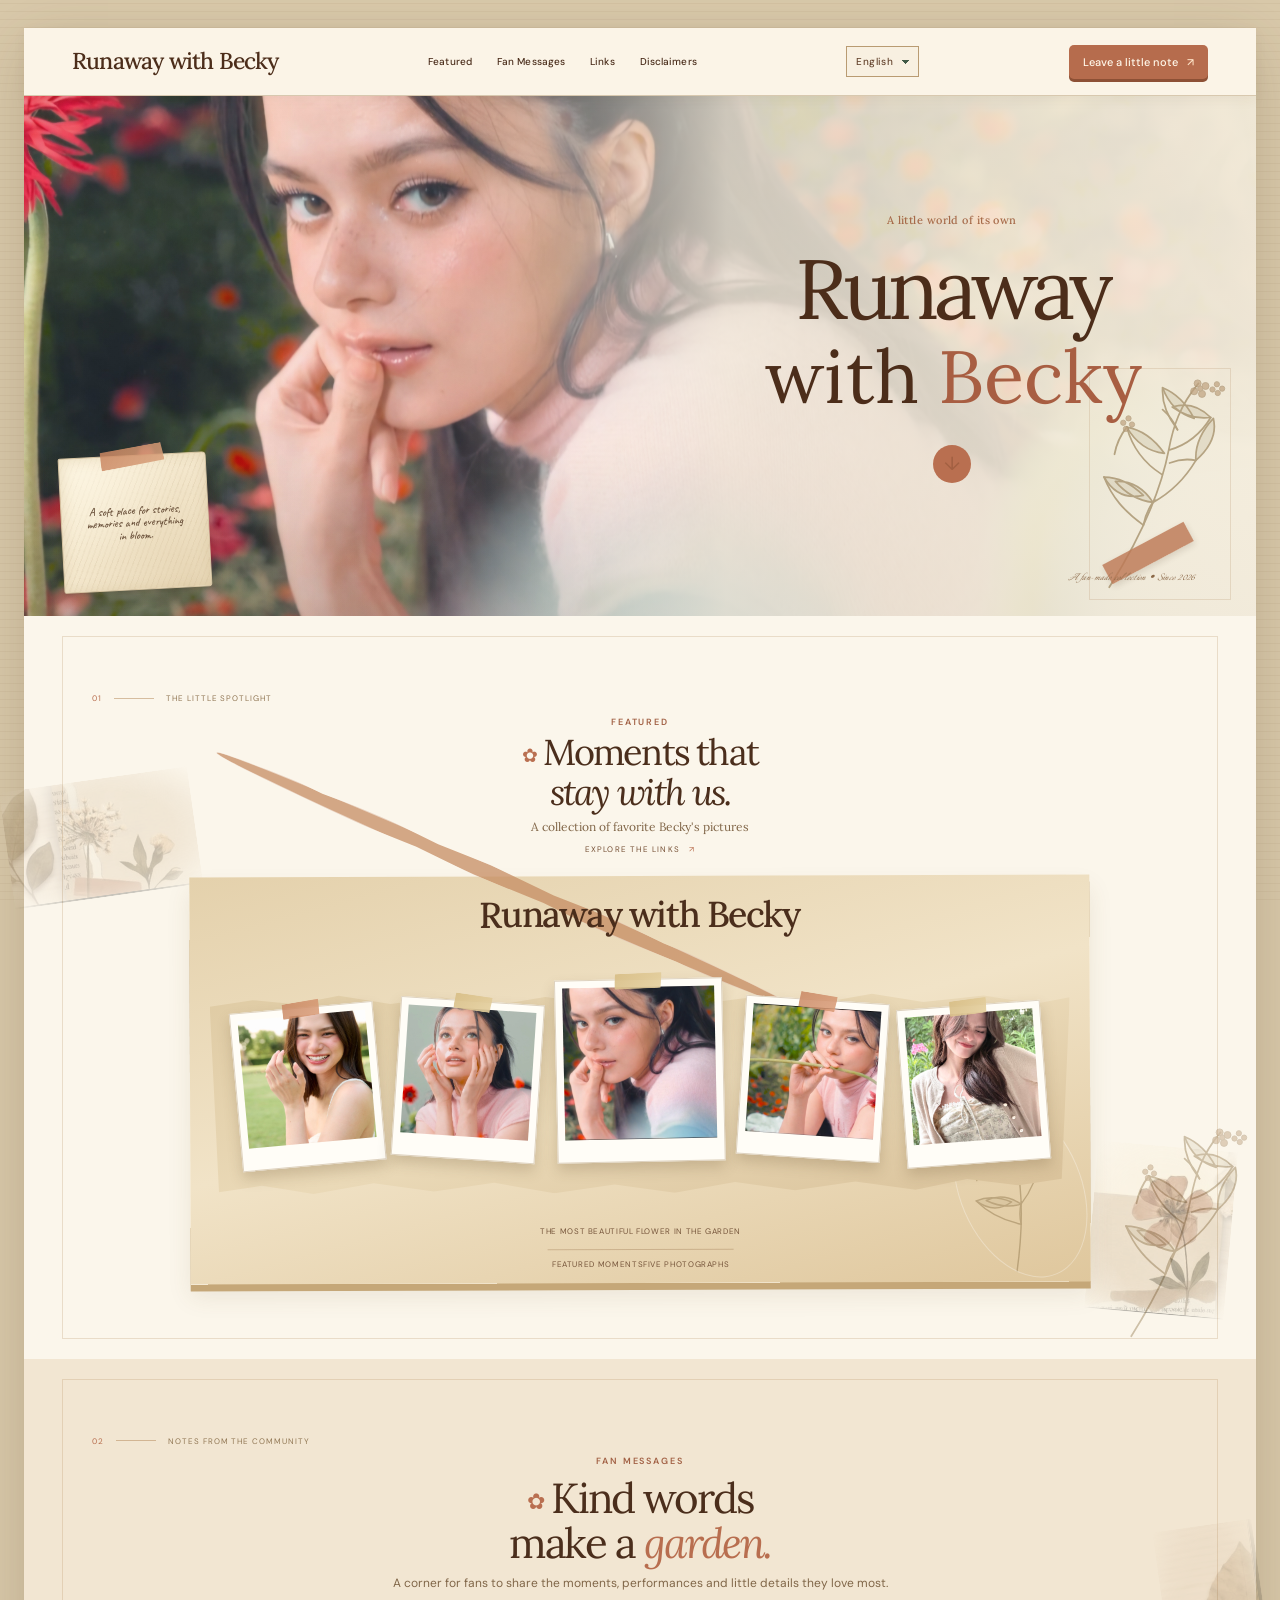
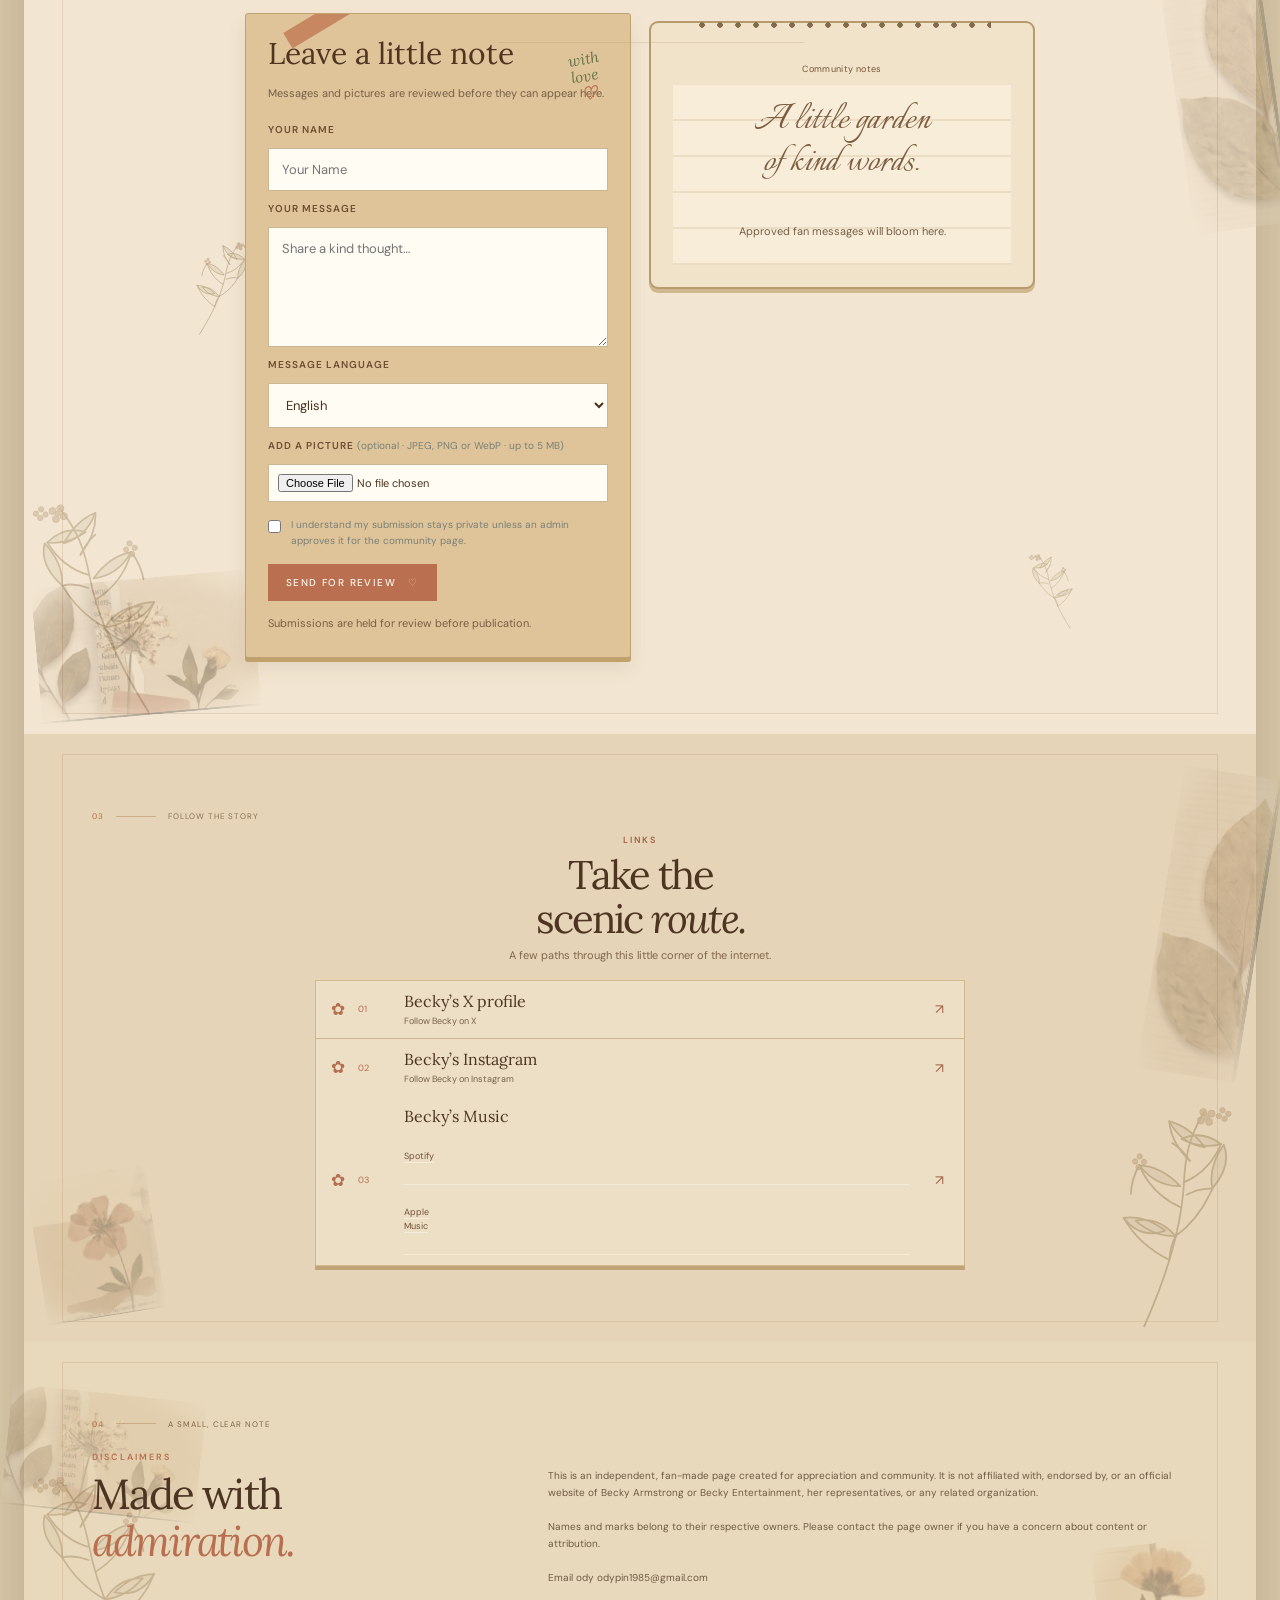
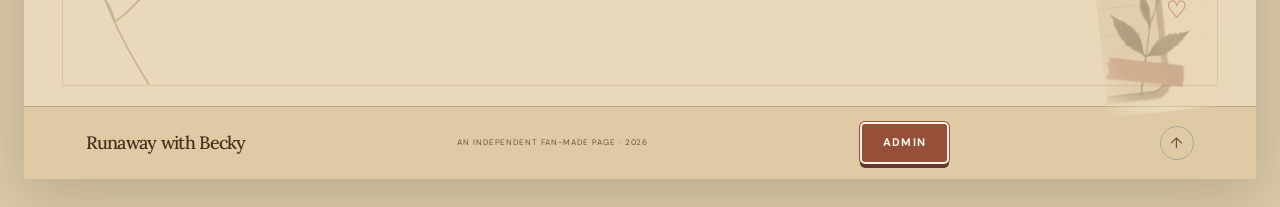
==== commit 6fb8e207: "Improve moderation and message translations Fit the mobile hero note text, add admin removal for app" ====
--- a/index.html
+++ b/index.html
@@ -87,6 +87,10 @@
           <input id="fan-name" name="name" maxlength="50" autocomplete="nickname" required placeholder="Your Name">
           <label for="fan-message">Your message</label>
           <textarea id="fan-message" name="message" maxlength="700" rows="5" required placeholder="Share a kind thought…"></textarea>
+          <label for="fan-message-language">Message language</label>
+          <select id="fan-message-language" name="message_language" required>
+            <option value="en">English</option><option value="es">Español</option><option value="th">ไทย</option>
+          </select>
           <label for="fan-photo">Add a picture <span>(optional · JPEG, PNG or WebP · up to 5 MB)</span></label>
           <input id="fan-photo" name="photo" type="file" accept="image/jpeg,image/png,image/webp">
           <label class="consent"><input type="checkbox" name="consent" required><span>I understand my submission stays private unless an admin approves it for the community page.</span></label>
--- a/styles.css
+++ b/styles.css
@@ -15,6 +15,7 @@
 @media(max-width:800px){.feature-card.slideshow{width:min(100%,520px);aspect-ratio:4/5}}
 @media(max-width:430px){.feature-card.slideshow .feature-card-top,.feature-card.slideshow .feature-card-foot{left:16px;right:16px}.slideshow-images{inset:48px 12px 54px}}
 @media(prefers-reduced-motion:reduce){.featured-slide{transition:none}}
+
 .featured-slide{opacity:.82}
 .featured-slide.is-active{z-index:3;opacity:1;transform:translateY(-15px) scale(1.07) rotate(0deg);box-shadow:0 16px 26px #60482a50}
 .featured-slide{object-fit:contain;background:#f4ead8}
@@ -240,6 +241,9 @@
 .admin-panel{background:#eee6db;padding:clamp(24px,5vw,46px)}
 .admin-login-form{display:grid;gap:10px;max-width:420px;margin-top:24px}
 .admin-login-form button{margin-top:8px}
+.text-button{display:inline-block;margin-top:14px;padding:4px 0;border:0;background:transparent;color:#765f45;font:500 11px var(--sans);text-decoration:underline;text-underline-offset:3px;cursor:pointer}
+.text-button:hover{color:#9c5e42}
+.admin-panel [hidden]{display:none!important}
 .admin-queue-heading{align-items:flex-start;text-transform:none;letter-spacing:0}
 .admin-queue-heading h2{font-size:28px}
 .admin-queue-heading .message-caption{margin:5px 0 0}
@@ -330,3 +334,28 @@
   .topbar{padding:12px 5vw}.topbar nav{order:4;width:100%;justify-content:space-between;font-size:9px}.top-note{margin-left:auto}.language-picker{margin-left:0}.hero{padding:38px 6vw 64px}.memory-board{height:270px}.memory-frame{padding:7px 7px 31px}.memory-frame:before{width:38px;height:14px;top:-9px}.memory-note{height:23%}.section{padding:70px 7vw}.featured-copy h2,.messages h2,.links-section h2,.disclaimers h2{font-size:clamp(39px,10vw,58px)}.slideshow-images{gap:7px;min-height:150px}.featured-slide{border-width:4px;border-bottom-width:20px}.feature-card.slideshow .feature-card-top{font-size:8px}.feature-card.slideshow .feature-card-foot{font-size:8px}.community-grid{gap:24px}.message-form,.community-posts-wrap{padding:24px 20px}.messages:before,.featured:before,.links-section:before,.disclaimers:before{inset:12px 3vw}.link-list>a,.link-list .music-row{padding:14px 12px;grid-template-columns:28px 1fr 20px}.link-list b{font-size:18px}
 }
 @media(prefers-reduced-motion:reduce){.featured-slide{transition:none}}
+
+/* Mobile paper-note fit and reader translations */
+.message-form select[name="message_language"]{width:100%;padding:12px 13px;border:1px solid #cbb793;background:#fffcf4;color:#49321f;font:13px var(--sans)}
+.message-form select[name="message_language"]:focus{outline:2px solid #c9878d88;outline-offset:1px}
+.community-translation{margin-top:10px;padding:13px 12px 12px;background:#f5ebd6;border:1px solid #ddc9a7}
+.community-translation-heading{display:flex;align-items:center;justify-content:space-between;gap:8px;flex-wrap:wrap}
+.community-translation-label{color:#876346;font-size:9px;font-weight:600;letter-spacing:.08em;text-transform:uppercase}
+.community-language-options{display:flex;gap:5px;flex-wrap:wrap}
+.community-language-button{padding:5px 8px;border:1px solid #c5ae87;background:#fffaf0;color:#695037;font:500 10px var(--sans);cursor:pointer}
+.community-language-button[aria-pressed="true"]{background:#9b674e;border-color:#9b674e;color:#fffaf0}
+.community-language-button:disabled{opacity:.55;cursor:wait}
+.community-translated-text{margin:10px 0 0!important;font:400 15px/1.55 var(--serif)!important;white-space:pre-wrap;overflow-wrap:anywhere}
+.community-post-date{display:block;margin-top:7px;color:#88745c;font-size:9px}
+.admin-message-list{margin-top:28px;padding-top:18px;border-top:1px solid #b99b704c}
+.admin-message-list>h3{margin:0;color:#765439;font:500 19px var(--serif)}
+.admin-message-list>.form-status{margin:5px 0}
+.delete-message-button{padding:10px 13px;border:1px solid #9e5944;background:#fff3e7;color:#8c4938;font:600 10px var(--sans);letter-spacing:.04em;cursor:pointer}
+.delete-message-button:hover{background:#9e5944;color:#fff8ed}
+.delete-message-button:disabled{opacity:.6;cursor:wait}
+@media(max-width:520px){
+  .hero-photo-note{left:4%;bottom:8%;width:clamp(148px,43vw,188px);height:auto;min-height:94px;padding:15px 12px 12px;display:flex;align-items:center;justify-content:center;background:#f6eddc;border-color:#d6c29e;transform:rotate(-3deg)}
+  .hero-photo-note .hero-line{width:100%;max-width:100%;margin:0;text-align:center;font:500 clamp(12px,3.25vw,14px)/1.32 var(--script);letter-spacing:0;overflow-wrap:anywhere}
+  .hero-photo-tape{left:24%;top:-7px;width:58px;height:16px}
+  .admin-message-list{margin-top:22px}.admin-actions{flex-wrap:wrap}.community-translation{padding:11px 9px}.community-language-options{width:100%}.community-language-button{flex:1;padding:7px 5px}
+}
